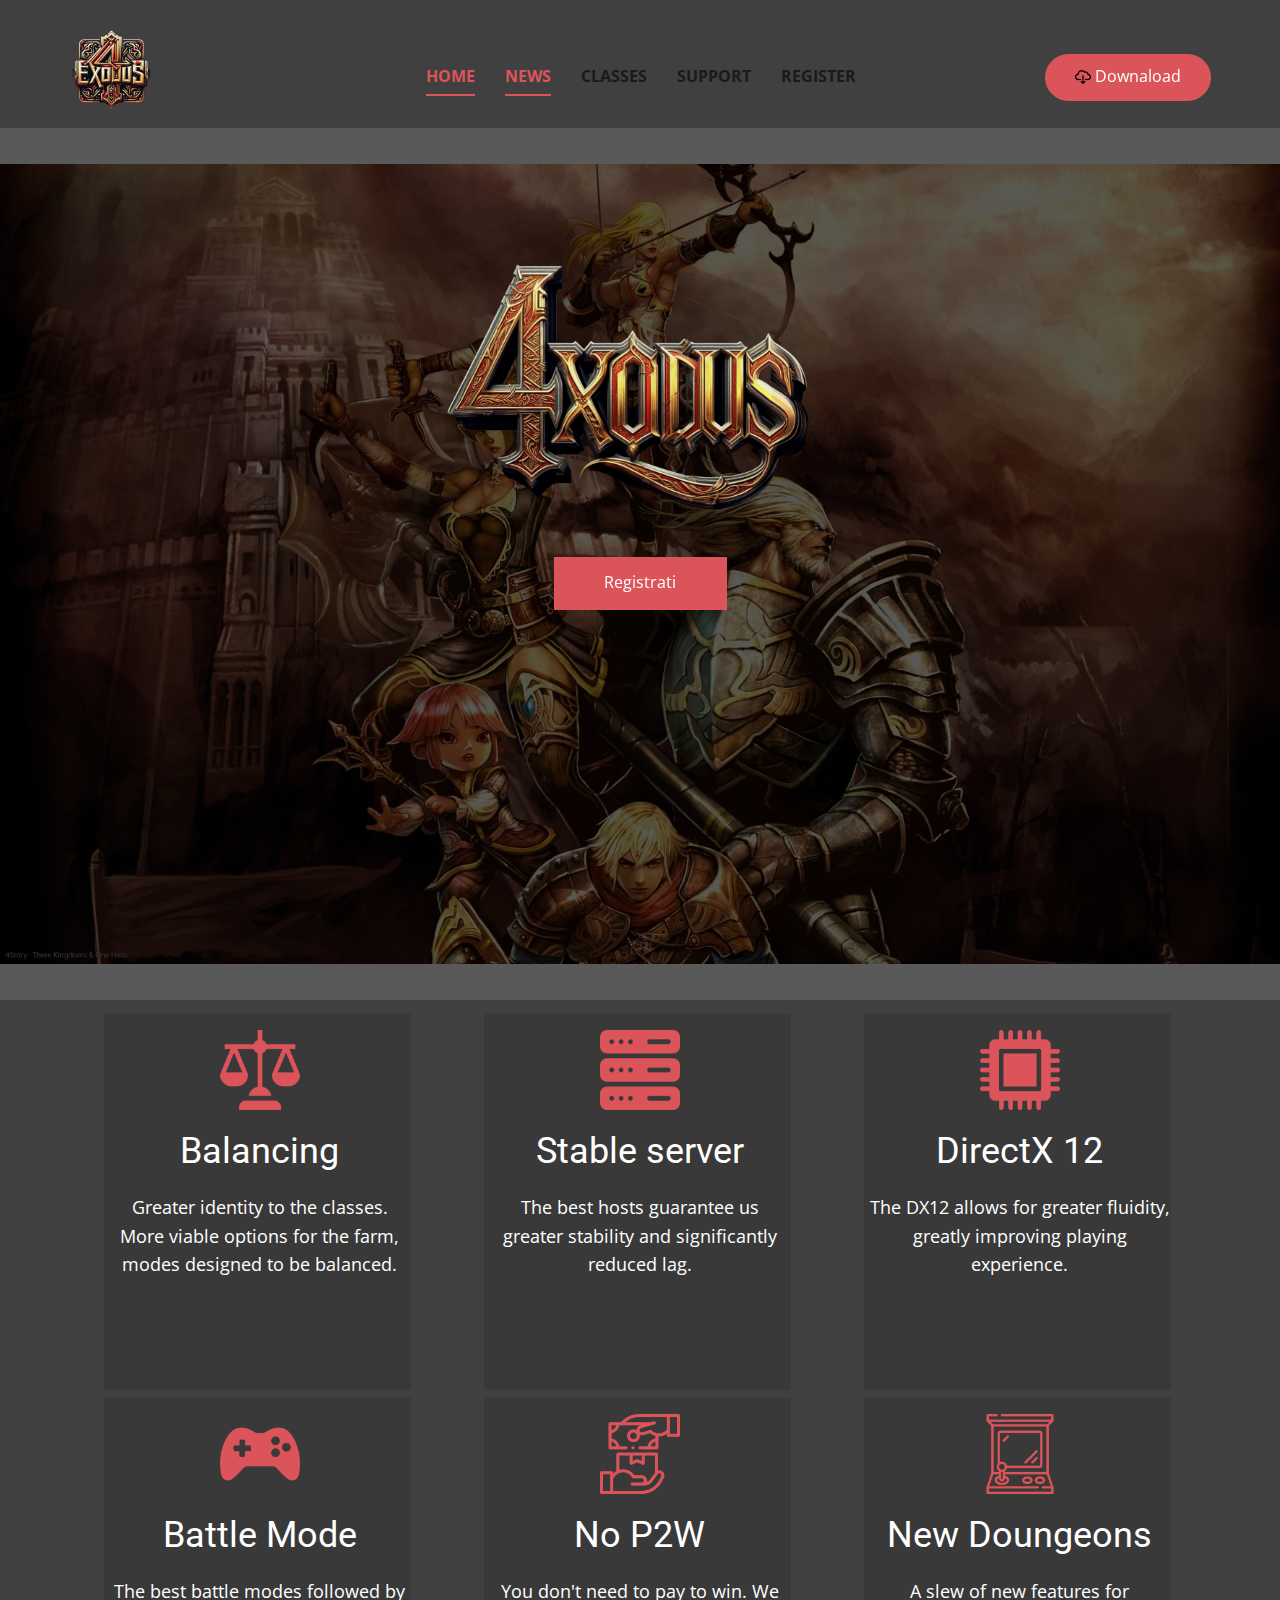
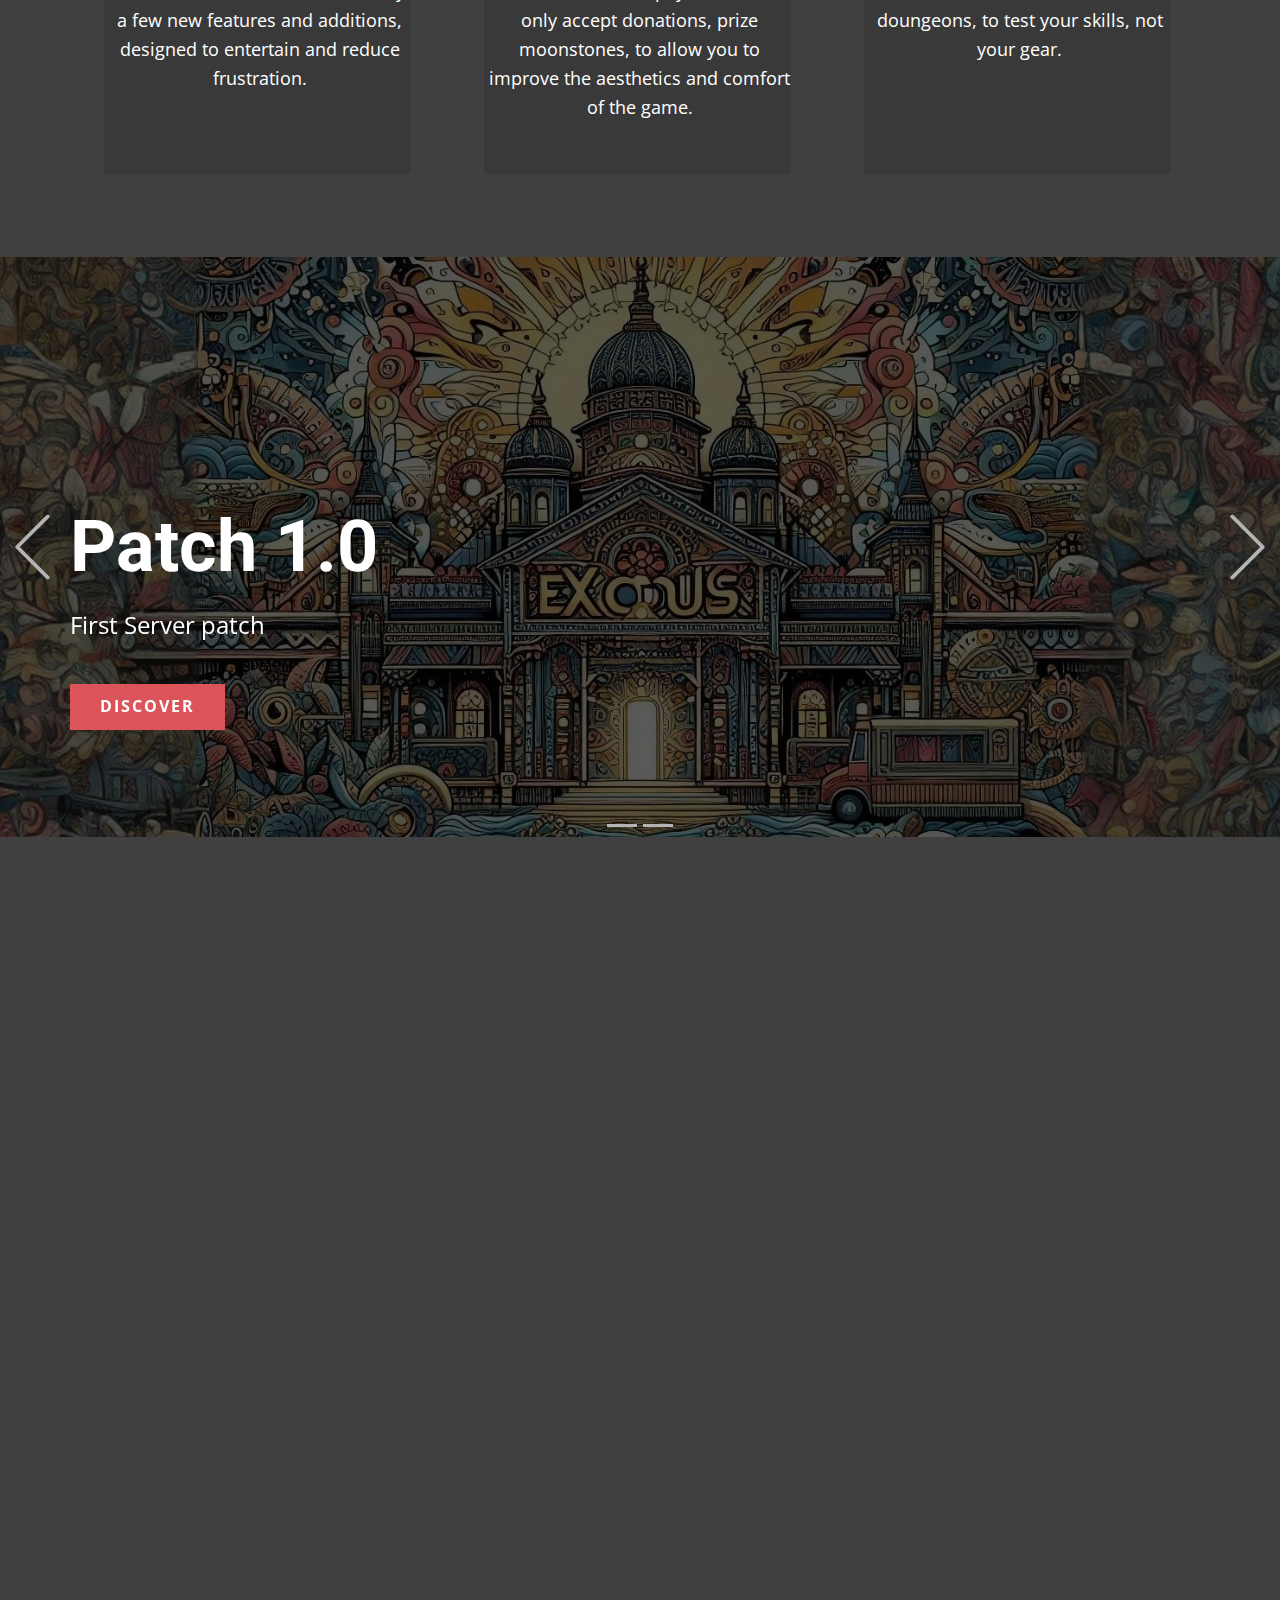
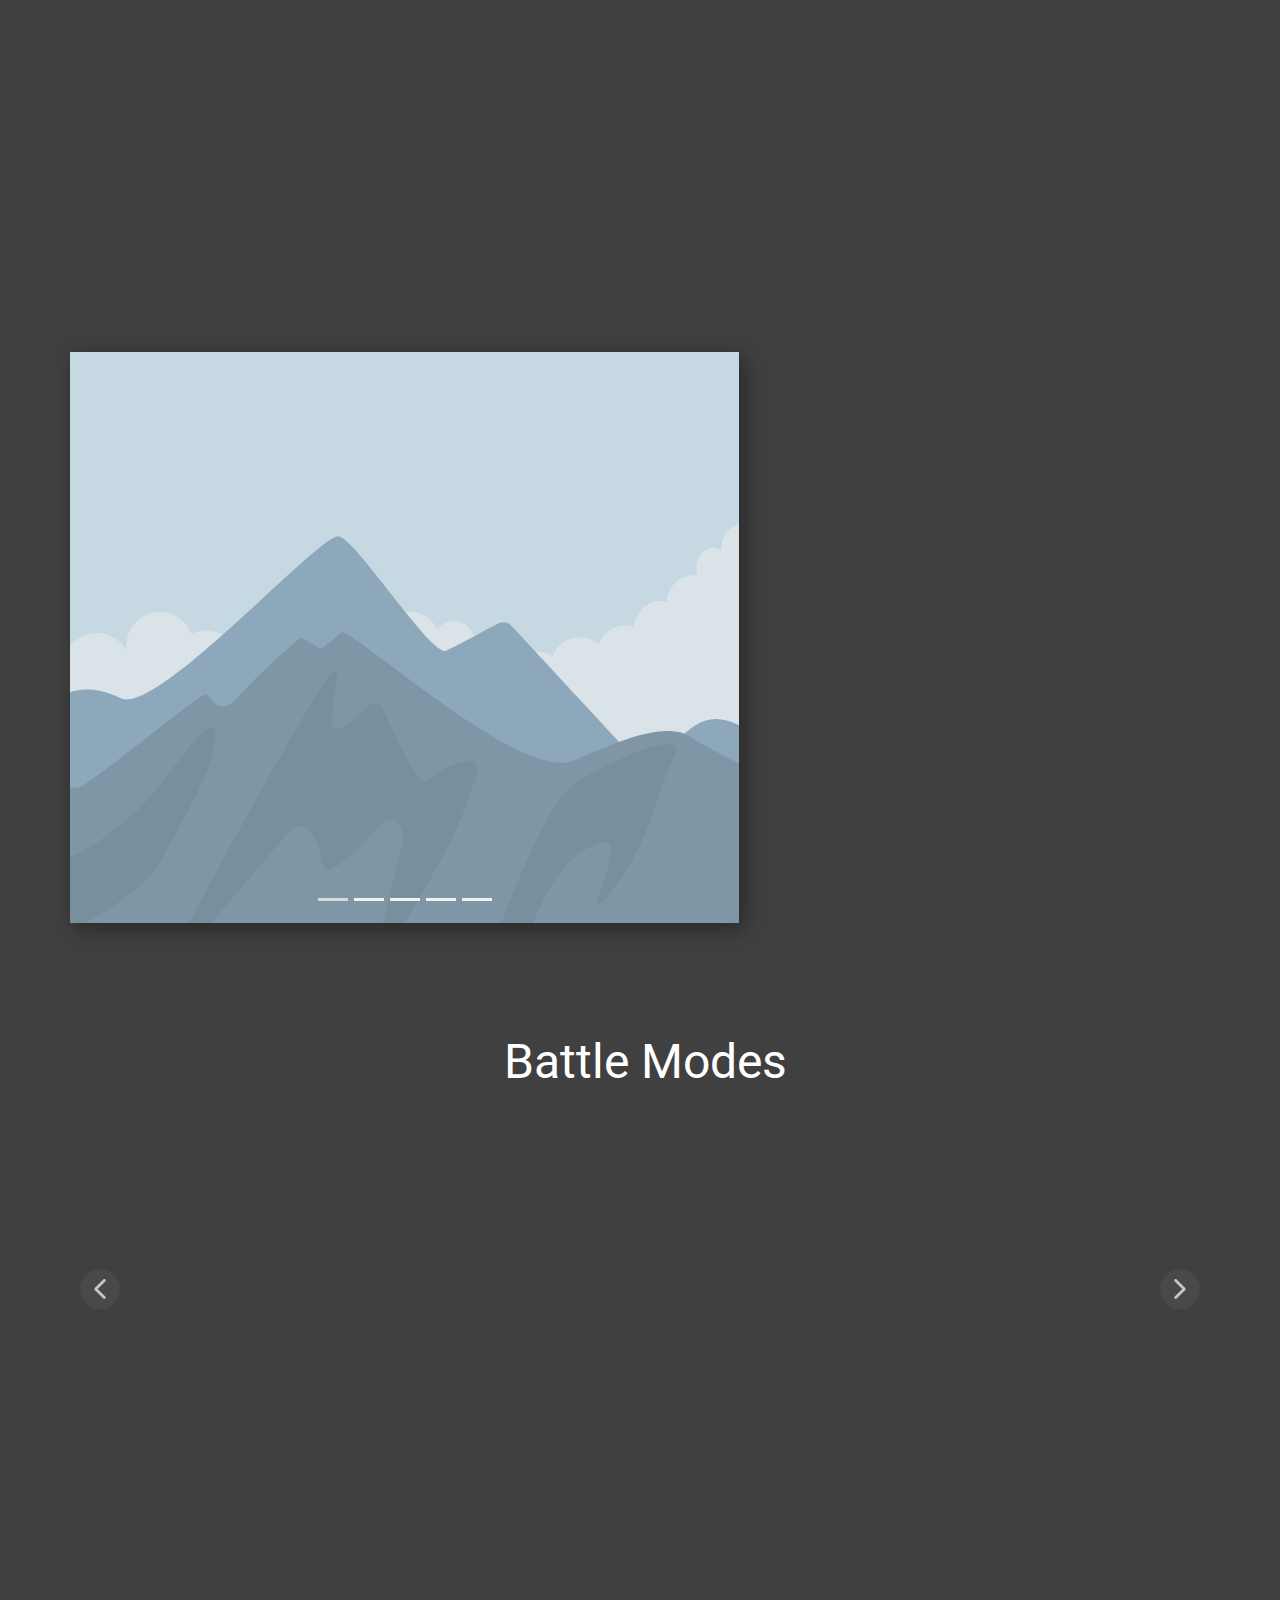
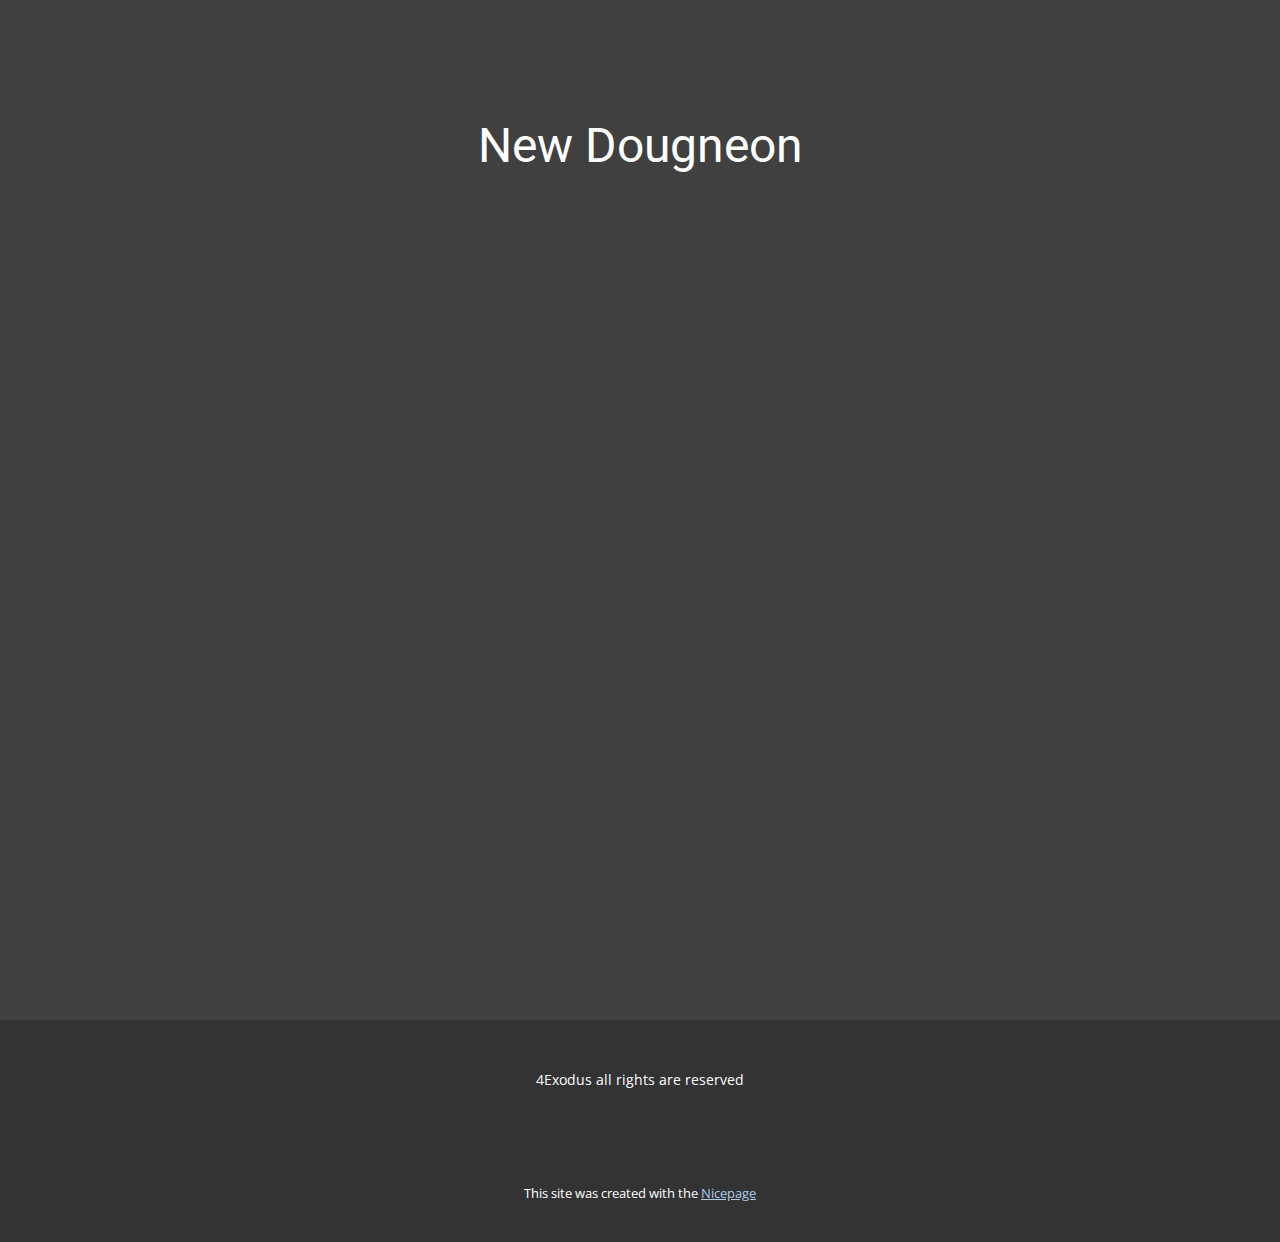
==== index.html @ 642a99a1 "Add files via upload" ====
<!DOCTYPE html>
<html style="font-size: 16px;" lang="it"><head>
    <meta name="viewport" content="width=device-width, initial-scale=1.0">
    <meta charset="utf-8">
    <meta name="keywords" content="4 Kingdome​, Patch 1.0, Patch 1.0, Battle Modes, New maps​, New Doungeon​">
    <meta name="description" content="">
    <title>Home</title>
    <link rel="stylesheet" href="nicepage.css" media="screen">
<link rel="stylesheet" href="Home.css" media="screen">
    <script class="u-script" type="text/javascript" src="jquery.js" defer=""></script>
    <script class="u-script" type="text/javascript" src="nicepage.js" defer=""></script>
    <meta name="generator" content="Nicepage 6.12.5, nicepage.com">
    <link id="u-theme-google-font" rel="stylesheet" href="https://fonts.googleapis.com/css?family=Roboto:100,100i,300,300i,400,400i,500,500i,700,700i,900,900i|Open+Sans:300,300i,400,400i,500,500i,600,600i,700,700i,800,800i">
    
    
    
    
    
    
    
    
    
    <script type="application/ld+json">{
		"@context": "http://schema.org",
		"@type": "Organization",
		"name": "",
		"logo": "images/file2.png"
}</script>
    <meta name="theme-color" content="#478ac9">
    <meta property="og:title" content="Home">
    <meta property="og:type" content="website">
  <meta data-intl-tel-input-cdn-path="intlTelInput/"></head>
  <body data-home-page="Home.html" data-home-page-title="Home" data-path-to-root="./" data-include-products="false" class="u-body u-xl-mode" data-lang="it"><header class=" u-border-no-bottom u-border-no-left u-border-no-right u-border-no-top u-clearfix u-container-align-center u-header u-section-row-container" id="sec-541e" style="background-image: none;" data-animation-name="" data-animation-duration="0" data-animation-delay="0" data-animation-direction=""><div class="u-section-rows" style="">
        <div class="u-clearfix u-grey-75 u-section-row u-sticky u-sticky-884c u-section-row-1" data-animation-name="" data-animation-duration="0" data-animation-delay="0" data-animation-direction="" id="sec-793c">
          <div class="u-clearfix u-sheet u-sheet-1">
            <a href="#" class="u-image u-logo u-image-1" data-image-width="1024" data-image-height="1024" data-animation-name="pulse" data-animation-duration="1000" data-animation-delay="0" data-animation-direction="">
              <img class="u-logo-image u-logo-image-1" src="images/file2.png">
            </a>
            <nav class="u-menu u-menu-one-level u-offcanvas u-menu-1" data-responsive-from="MD">
              <div class="menu-collapse" style="font-size: 1rem; letter-spacing: 0px; font-weight: 700; text-transform: uppercase;">
                <a class="u-button-style u-custom-active-border-color u-custom-active-color u-custom-border u-custom-border-color u-custom-borders u-custom-hover-border-color u-custom-hover-color u-custom-left-right-menu-spacing u-custom-padding-bottom u-custom-text-active-color u-custom-text-color u-custom-text-decoration u-custom-text-hover-color u-custom-top-bottom-menu-spacing u-nav-link u-text-active-palette-1-base u-text-hover-palette-2-base" href="#">
                  <svg class="u-svg-link" viewBox="0 0 24 24"><use xmlns:xlink="http://www.w3.org/1999/xlink" xlink:href="#menu-hamburger"></use></svg>
                  <svg class="u-svg-content" version="1.1" id="menu-hamburger" viewBox="0 0 16 16" x="0px" y="0px" xmlns:xlink="http://www.w3.org/1999/xlink" xmlns="http://www.w3.org/2000/svg"><g><rect y="1" width="16" height="2"></rect><rect y="7" width="16" height="2"></rect><rect y="13" width="16" height="2"></rect>
</g></svg>
                </a>
              </div>
              <div class="u-custom-menu u-nav-container">
                <ul class="u-nav u-spacing-30 u-unstyled u-nav-1"><li class="u-nav-item"><a class="u-border-2 u-border-active-palette-2-base u-border-hover-palette-2-base u-border-no-left u-border-no-right u-border-no-top u-button-style u-nav-link u-text-active-palette-2-base u-text-grey-90 u-text-hover-palette-2-light-1" href="Home.html" style="padding: 10px 0px;">Home</a>
</li><li class="u-nav-item"><a class="u-border-2 u-border-active-palette-2-base u-border-hover-palette-2-base u-border-no-left u-border-no-right u-border-no-top u-button-style u-nav-link u-text-active-palette-2-base u-text-grey-90 u-text-hover-palette-2-light-1" href="Home.html#carousel-7f16" style="padding: 10px 0px;">News</a>
</li><li class="u-nav-item"><a class="u-border-2 u-border-active-palette-2-base u-border-hover-palette-2-base u-border-no-left u-border-no-right u-border-no-top u-button-style u-nav-link u-text-active-palette-2-base u-text-grey-90 u-text-hover-palette-2-light-1" href="Home.html#sec-6700" style="padding: 10px 0px;">Classes</a>
</li><li class="u-nav-item"><a class="u-border-2 u-border-active-palette-2-base u-border-hover-palette-2-base u-border-no-left u-border-no-right u-border-no-top u-button-style u-nav-link u-text-active-palette-2-base u-text-grey-90 u-text-hover-palette-2-light-1" href="Supporto.html" style="padding: 10px 0px;">Support</a>
</li><li class="u-nav-item"><a class="u-border-2 u-border-active-palette-2-base u-border-hover-palette-2-base u-border-no-left u-border-no-right u-border-no-top u-button-style u-nav-link u-text-active-palette-2-base u-text-grey-90 u-text-hover-palette-2-light-1" href="Register.html" style="padding: 10px 0px;">Register</a>
</li></ul>
              </div>
              <div class="u-custom-menu u-nav-container-collapse">
                <div class="u-black u-container-style u-inner-container-layout u-opacity u-opacity-95 u-sidenav">
                  <div class="u-inner-container-layout u-sidenav-overflow">
                    <div class="u-menu-close u-menu-close-1"></div>
                    <ul class="u-align-center u-nav u-popupmenu-items u-unstyled u-nav-2"><li class="u-nav-item"><a class="u-button-style u-nav-link" href="Home.html">Home</a>
</li><li class="u-nav-item"><a class="u-button-style u-nav-link" href="Home.html#carousel-7f16">News</a>
</li><li class="u-nav-item"><a class="u-button-style u-nav-link" href="Home.html#sec-6700">Classes</a>
</li><li class="u-nav-item"><a class="u-button-style u-nav-link" href="Supporto.html">Support</a>
</li><li class="u-nav-item"><a class="u-button-style u-nav-link" href="Register.html">Register</a>
</li></ul>
                  </div>
                </div>
                <div class="u-black u-menu-overlay u-opacity u-opacity-70"></div>
              </div>
            </nav>
            <a href="download.html" class="u-active-palette-2-dark-1 u-align-center u-border-none u-btn u-btn-round u-button-style u-hover-palette-2-light-1 u-palette-2-base u-radius-50 u-text-active-white u-btn-1" data-animation-name="customAnimationIn" data-animation-duration="1000" data-animation-delay="0"><span class="u-file-icon u-icon u-icon-1"><img src="images/7532231.png" alt=""></span>Downaload
            </a>
          </div>
          
          
          
          
          
          <style class="u-sticky-style" data-style-id="884c">.u-sticky-fixed.u-sticky-884c, .u-body.u-sticky-fixed .u-sticky-884c {
box-shadow: 5px 5px 20px 0 rgba(0,0,0,0.4) !important
}.u-sticky-fixed.u-sticky-884c:before, .u-body.u-sticky-fixed .u-sticky-884c:before {
borders: top right bottom left !important; border-color: #404040 !important; border-width: 2px !important
}</style>
        </div>
        <div class="u-grey-75 u-section-row u-section-row-2" id="sec-abd8">
          <div class="u-clearfix u-sheet u-sheet-2"></div>
          
          
          
          
          
        </div>
      </div></header>
    <section class="u-clearfix u-image u-image-contain u-shading u-section-1" id="sec-1109" data-image-width="1920" data-image-height="1200">
      <div class="u-clearfix u-sheet u-sheet-1">
        <img class="u-image u-image-contain u-image-default u-preserve-proportions u-image-1" src="images/file1.png" alt="" data-image-width="1024" data-image-height="1024" data-animation-name="customAnimationIn" data-animation-duration="1000" data-animation-delay="0" data-animation-direction="">
        <a href="#" class="u-active-palette-2-dark-1 u-border-none u-btn u-button-style u-hover-palette-2-light-1 u-palette-2-base u-btn-1" data-animation-name="pulse" data-animation-duration="1000" data-animation-delay="0" data-animation-direction="">Registrati </a>
      </div>
    </section>
    <section class="u-align-center u-clearfix u-grey-75 u-section-2" id="sec-ccd7">
      
      
      
      
      
      
      <div class="u-clearfix u-sheet u-sheet-1">
        <div class="u-expanded-width u-list u-list-1">
          <div class="u-repeater u-repeater-1">
            <div class="u-container-style u-list-item u-repeater-item">
              <div class="u-container-layout u-similar-container u-container-layout-1">
                <div class="u-black u-hover-feature u-opacity u-opacity-10 u-shape u-shape-rectangle u-shape-1"></div><span class="u-align-center u-file-icon u-icon u-text-palette-2-base u-icon-1"><img src="images/2970715-cdd0bff2.png" alt=""></span>
                <h3 class="u-align-center u-text u-text-default u-text-1">Balancing</h3>
                <p class="u-align-center u-text u-text-2"> Greater identity to the classes. More viable options for the farm, modes designed to be balanced.</p>
              </div>
            </div>
            <div class="u-container-style u-list-item u-repeater-item">
              <div class="u-container-layout u-similar-container u-container-layout-2">
                <div class="u-black u-hover-feature u-opacity u-opacity-10 u-shape u-shape-rectangle u-shape-2"></div><span class="u-align-center u-file-icon u-icon u-text-palette-2-base u-icon-2"><img src="images/4144964-e7177d56.png" alt=""></span>
                <h3 class="u-align-center u-text u-text-default u-text-3">Stable server </h3>
                <p class="u-align-center u-text u-text-4"> The best hosts guarantee us greater stability and significantly reduced lag.</p>
              </div>
            </div>
            <div class="u-container-style u-list-item u-repeater-item">
              <div class="u-container-layout u-similar-container u-container-layout-3">
                <div class="u-black u-hover-feature u-opacity u-opacity-10 u-shape u-shape-rectangle u-shape-3"></div><span class="u-align-center u-file-icon u-icon u-text-palette-2-base u-icon-3"><img src="images/1694647-afec08a5.png" alt=""></span>
                <h3 class="u-align-center u-text u-text-default u-text-5"> DirectX 12</h3>
                <p class="u-align-center u-text u-text-6"> The DX12 allows for greater fluidity, greatly improving playing experience.</p>
              </div>
            </div>
            <div class="u-container-style u-list-item u-repeater-item">
              <div class="u-container-layout u-similar-container u-container-layout-4">
                <div class="u-black u-hover-feature u-opacity u-opacity-10 u-shape u-shape-rectangle u-shape-4"></div><span class="u-align-center u-file-icon u-icon u-text-palette-2-base u-icon-4"><img src="images/13973-53c68179.png" alt=""></span>
                <h3 class="u-align-center u-text u-text-default u-text-7"> Battle Mode</h3>
                <p class="u-align-center u-text u-text-8"> The best battle modes followed by a few new features and additions, designed to entertain and reduce frustration.</p>
              </div>
            </div>
            <div class="u-container-style u-list-item u-repeater-item">
              <div class="u-container-layout u-similar-container u-container-layout-5">
                <div class="u-black u-hover-feature u-opacity u-opacity-10 u-shape u-shape-rectangle u-shape-5"></div><span class="u-align-center u-file-icon u-icon u-text-palette-2-base u-icon-5"><img src="images/4766874-142c9ae1.png" alt=""></span>
                <h3 class="u-align-center u-text u-text-default u-text-9">No P2W </h3>
                <p class="u-align-center u-text u-text-10"> You don't need to pay to win. We only accept donations, prize moonstones, to allow you to improve the aesthetics and comfort of the game.</p>
              </div>
            </div>
            <div class="u-container-style u-list-item u-repeater-item">
              <div class="u-container-layout u-similar-container u-container-layout-6">
                <div class="u-black u-hover-feature u-opacity u-opacity-10 u-shape u-shape-rectangle u-shape-6"></div><span class="u-align-center u-file-icon u-icon u-text-palette-2-base u-icon-6"><img src="images/6578142-193c45c6.png" alt=""></span>
                <h3 class="u-align-center u-text u-text-default u-text-11">New Doungeons </h3>
                <p class="u-align-center u-text u-text-12"> A slew of new features for doungeons, to test your skills, not your gear.</p>
              </div>
            </div>
          </div>
        </div>
      </div>
    </section>
    <section class="u-carousel u-slide u-block-a42a-1" id="carousel-f766" data-interval="5000" data-u-ride="carousel">
      <ol class="u-absolute-hcenter u-carousel-indicators u-block-a42a-2">
        <li data-u-target="#carousel-f766" class="u-active u-grey-30" data-u-slide-to="0"></li>
        <li data-u-target="#carousel-f766" class="u-grey-30" data-u-slide-to="1"></li>
      </ol>
      <div class="u-carousel-inner" role="listbox">
        <div class="u-active u-carousel-item u-clearfix u-container-align-left u-image u-shading u-section-3-1" data-image-width="1481" data-image-height="833">
          <div class="u-clearfix u-sheet u-sheet-1">
            <h1 class="u-align-left u-text u-text-default u-text-white u-title u-text-1">Patch 1.0</h1>
            <p class="u-align-left u-large-text u-text u-text-variant u-text-white u-text-2">First Server patch </p>
            <a href="#" class="u-align-left u-btn u-btn-rectangle u-button-style u-palette-2-base u-radius-0 u-btn-1">Discover </a>
          </div>
        </div>
        <div class="u-carousel-item u-clearfix u-container-align-left u-image u-shading u-section-3-2" data-image-width="1821" data-image-height="1024">
          <div class="u-clearfix u-sheet u-sheet-1">
            <h1 class="u-align-left u-text u-text-default u-text-white u-title u-text-1">Patch 1.0</h1>
            <p class="u-align-left u-large-text u-text u-text-variant u-text-white u-text-2">First Server patch </p>
            <a href="#" class="u-align-left u-btn u-btn-rectangle u-button-style u-palette-2-base u-radius-0 u-btn-1">Discover </a>
          </div>
        </div>
      </div>
      <a class="u-absolute-vcenter u-carousel-control u-carousel-control-prev u-text-grey-30 u-block-a42a-3" href="#carousel-f766" role="button" data-u-slide="prev">
        <span aria-hidden="true">
          <svg class="u-svg-link" viewBox="0 0 477.175 477.175"><path d="M145.188,238.575l215.5-215.5c5.3-5.3,5.3-13.8,0-19.1s-13.8-5.3-19.1,0l-225.1,225.1c-5.3,5.3-5.3,13.8,0,19.1l225.1,225
                    c2.6,2.6,6.1,4,9.5,4s6.9-1.3,9.5-4c5.3-5.3,5.3-13.8,0-19.1L145.188,238.575z"></path></svg>
        </span>
        <span class="sr-only">Previous</span>
      </a>
      <a class="u-absolute-vcenter u-carousel-control u-carousel-control-next u-text-grey-30 u-block-a42a-4" href="#carousel-f766" role="button" data-u-slide="next">
        <span aria-hidden="true">
          <svg class="u-svg-link" viewBox="0 0 477.175 477.175"><path d="M360.731,229.075l-225.1-225.1c-5.3-5.3-13.8-5.3-19.1,0s-5.3,13.8,0,19.1l215.5,215.5l-215.5,215.5
                    c-5.3,5.3-5.3,13.8,0,19.1c2.6,2.6,6.1,4,9.5,4c3.4,0,6.9-1.3,9.5-4l225.1-225.1C365.931,242.875,365.931,234.275,360.731,229.075z"></path></svg>
        </span>
        <span class="sr-only">Prossimo</span>
      </a>
    </section>
    <section class="u-clearfix u-grey-75 u-section-4" src="" id="sec-6700">
      <div class="u-clearfix u-sheet u-sheet-1">
        <div class="u-expanded-width u-list u-list-1">
          <div class="u-repeater u-repeater-1">
            <div class="u-list-item u-repeater-item u-list-item-1" data-animation-name="customAnimationIn" data-animation-duration="1000" data-animation-delay="0">
              <div class="u-container-layout u-similar-container u-valign-top u-container-layout-1">
                <img class="u-expanded-width u-hover-feature u-image u-image-1" src="images/assassin.png" data-image-width="1600" data-image-height="1200">
                <h4 class="u-text u-text-1">Night Walker </h4>
                <p class="u-text u-text-default u-text-2"> Born to strike in the shadows, it is at its best to take out out-of-position and isolated targets.</p>
              </div>
            </div>
            <div class="u-list-item u-repeater-item u-list-item-2" data-animation-name="customAnimationIn" data-animation-duration="1000">
              <div class="u-container-layout u-similar-container u-valign-top u-container-layout-2">
                <img class="u-expanded-width u-hover-feature u-image u-image-2" src="images/archer.png" data-image-width="860" data-image-height="458">
                <h4 class="u-text u-text-3">Archer</h4>
                <p class="u-text u-text-default u-text-4"> A shower of quick shots will allow you to take down even the toughest targets.</p>
              </div>
            </div>
            <div class="u-list-item u-repeater-item u-list-item-3" data-animation-name="customAnimationIn" data-animation-duration="1000">
              <div class="u-container-layout u-similar-container u-valign-top u-container-layout-3">
                <img class="u-expanded-width u-hover-feature u-image u-image-3" src="images/summoner.jpg" data-image-width="1920" data-image-height="1080">
                <h4 class="u-text u-text-5">Summoner </h4>
                <p class="u-text u-text-default u-text-6"> It doesn't have a lot of damage, but it's capable of crumbling even the strongest gears. It is at its best from enormous distances.</p>
              </div>
            </div>
            <div class="u-list-item u-repeater-item u-list-item-4" data-animation-name="customAnimationIn" data-animation-duration="1000">
              <div class="u-container-layout u-similar-container u-valign-top u-container-layout-4">
                <img class="u-expanded-width u-hover-feature u-image u-image-4" src="images/priest.jpg" data-image-width="1600" data-image-height="1200">
                <h4 class="u-text u-text-7">Priest </h4>
                <p class="u-text u-text-default u-text-8"> Care and protection are his mantra. He is able to determine victory thanks to his support.</p>
              </div>
            </div>
            <div class="u-list-item u-repeater-item u-list-item-5" data-animation-name="customAnimationIn" data-animation-duration="1000">
              <div class="u-container-layout u-similar-container u-valign-top u-container-layout-5">
                <img class="u-expanded-width u-hover-feature u-image u-image-5" src="images/mage.jpg" data-image-width="1600" data-image-height="1200">
                <h4 class="u-text u-text-9">Mage</h4>
                <p class="u-text u-text-default u-text-10"> A lot of damage in a very short time. His goal is to finish off opponents.</p>
              </div>
            </div>
            <div class="u-list-item u-repeater-item u-list-item-6" data-animation-name="customAnimationIn" data-animation-duration="1000">
              <div class="u-container-layout u-similar-container u-valign-top u-container-layout-6">
                <img class="u-expanded-width u-hover-feature u-image u-image-6" src="images/warrior.jpg" data-image-width="1600" data-image-height="1200">
                <h4 class="u-text u-text-11">Warrior</h4>
                <p class="u-text u-text-default u-text-12"> A battle ram. Endowed with a very high resistance, he is not very fast, but if he reaches the opponent, he has no hope.</p>
              </div>
            </div>
          </div>
        </div>
      </div>
      
      
      
      
      
      
    </section>
    <section class="u-align-center u-clearfix u-grey-75 u-section-5" id="sec-3b31">
      <div class="u-clearfix u-sheet u-sheet-1">
        <div id="carousel-4731" data-interval="5000" data-u-ride="carousel" class="u-carousel u-expanded-width-sm u-expanded-width-xs u-slider u-slider-1">
          <ol class="u-absolute-hcenter u-carousel-indicators u-carousel-indicators-1">
            <li data-u-target="#carousel-4731" class="u-active u-active-grey-15 u-grey-5 u-hover-grey-15 u-shape-rectangle" data-u-slide-to="0" style="width: 30px; height: 3px;"></li>
            <li data-u-target="#carousel-4731" class="u-active-grey-15 u-grey-5 u-hover-grey-15 u-shape-rectangle" data-u-slide-to="1" style="width: 30px; height: 3px;"></li>
            <li data-u-target="#carousel-4731" class="u-active-grey-15 u-grey-5 u-hover-grey-15 u-shape-rectangle" data-u-slide-to="2" style="width: 30px; height: 3px;"></li>
            <li data-u-target="#carousel-4731" class="u-active-grey-15 u-grey-5 u-hover-grey-15 u-shape-rectangle" data-u-slide-to="3" style="width: 30px; height: 3px;"></li>
            <li data-u-target="#carousel-4731" class="u-active-grey-15 u-grey-5 u-hover-grey-15 u-shape-rectangle" data-u-slide-to="4" style="width: 30px; height: 3px;"></li>
          </ol>
          <div class="u-carousel-inner" role="listbox">
            <div class="u-active u-carousel-item u-container-style u-image u-slide u-image-1" data-image-width="2000" data-image-height="1333">
              <div class="u-container-layout u-container-layout-1"></div>
            </div>
            <div class="u-carousel-item u-container-style u-image u-slide u-image-2" data-image-width="2000" data-image-height="1333">
              <div class="u-container-layout u-container-layout-2"></div>
            </div>
            <div class="u-carousel-item u-container-style u-slide">
              <div class="u-container-layout u-container-layout-3"></div>
            </div>
            <div class="u-carousel-item u-container-style u-slide">
              <div class="u-container-layout u-container-layout-4"></div>
            </div>
            <div class="u-carousel-item u-container-style u-slide">
              <div class="u-container-layout u-container-layout-5"></div>
            </div>
          </div>
          <a class="u-absolute-vcenter u-carousel-control u-carousel-control-prev u-hidden u-spacing-13 u-text-grey-30 u-carousel-control-1" href="#carousel-4731" role="button" data-u-slide="prev">
            <span aria-hidden="true">
              <svg viewBox="0 0 477.175 477.175"><path d="M145.188,238.575l215.5-215.5c5.3-5.3,5.3-13.8,0-19.1s-13.8-5.3-19.1,0l-225.1,225.1c-5.3,5.3-5.3,13.8,0,19.1l225.1,225
                    c2.6,2.6,6.1,4,9.5,4s6.9-1.3,9.5-4c5.3-5.3,5.3-13.8,0-19.1L145.188,238.575z"></path></svg>
            </span>
            <span class="sr-only">+Previous</span>
          </a>
          <a class="u-absolute-vcenter u-carousel-control u-carousel-control-next u-hidden u-spacing-13 u-text-grey-30 u-carousel-control-2" href="#carousel-4731" role="button" data-u-slide="next">
            <span aria-hidden="true">
              <svg viewBox="0 0 477.175 477.175"><path d="M360.731,229.075l-225.1-225.1c-5.3-5.3-13.8-5.3-19.1,0s-5.3,13.8,0,19.1l215.5,215.5l-215.5,215.5
                    c-5.3,5.3-5.3,13.8,0,19.1c2.6,2.6,6.1,4,9.5,4c3.4,0,6.9-1.3,9.5-4l225.1-225.1C365.931,242.875,365.931,234.275,360.731,229.075z"></path></svg>
            </span>
            <span class="sr-only">+Next</span>
          </a>
        </div>
        <div class="u-align-center-sm u-align-center-xs u-align-left-lg u-align-left-md u-align-left-xl u-container-style u-group u-white u-group-1" data-animation-name="fadeIn" data-animation-duration="1000" data-animation-delay="0">
          <div class="u-container-layout u-container-layout-6">
            <h2 class="u-text u-text-1">New maps </h2>
            <p class="u-text u-text-2"> The new maps have been meticulously crafted by our expert Level Designer, with the support of highly experienced players, to ensure innovation, variety, and fun. We have combined sophisticated design with feedback from seasoned veterans to create unique and engaging experiences that will keep players constantly excited and immersed.</p>
          </div>
        </div>
      </div>
    </section>
    <section class="u-align-center u-clearfix u-grey-75 u-section-6" id="sec-0263">
      <div class="u-clearfix u-sheet u-sheet-1">
        <h2 class="u-text u-text-1">Battle Modes</h2>
        <div class="u-expanded-width u-layout-horizontal u-list u-list-1">
          <div class="u-repeater u-repeater-1">
            <div class="u-align-left u-container-style u-hover-feature u-list-item u-repeater-item u-shape-rectangle u-list-item-1" data-animation-name="customAnimationIn" data-animation-duration="1000" data-animation-delay="0">
              <div class="u-container-layout u-similar-container u-container-layout-1">
                <img class="u-expanded-width u-hover-feature u-image u-image-default u-image-1" alt="" data-image-width="1024" data-image-height="1024" src="images/_d4df6a26-b7d6-41af-b448-66900226985e.jpg">
                <h4 class="u-text u-text-2"> Battle of Worlds</h4>
                <p class="u-text u-text-3"> The entire kingdom competes in the Battle of Worlds, created for intense PvP action.</p>
              </div>
            </div>
            <div class="u-align-left u-container-style u-hover-feature u-list-item u-repeater-item u-shape-rectangle u-list-item-2" data-animation-name="customAnimationIn" data-animation-duration="1000">
              <div class="u-container-layout u-similar-container u-container-layout-2">
                <img class="u-expanded-width u-hover-feature u-image u-image-default u-image-2" alt="" data-image-width="1024" data-image-height="1024" src="images/_489f92ed-5a59-4a5d-a1d3-3df96f64ad5c.jpg">
                <h4 class="u-text u-text-4"> Three blades of Iberia</h4>
                <p class="u-text u-text-5"> Team-based 'battle royale' mode with squads of 3. But be very careful, you only have 3 chances!</p>
              </div>
            </div>
            <div class="u-align-left u-container-style u-hover-feature u-list-item u-repeater-item u-shape-rectangle u-list-item-3" data-animation-name="customAnimationIn" data-animation-duration="1000">
              <div class="u-container-layout u-similar-container u-container-layout-3">
                <img class="u-expanded-width u-hover-feature u-image u-image-default u-image-3" alt="" data-image-width="1024" data-image-height="1024" src="images/_51633ea0-aba8-44d1-8a25-23a98d9339e0.jpg">
                <h4 class="u-text u-text-6"> Exodus Fighters</h4>
                <p class="u-text u-text-7"> Team-based 'battle royale' mode with squads of 7. There are 7 chances, but only the best will manage to become the fighters of Exodus!</p>
              </div>
            </div>
            <div class="u-align-left u-container-style u-hover-feature u-list-item u-repeater-item u-shape-rectangle u-list-item-4" data-animation-name="customAnimationIn" data-animation-duration="1000">
              <div class="u-container-layout u-similar-container u-container-layout-4">
                <img class="u-expanded-width u-hover-feature u-image u-image-default u-image-4" alt="" data-image-width="1024" data-image-height="1024" src="images/_8b300fe0-61e6-4c2a-a568-5d16261b5278.jpg">
                <h4 class="u-text u-text-8">Domination</h4>
                <p class="u-text u-text-9"> Free the fort, capture the fort, defend the fort. A mode designed to maximize strategic expression.</p>
              </div>
            </div>
            <div class="u-align-left u-container-style u-hover-feature u-list-item u-repeater-item u-shape-rectangle u-list-item-5" data-animation-name="customAnimationIn" data-animation-duration="1000">
              <div class="u-container-layout u-similar-container u-container-layout-5">
                <img class="u-expanded-width u-hover-feature u-image u-image-default u-image-5" alt="" data-image-width="1024" data-image-height="1024" src="images/_e76d95c1-bc3e-4cf1-8ccb-7f1750450d1e.jpg">
                <h4 class="u-text u-text-10">Monster Invasion </h4>
                <p class="u-text u-text-11"> Drive the monsters out of Iberia, but be careful, the monsters are not easy to defeat, and your kingdom won't be the only one stepping into the fray.</p>
              </div>
            </div>
            <div class="u-align-left u-container-style u-hover-feature u-list-item u-repeater-item u-shape-rectangle u-list-item-6" data-animation-name="customAnimationIn" data-animation-duration="1000">
              <div class="u-container-layout u-similar-container u-container-layout-6">
                <img class="u-expanded-width u-hover-feature u-image u-image-default u-image-6" alt="" data-image-width="1024" data-image-height="1024" src="images/th.jpg">
                <h4 class="u-text u-text-12">Team Death Match</h4>
                <p class="u-text u-text-13"> Crush your enemy in a brutal form of frontal PvP!</p>
              </div>
            </div>
          </div>
          <a class="u-gallery-nav u-gallery-nav-prev u-grey-70 u-icon-circle u-opacity u-opacity-70 u-spacing-10 u-text-white u-gallery-nav-1" href="#" role="button">
            <span aria-hidden="true">
              <svg viewBox="0 0 451.847 451.847"><path d="M97.141,225.92c0-8.095,3.091-16.192,9.259-22.366L300.689,9.27c12.359-12.359,32.397-12.359,44.751,0
c12.354,12.354,12.354,32.388,0,44.748L173.525,225.92l171.903,171.909c12.354,12.354,12.354,32.391,0,44.744
c-12.354,12.365-32.386,12.365-44.745,0l-194.29-194.281C100.226,242.115,97.141,234.018,97.141,225.92z"></path></svg>
            </span>
            <span class="sr-only">
              <svg viewBox="0 0 451.847 451.847"><path d="M97.141,225.92c0-8.095,3.091-16.192,9.259-22.366L300.689,9.27c12.359-12.359,32.397-12.359,44.751,0
c12.354,12.354,12.354,32.388,0,44.748L173.525,225.92l171.903,171.909c12.354,12.354,12.354,32.391,0,44.744
c-12.354,12.365-32.386,12.365-44.745,0l-194.29-194.281C100.226,242.115,97.141,234.018,97.141,225.92z"></path></svg>
            </span>
          </a>
          <a class="u-gallery-nav u-gallery-nav-next u-grey-70 u-icon-circle u-opacity u-opacity-70 u-spacing-10 u-text-white u-gallery-nav-2" href="#" role="button">
            <span aria-hidden="true">
              <svg viewBox="0 0 451.846 451.847"><path d="M345.441,248.292L151.154,442.573c-12.359,12.365-32.397,12.365-44.75,0c-12.354-12.354-12.354-32.391,0-44.744
L278.318,225.92L106.409,54.017c-12.354-12.359-12.354-32.394,0-44.748c12.354-12.359,32.391-12.359,44.75,0l194.287,194.284
c6.177,6.18,9.262,14.271,9.262,22.366C354.708,234.018,351.617,242.115,345.441,248.292z"></path></svg>
            </span>
            <span class="sr-only">
              <svg viewBox="0 0 451.846 451.847"><path d="M345.441,248.292L151.154,442.573c-12.359,12.365-32.397,12.365-44.75,0c-12.354-12.354-12.354-32.391,0-44.744
L278.318,225.92L106.409,54.017c-12.354-12.359-12.354-32.394,0-44.748c12.354-12.359,32.391-12.359,44.75,0l194.287,194.284
c6.177,6.18,9.262,14.271,9.262,22.366C354.708,234.018,351.617,242.115,345.441,248.292z"></path></svg>
            </span>
          </a>
        </div>
      </div>
      
      
      
      
      
      
      
      
      
      
      
      
    </section>
    <section class="u-clearfix u-container-align-center u-grey-75 u-valign-top-lg u-valign-top-md u-valign-top-xl u-section-7" id="carousel_a17b">
      <h2 class="u-align-center u-text u-text-1">New Dougneon </h2>
      <div class="data-layout-selected u-clearfix u-gutter-26 u-layout-custom-sm u-layout-custom-xs u-layout-wrap u-layout-wrap-1">
        <div class="u-layout">
          <div class="u-layout-row">
            <div class="u-size-15-lg u-size-15-xl u-size-30-md u-size-30-sm u-size-60-xs">
              <div class="u-layout-col">
                <div class="u-container-align-center-lg u-container-align-center-md u-container-align-center-xl u-container-align-center-xs u-container-align-center-xxl u-container-style u-layout-cell u-size-40 u-layout-cell-1" data-animation-name="customAnimationIn" data-animation-duration="1500">
                  <div class="u-container-layout u-valign-top u-container-layout-1">
                    <img class="u-hover-feature u-image u-image-default u-image-1" src="images/_6435c7f5-643c-4d8d-89e9-5f0b5b672e3c.jpg" data-image-width="1024" data-image-height="1024">
                    <h5 class="u-align-center u-text u-text-2"> Labyrinth of Hell Flames</h5>
                    <p class="u-align-center u-text u-text-3">Easy</p>
                  </div>
                </div>
                <div class="u-container-style u-hidden-md u-hidden-sm u-hidden-xs u-layout-cell u-size-20 u-layout-cell-2">
                  <div class="u-container-layout u-container-layout-2"></div>
                </div>
              </div>
            </div>
            <div class="u-size-15-lg u-size-15-xl u-size-30-md u-size-30-sm u-size-60-xs">
              <div class="u-layout-col">
                <div class="u-container-align-center u-container-style u-hidden-md u-hidden-sm u-hidden-xs u-layout-cell u-size-20 u-layout-cell-3">
                  <div class="u-container-layout u-valign-middle u-container-layout-3"></div>
                </div>
                <div class="u-container-align-center-lg u-container-align-center-md u-container-align-center-xl u-container-align-center-xs u-container-style u-layout-cell u-size-40 u-layout-cell-4" data-animation-name="customAnimationIn" data-animation-duration="1500" data-animation-delay="500">
                  <div class="u-container-layout u-valign-top u-container-layout-4">
                    <img class="u-hover-feature u-image u-image-default u-image-2" src="images/_72e2f058-688b-489a-8761-48cac31695de.jpg" data-image-width="1024" data-image-height="1024">
                    <h5 class="u-align-center u-text u-text-4"> Labyrinth of Despair</h5>
                    <p class="u-align-center u-text u-text-5">Medium</p>
                  </div>
                </div>
              </div>
            </div>
            <div class="u-size-15-lg u-size-15-xl u-size-30-md u-size-30-sm u-size-60-xs">
              <div class="u-layout-col">
                <div class="u-container-align-center-lg u-container-align-center-md u-container-align-center-xl u-container-align-center-xs u-container-style u-layout-cell u-size-40 u-layout-cell-5" data-animation-name="customAnimationIn" data-animation-duration="1500">
                  <div class="u-container-layout u-valign-middle u-container-layout-5">
                    <img class="u-hover-feature u-image u-image-default u-image-3" src="images/_d82e307c-cc43-4e95-a9c1-95845897a6b2.jpg" data-image-width="1024" data-image-height="1024">
                    <h5 class="u-align-center u-text u-text-6"> Wrath of Marduk</h5>
                    <p class="u-align-center u-text u-text-7">Hard</p>
                  </div>
                </div>
                <div class="u-container-style u-hidden-md u-hidden-sm u-hidden-xs u-layout-cell u-size-20 u-layout-cell-6">
                  <div class="u-container-layout u-container-layout-6"></div>
                </div>
              </div>
            </div>
            <div class="u-size-15-lg u-size-15-xl u-size-30-md u-size-30-sm u-size-60-xs">
              <div class="u-layout-col">
                <div class="u-container-style u-hidden-md u-hidden-sm u-hidden-xs u-layout-cell u-size-20 u-layout-cell-7">
                  <div class="u-container-layout u-container-layout-7"></div>
                </div>
                <div class="u-container-align-center-lg u-container-align-center-md u-container-align-center-xl u-container-align-center-xs u-container-style u-layout-cell u-size-40 u-layout-cell-8" data-animation-name="customAnimationIn" data-animation-duration="1500" data-animation-delay="500">
                  <div class="u-container-layout u-valign-top u-container-layout-8">
                    <img class="u-hover-feature u-image u-image-default u-image-4" src="images/_38eba462-e5b5-4d1d-9294-21fa34be9a1a.jpg" data-image-width="1024" data-image-height="1024">
                    <h5 class="u-align-center u-text u-text-8"> Marduk's Inferno</h5>
                    <p class="u-align-center u-text u-text-9">Nightmare</p>
                  </div>
                </div>
              </div>
            </div>
          </div>
        </div>
      </div>
      
      
      
      
    </section>
    
    
    
    <footer class="u-align-center u-clearfix u-footer u-grey-80 u-footer" id="sec-5bd2"><div class="u-clearfix u-sheet u-sheet-1">
        <p class="u-small-text u-text u-text-variant u-text-1">4Exodus all rights are reserved </p>
      </div></footer>
    <section class="u-backlink u-clearfix u-grey-80">
      <p class="u-text">
        <span>This site was created with the </span>
        <a class="u-link" href="https://nicepage.com/" target="_blank" rel="nofollow">
          <span>Nicepage</span>
        </a>
      </p>
    </section><span style="height: 64px; width: 64px; margin-left: 0px; margin-right: auto; margin-top: 0px; background-image: none; right: 20px; bottom: 20px; padding: 15px" class="u-back-to-top u-border-4 u-border-grey-75 u-icon u-icon-circle u-opacity u-opacity-85 u-palette-2-base" data-href="#">
        <svg class="u-svg-link" preserveAspectRatio="xMidYMin slice" viewBox="0 0 551.13 551.13"><use xmlns:xlink="http://www.w3.org/1999/xlink" xlink:href="#svg-1d98"></use></svg>
        <svg class="u-svg-content" enable-background="new 0 0 551.13 551.13" viewBox="0 0 551.13 551.13" xmlns="http://www.w3.org/2000/svg" id="svg-1d98"><path d="m275.565 189.451 223.897 223.897h51.668l-275.565-275.565-275.565 275.565h51.668z"></path></svg>
    </span>
  
</body></html>
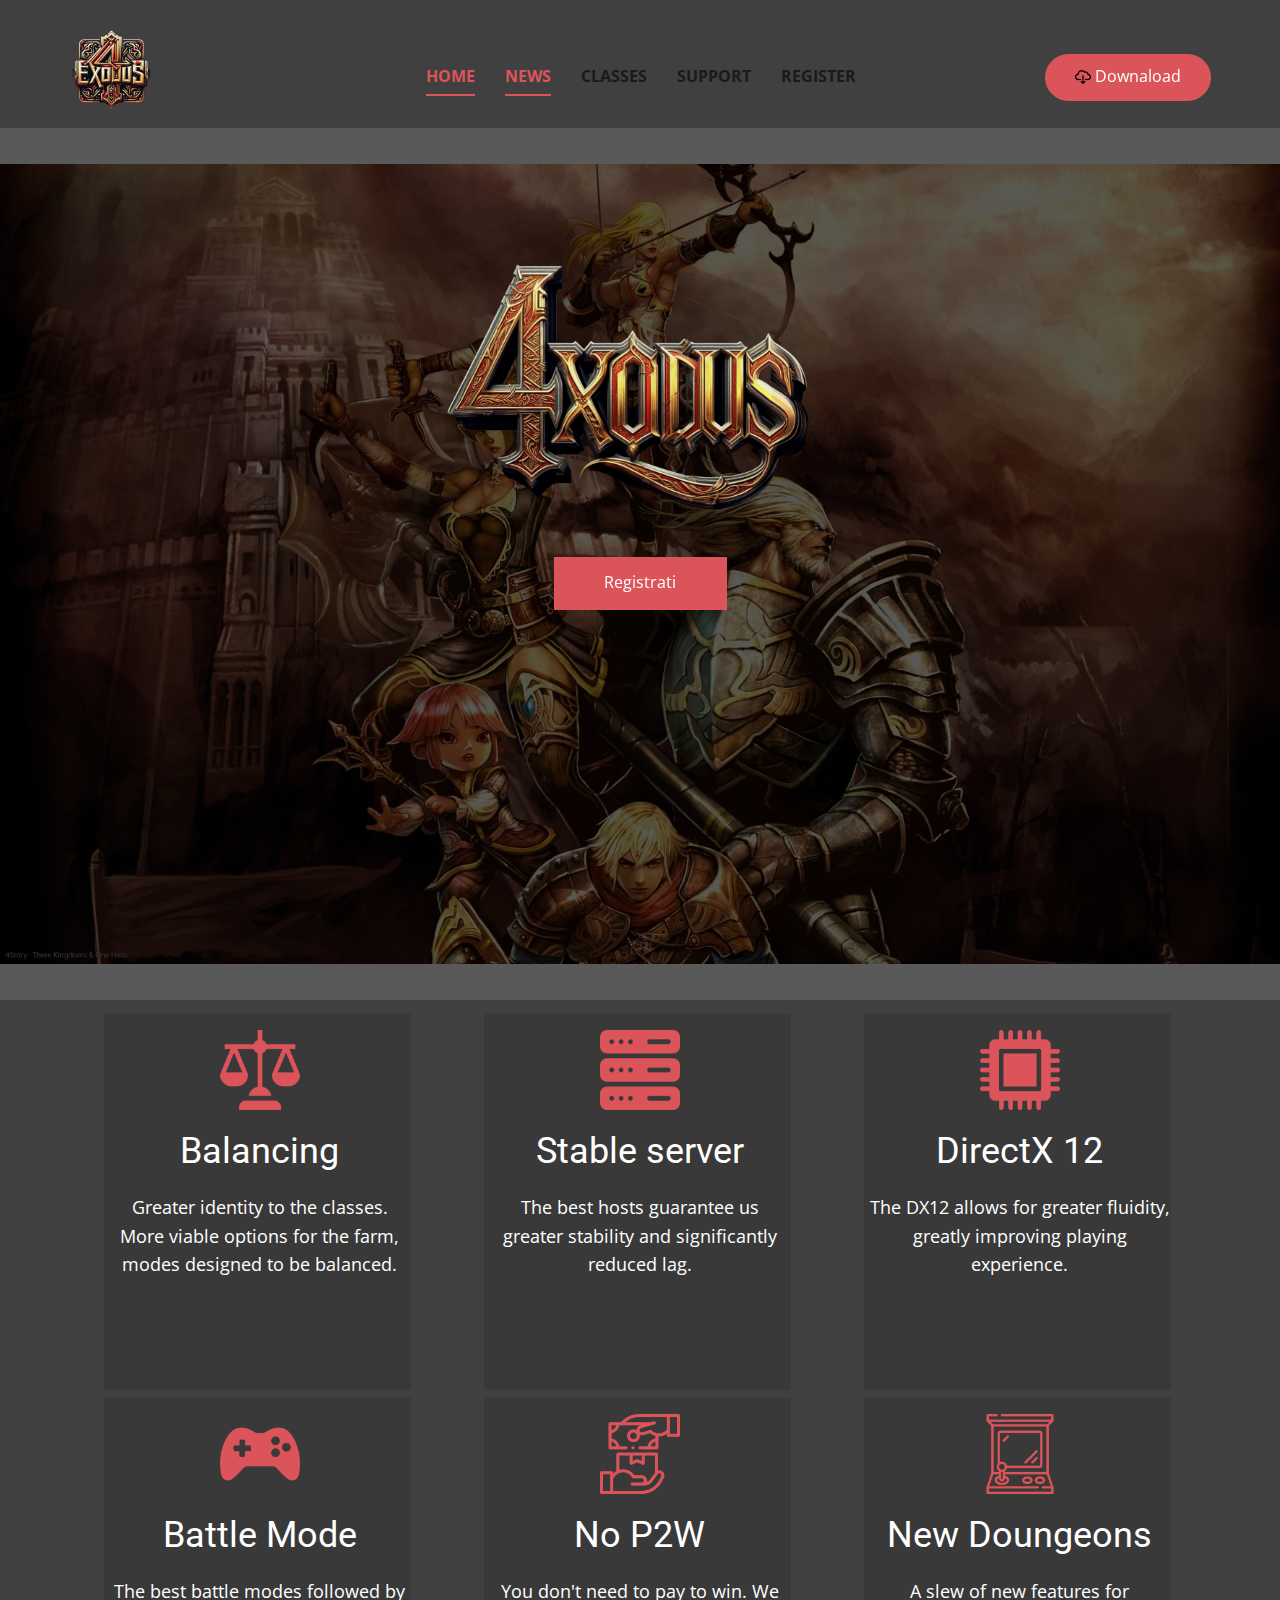
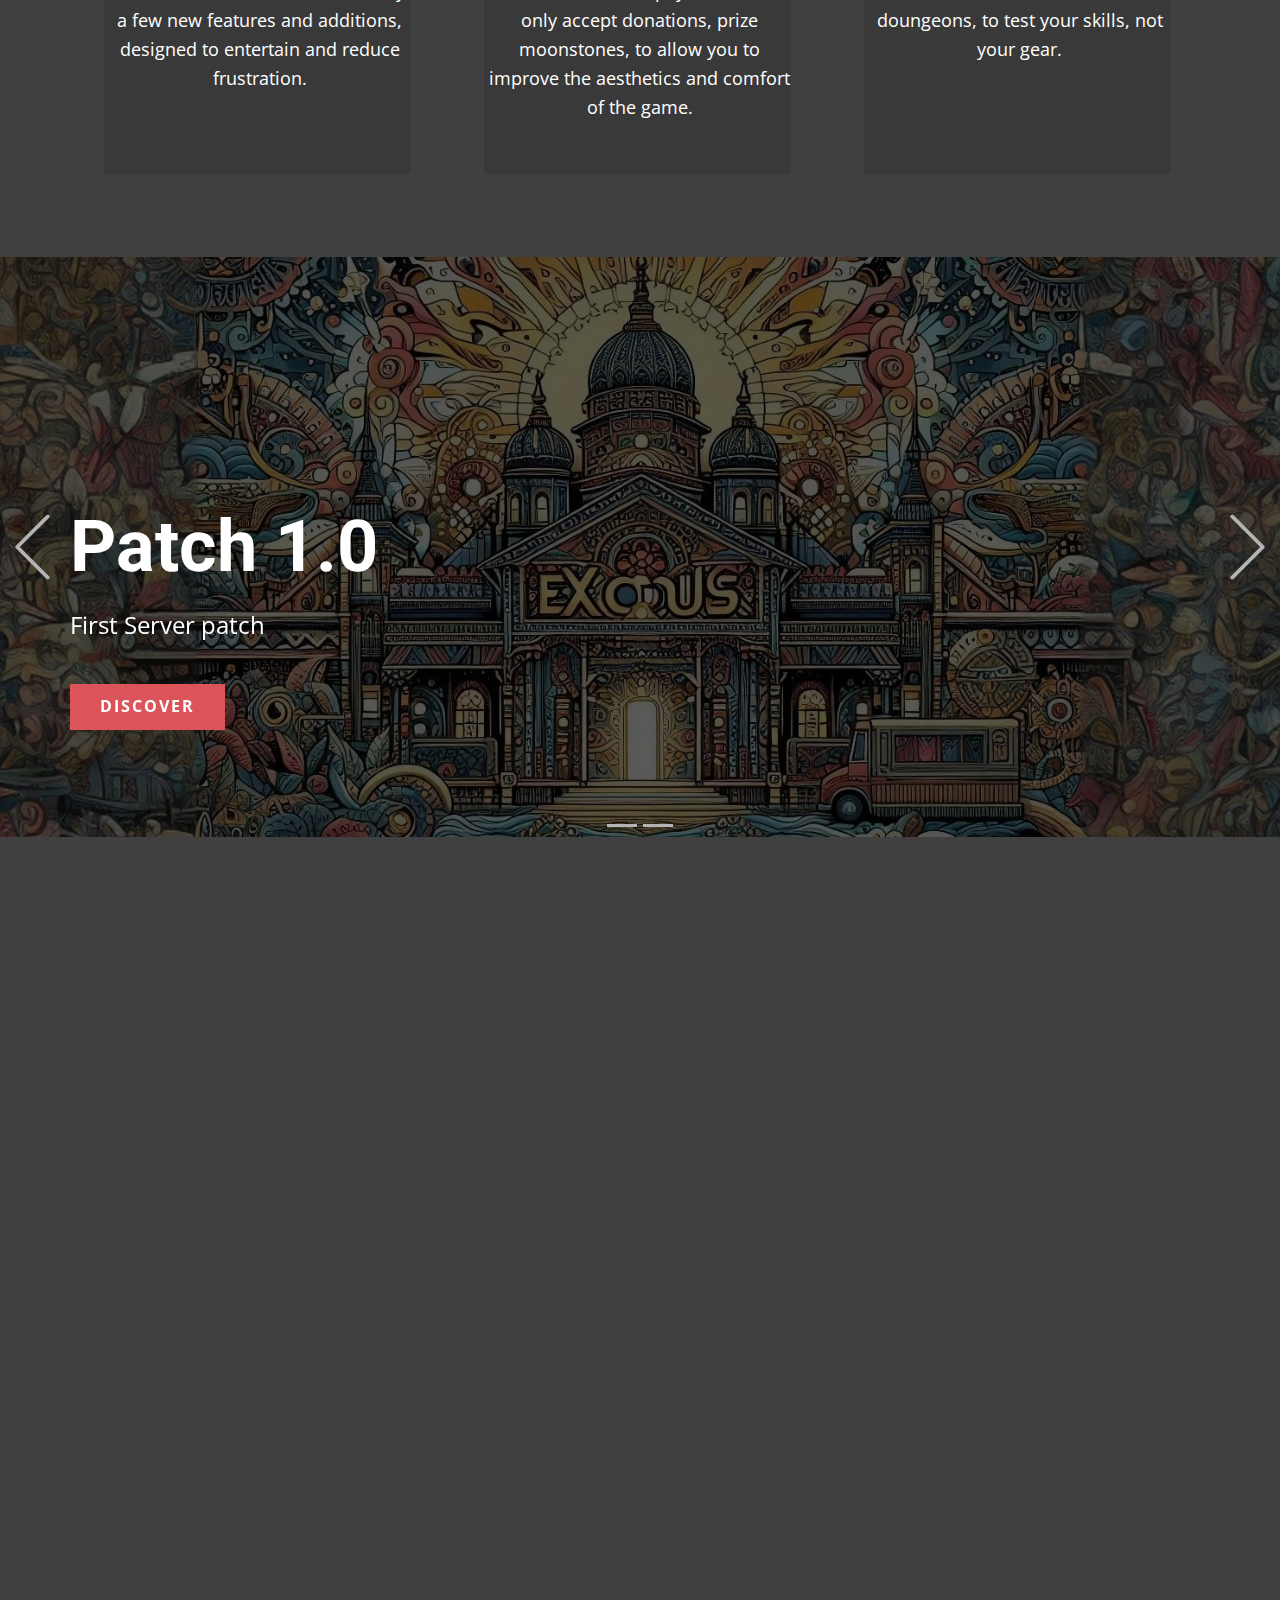
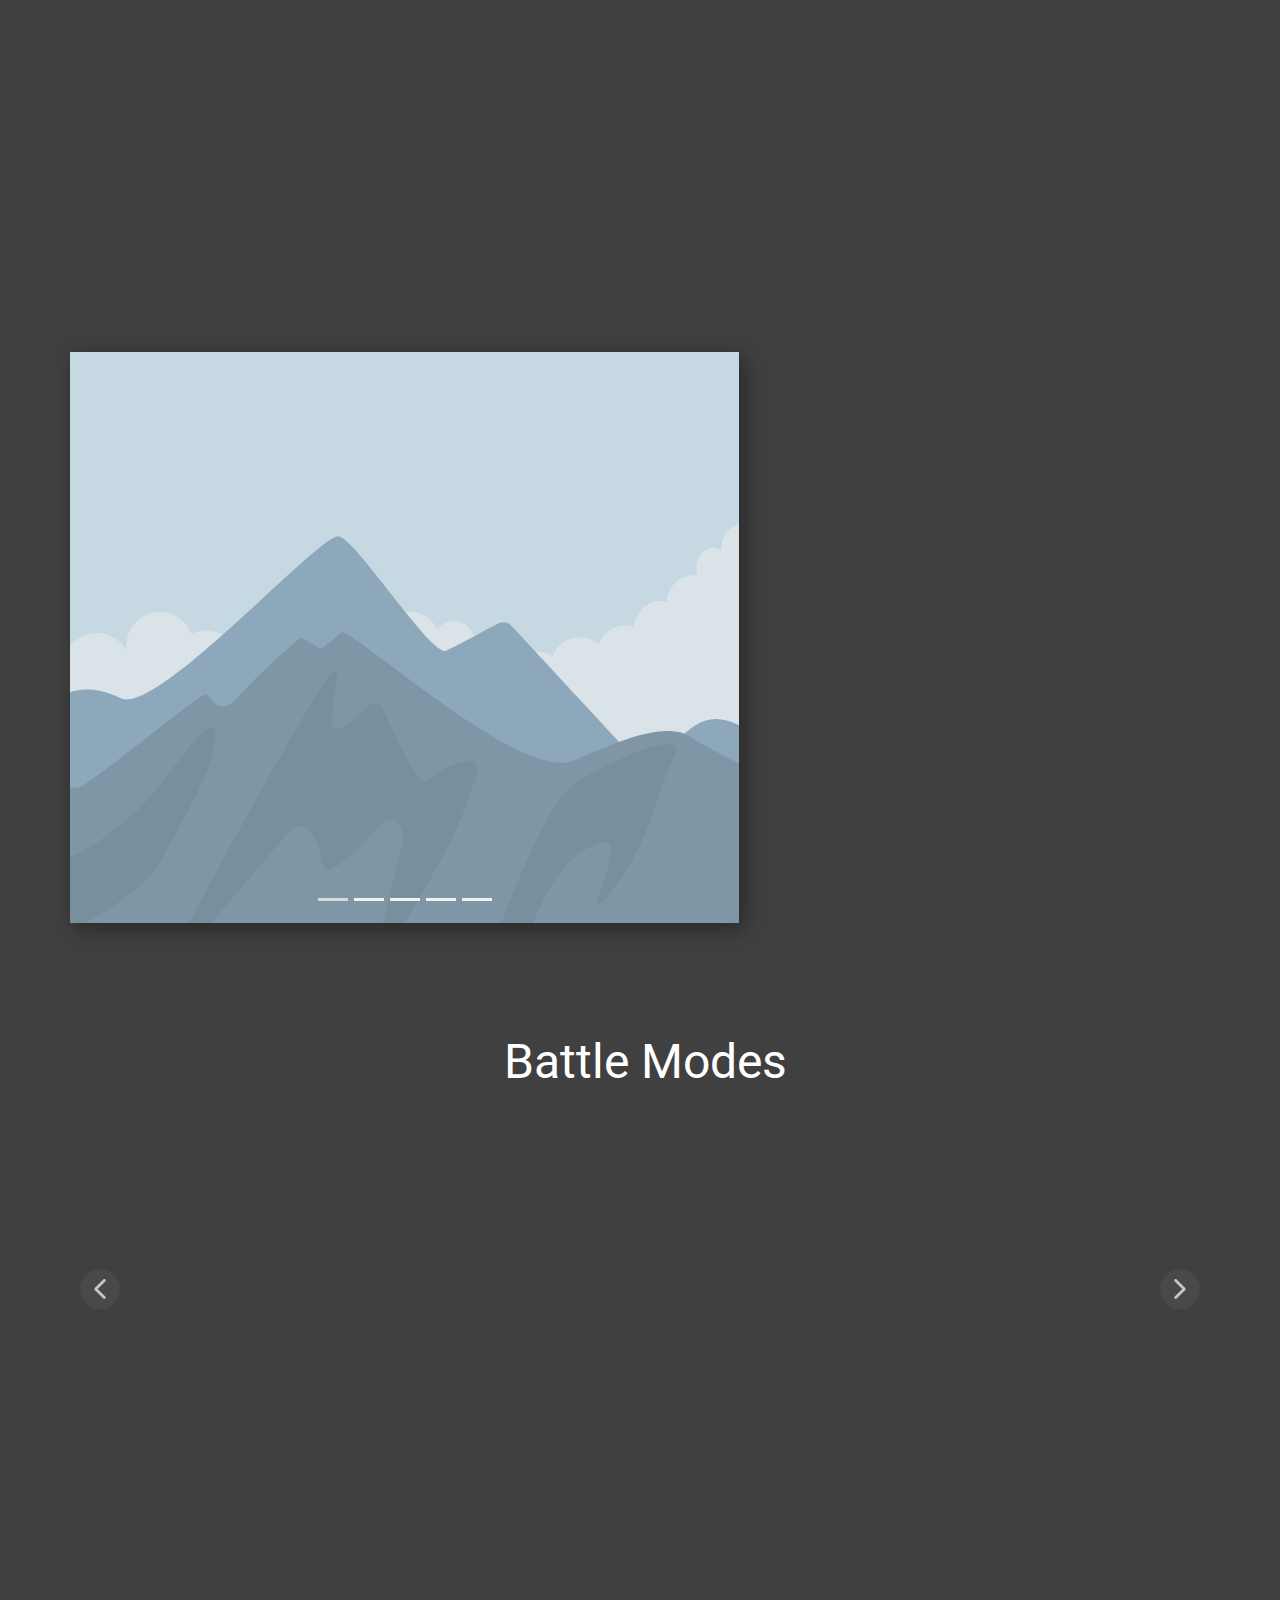
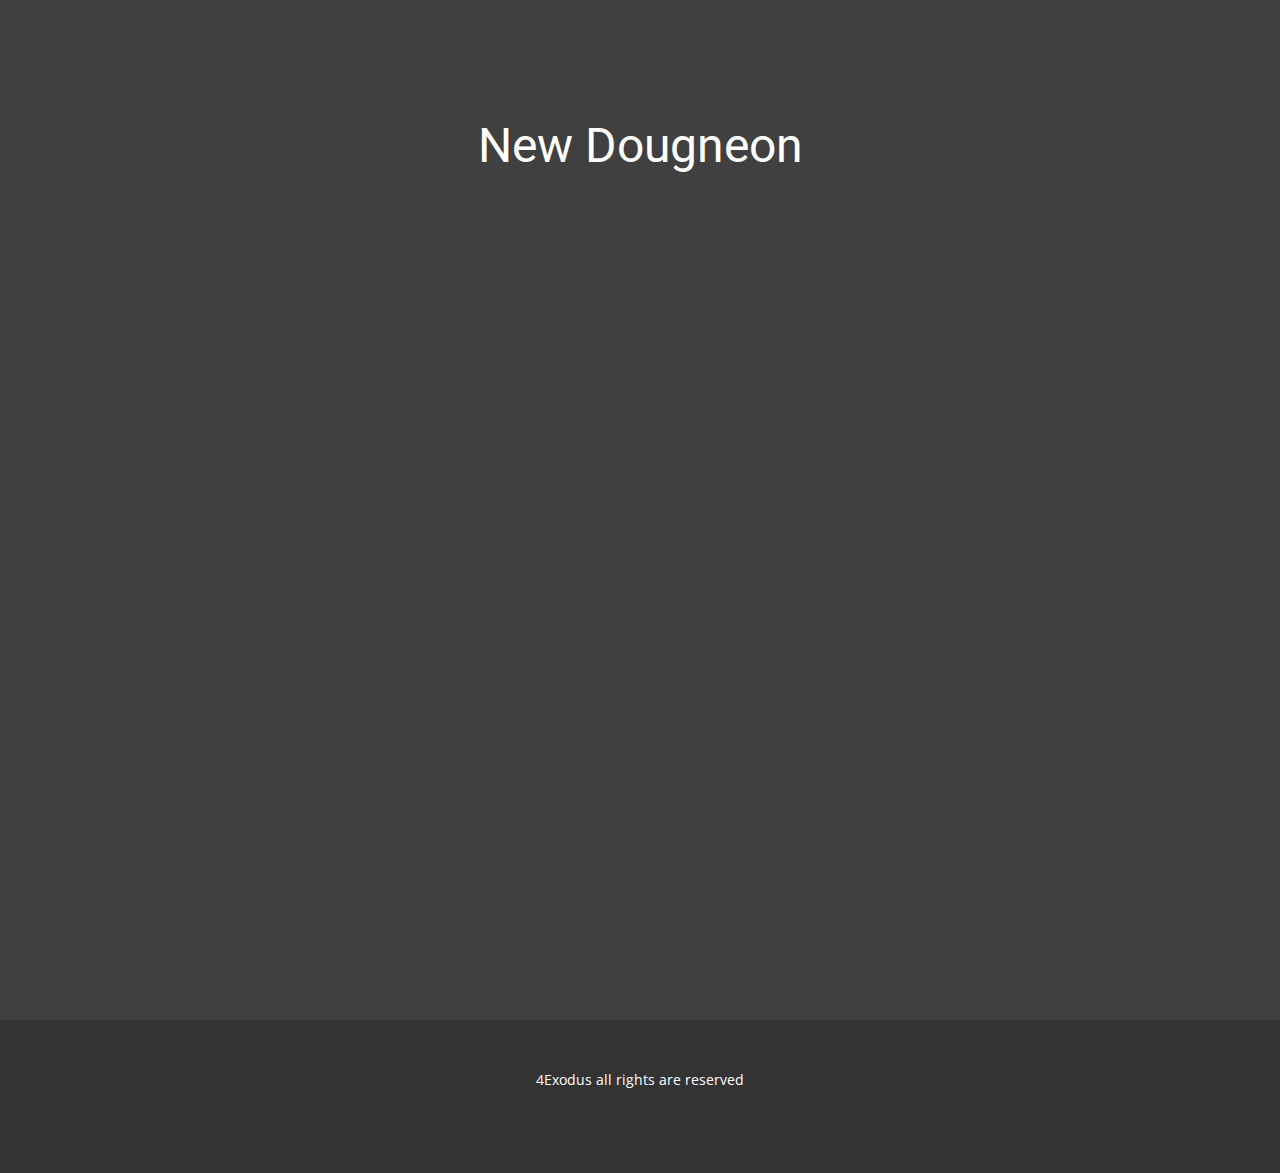
==== commit a8e0bfaa: "Update index.html" ====
--- a/index.html
+++ b/index.html
@@ -457,15 +457,10 @@
         <p class="u-small-text u-text u-text-variant u-text-1">4Exodus all rights are reserved </p>
       </div></footer>
     <section class="u-backlink u-clearfix u-grey-80">
-      <p class="u-text">
-        <span>This site was created with the </span>
-        <a class="u-link" href="https://nicepage.com/" target="_blank" rel="nofollow">
-          <span>Nicepage</span>
-        </a>
-      </p>
+    
     </section><span style="height: 64px; width: 64px; margin-left: 0px; margin-right: auto; margin-top: 0px; background-image: none; right: 20px; bottom: 20px; padding: 15px" class="u-back-to-top u-border-4 u-border-grey-75 u-icon u-icon-circle u-opacity u-opacity-85 u-palette-2-base" data-href="#">
         <svg class="u-svg-link" preserveAspectRatio="xMidYMin slice" viewBox="0 0 551.13 551.13"><use xmlns:xlink="http://www.w3.org/1999/xlink" xlink:href="#svg-1d98"></use></svg>
         <svg class="u-svg-content" enable-background="new 0 0 551.13 551.13" viewBox="0 0 551.13 551.13" xmlns="http://www.w3.org/2000/svg" id="svg-1d98"><path d="m275.565 189.451 223.897 223.897h51.668l-275.565-275.565-275.565 275.565h51.668z"></path></svg>
     </span>
   
-</body></html>+</body></html>
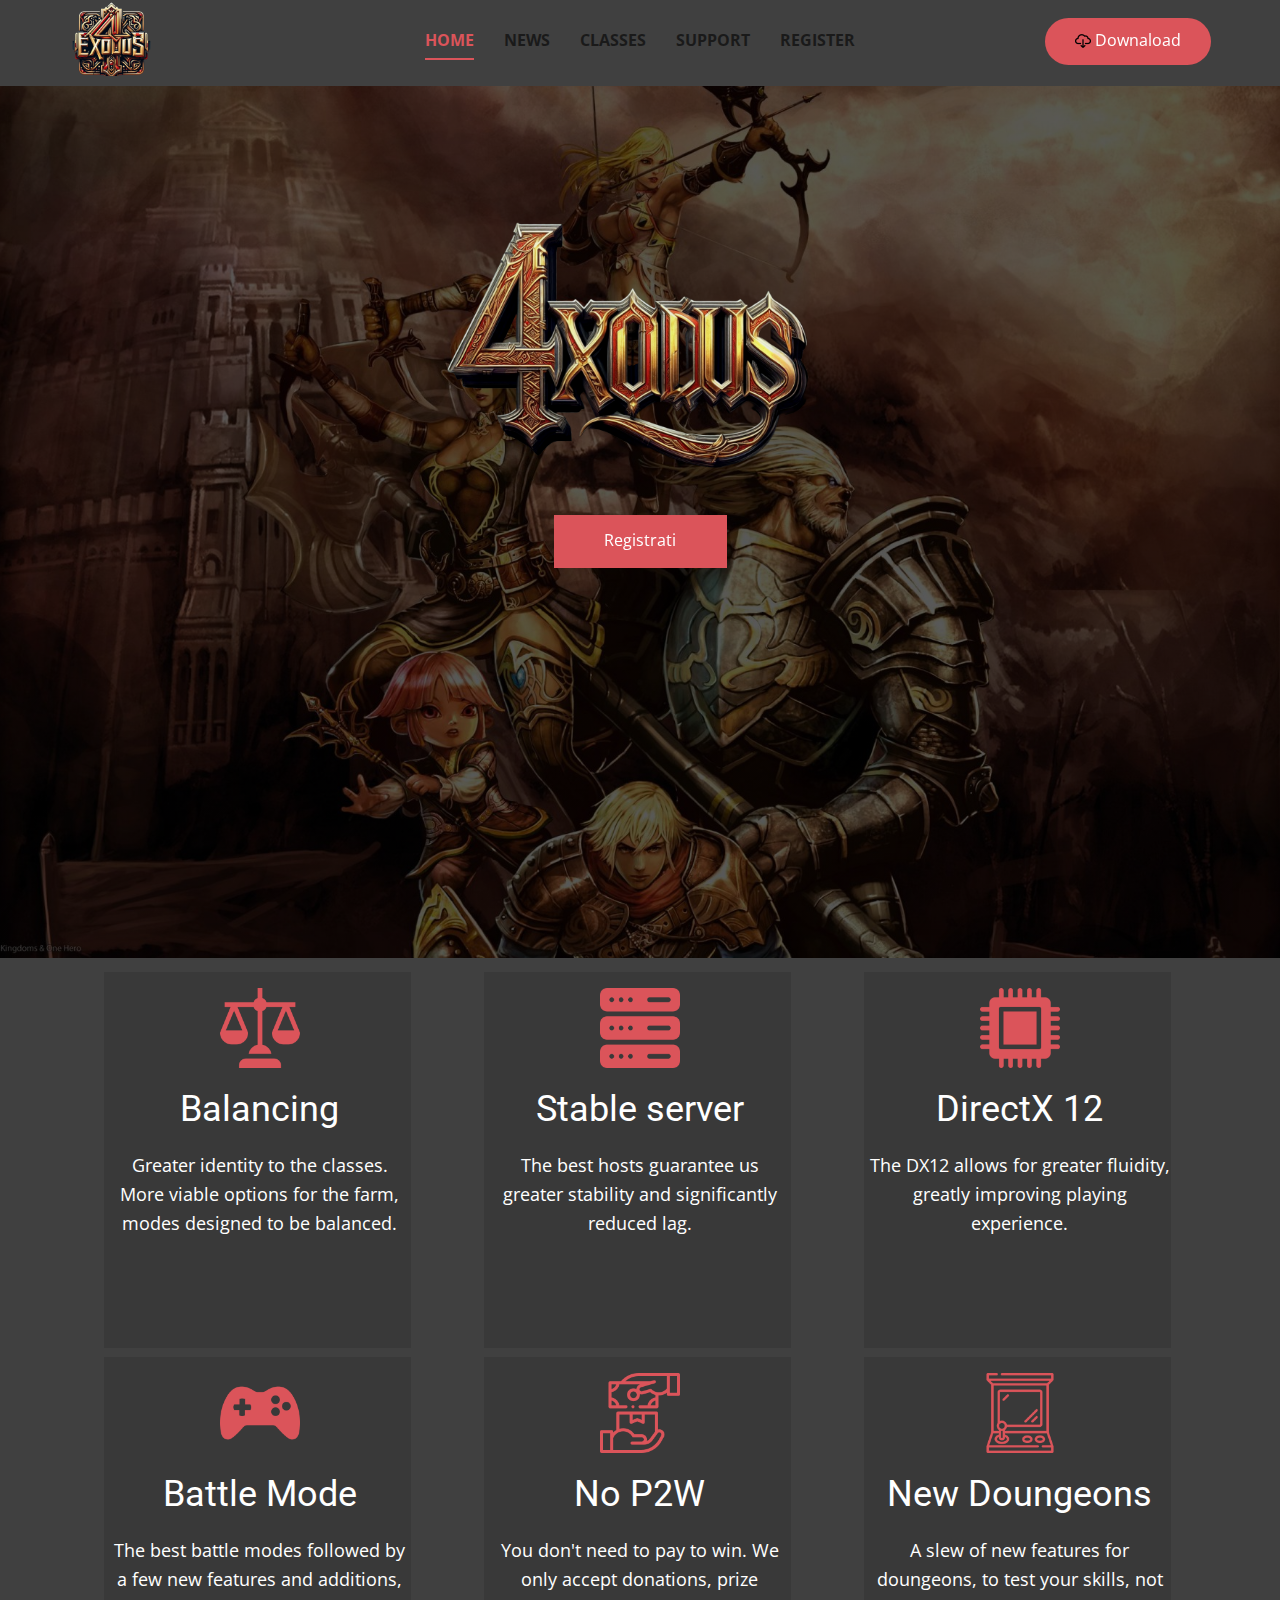
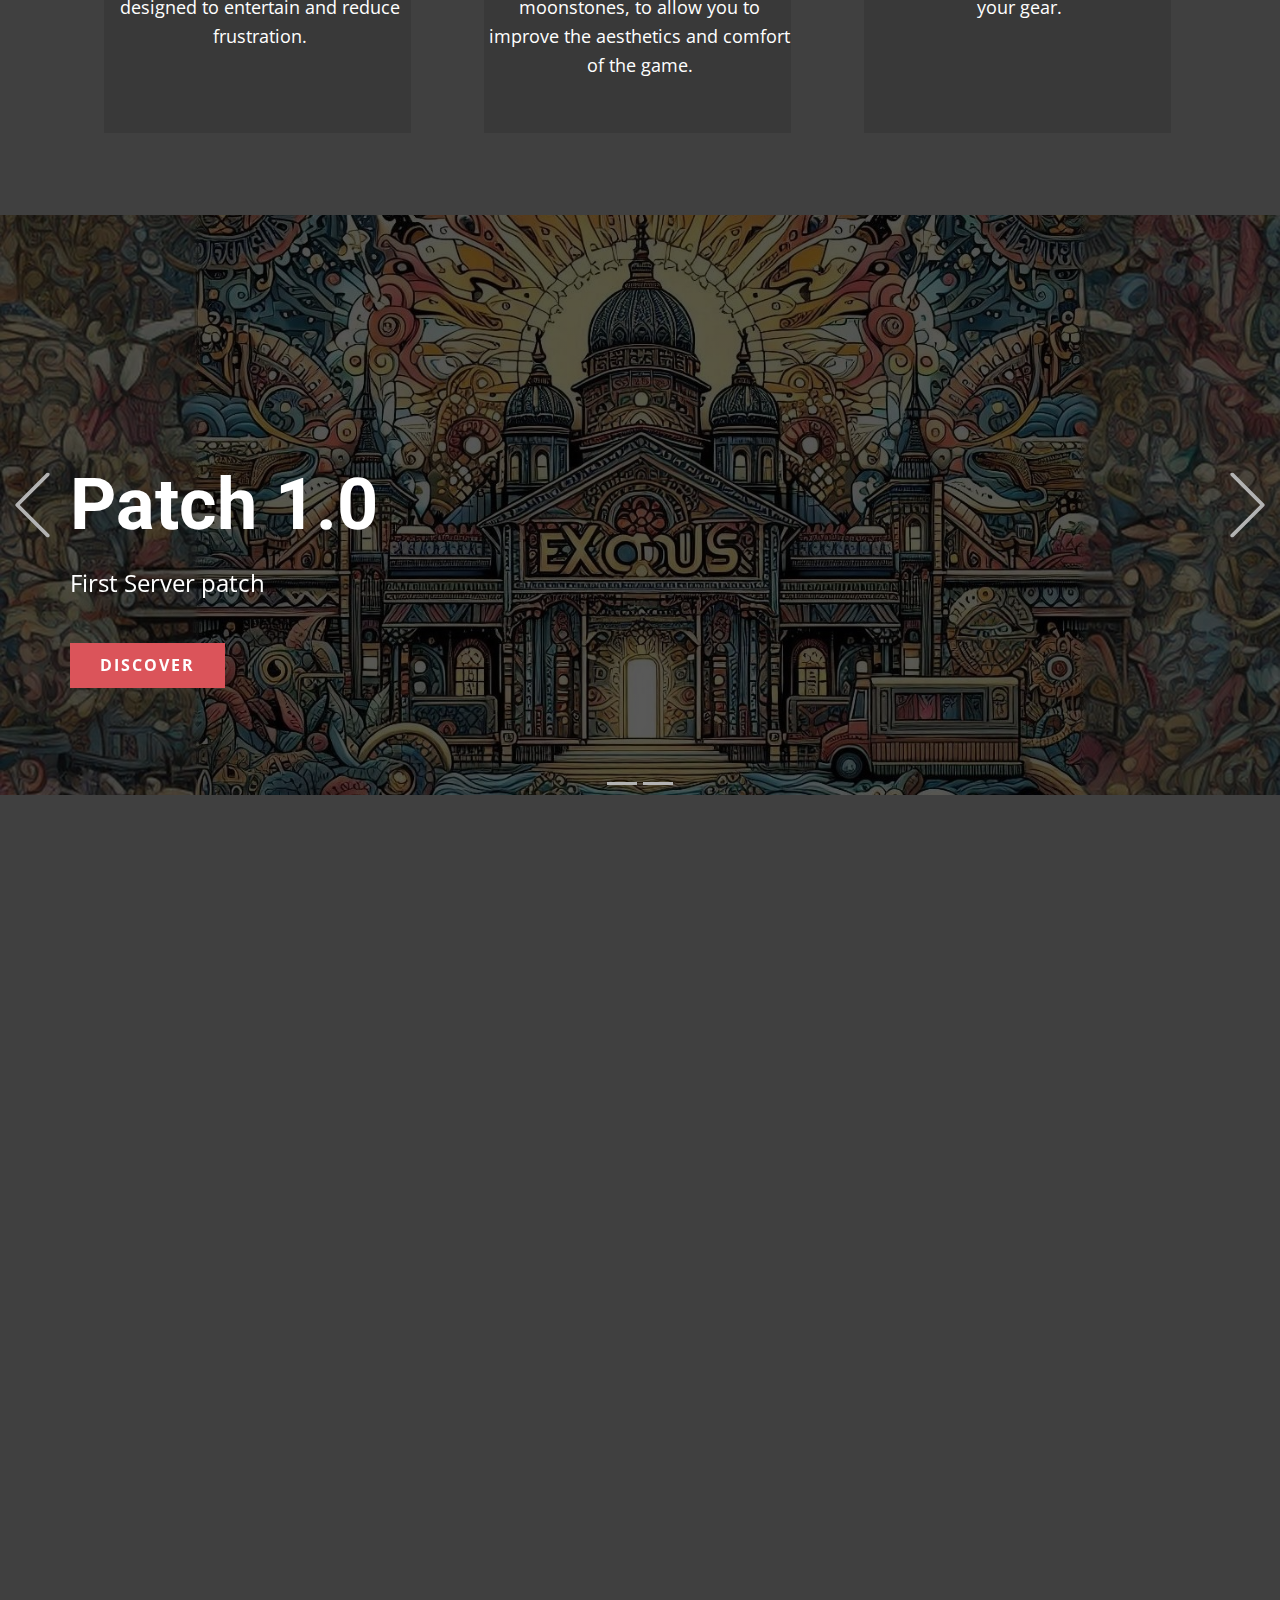
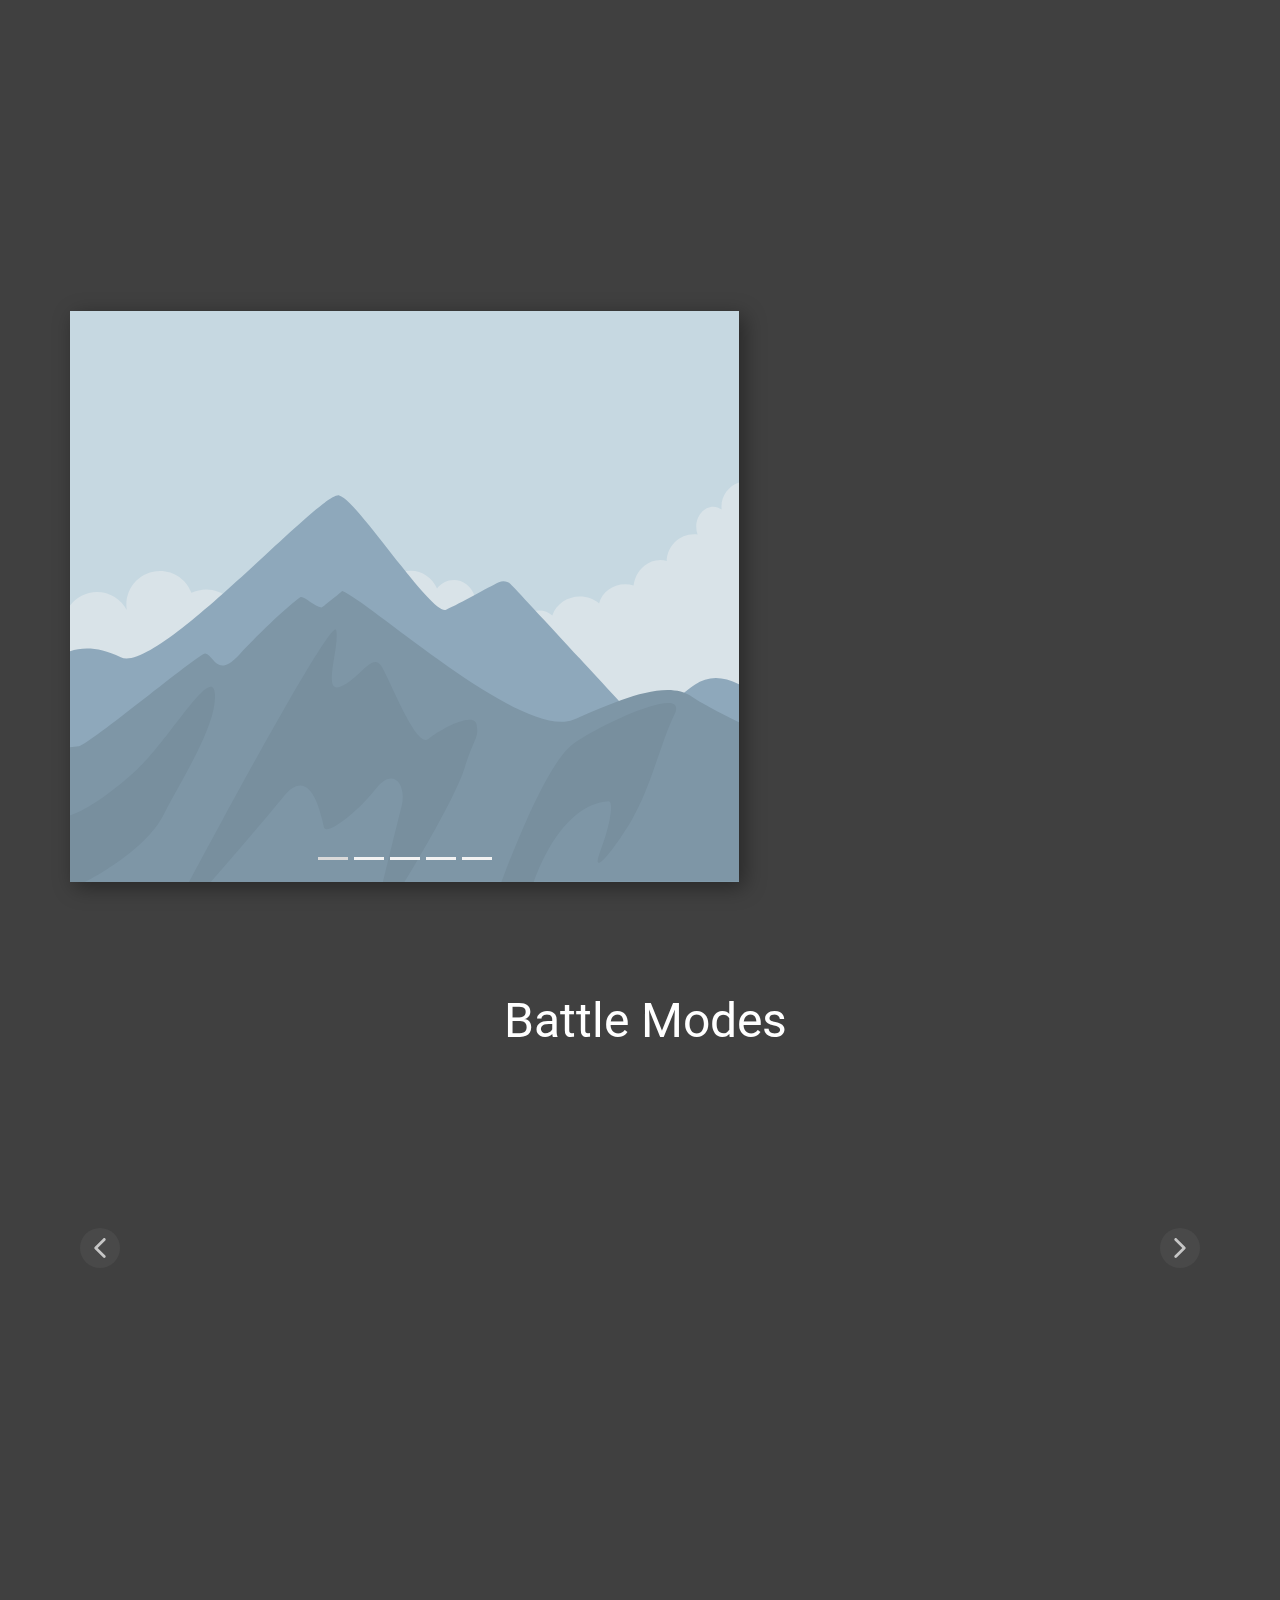
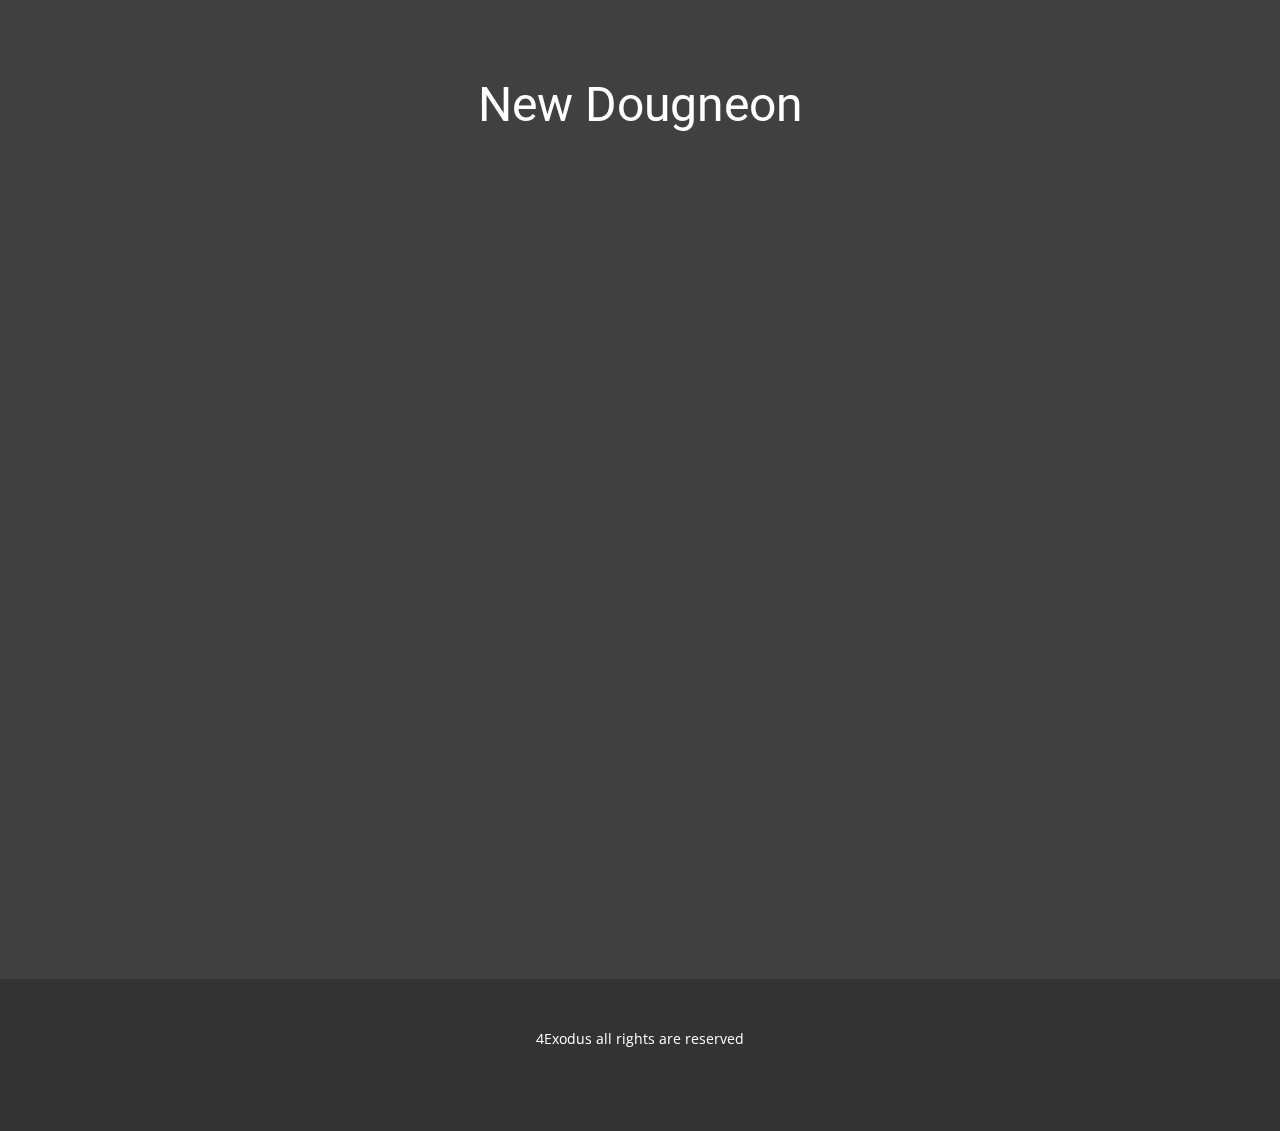
==== commit 7ad2cb52: "Add files via upload" ====
--- a/index.html
+++ b/index.html
@@ -46,7 +46,7 @@
               </div>
               <div class="u-custom-menu u-nav-container">
                 <ul class="u-nav u-spacing-30 u-unstyled u-nav-1"><li class="u-nav-item"><a class="u-border-2 u-border-active-palette-2-base u-border-hover-palette-2-base u-border-no-left u-border-no-right u-border-no-top u-button-style u-nav-link u-text-active-palette-2-base u-text-grey-90 u-text-hover-palette-2-light-1" href="Home.html" style="padding: 10px 0px;">Home</a>
-</li><li class="u-nav-item"><a class="u-border-2 u-border-active-palette-2-base u-border-hover-palette-2-base u-border-no-left u-border-no-right u-border-no-top u-button-style u-nav-link u-text-active-palette-2-base u-text-grey-90 u-text-hover-palette-2-light-1" href="Home.html#carousel-7f16" style="padding: 10px 0px;">News</a>
+</li><li class="u-nav-item"><a class="u-border-2 u-border-active-palette-2-base u-border-hover-palette-2-base u-border-no-left u-border-no-right u-border-no-top u-button-style u-nav-link u-text-active-palette-2-base u-text-grey-90 u-text-hover-palette-2-light-1" href="Home.html#carousel-f766" style="padding: 10px 0px;">News</a>
 </li><li class="u-nav-item"><a class="u-border-2 u-border-active-palette-2-base u-border-hover-palette-2-base u-border-no-left u-border-no-right u-border-no-top u-button-style u-nav-link u-text-active-palette-2-base u-text-grey-90 u-text-hover-palette-2-light-1" href="Home.html#sec-6700" style="padding: 10px 0px;">Classes</a>
 </li><li class="u-nav-item"><a class="u-border-2 u-border-active-palette-2-base u-border-hover-palette-2-base u-border-no-left u-border-no-right u-border-no-top u-button-style u-nav-link u-text-active-palette-2-base u-text-grey-90 u-text-hover-palette-2-light-1" href="Supporto.html" style="padding: 10px 0px;">Support</a>
 </li><li class="u-nav-item"><a class="u-border-2 u-border-active-palette-2-base u-border-hover-palette-2-base u-border-no-left u-border-no-right u-border-no-top u-button-style u-nav-link u-text-active-palette-2-base u-text-grey-90 u-text-hover-palette-2-light-1" href="Register.html" style="padding: 10px 0px;">Register</a>
@@ -57,7 +57,7 @@
                   <div class="u-inner-container-layout u-sidenav-overflow">
                     <div class="u-menu-close u-menu-close-1"></div>
                     <ul class="u-align-center u-nav u-popupmenu-items u-unstyled u-nav-2"><li class="u-nav-item"><a class="u-button-style u-nav-link" href="Home.html">Home</a>
-</li><li class="u-nav-item"><a class="u-button-style u-nav-link" href="Home.html#carousel-7f16">News</a>
+</li><li class="u-nav-item"><a class="u-button-style u-nav-link" href="Home.html#carousel-f766">News</a>
 </li><li class="u-nav-item"><a class="u-button-style u-nav-link" href="Home.html#sec-6700">Classes</a>
 </li><li class="u-nav-item"><a class="u-button-style u-nav-link" href="Supporto.html">Support</a>
 </li><li class="u-nav-item"><a class="u-button-style u-nav-link" href="Register.html">Register</a>
@@ -90,7 +90,7 @@
           
         </div>
       </div></header>
-    <section class="u-clearfix u-image u-image-contain u-shading u-section-1" id="sec-1109" data-image-width="1920" data-image-height="1200">
+    <section class="u-clearfix u-image u-shading u-section-1" id="sec-1109" data-image-width="1920" data-image-height="1200">
       <div class="u-clearfix u-sheet u-sheet-1">
         <img class="u-image u-image-contain u-image-default u-preserve-proportions u-image-1" src="images/file1.png" alt="" data-image-width="1024" data-image-height="1024" data-animation-name="customAnimationIn" data-animation-duration="1000" data-animation-delay="0" data-animation-direction="">
         <a href="#" class="u-active-palette-2-dark-1 u-border-none u-btn u-button-style u-hover-palette-2-light-1 u-palette-2-base u-btn-1" data-animation-name="pulse" data-animation-duration="1000" data-animation-delay="0" data-animation-direction="">Registrati </a>
@@ -457,10 +457,9 @@
         <p class="u-small-text u-text u-text-variant u-text-1">4Exodus all rights are reserved </p>
       </div></footer>
     <section class="u-backlink u-clearfix u-grey-80">
-    
     </section><span style="height: 64px; width: 64px; margin-left: 0px; margin-right: auto; margin-top: 0px; background-image: none; right: 20px; bottom: 20px; padding: 15px" class="u-back-to-top u-border-4 u-border-grey-75 u-icon u-icon-circle u-opacity u-opacity-85 u-palette-2-base" data-href="#">
         <svg class="u-svg-link" preserveAspectRatio="xMidYMin slice" viewBox="0 0 551.13 551.13"><use xmlns:xlink="http://www.w3.org/1999/xlink" xlink:href="#svg-1d98"></use></svg>
         <svg class="u-svg-content" enable-background="new 0 0 551.13 551.13" viewBox="0 0 551.13 551.13" xmlns="http://www.w3.org/2000/svg" id="svg-1d98"><path d="m275.565 189.451 223.897 223.897h51.668l-275.565-275.565-275.565 275.565h51.668z"></path></svg>
     </span>
   
-</body></html>
+</body></html>--- a/nicepage.css
+++ b/nicepage.css
@@ -42721,13 +42721,13 @@
 }
 
 .u-header .u-sheet-1 {
-  min-height: 117px;
+  min-height: 76px;
 }
 
 .u-header .u-image-1 {
   width: 83px;
   height: 83px;
-  margin: 28px auto 0 0;
+  margin: 0 auto 0 0;
 }
 
 .u-header .u-logo-image-1 {
@@ -42736,7 +42736,7 @@
 }
 
 .u-header .u-menu-1 {
-  margin: -53px 356px 0;
+  margin: -61px auto 0;
 }
 
 .u-header .u-nav-1 {
@@ -42769,7 +42769,7 @@
   --animation-custom_in-opacity: 0;
   --animation-custom_in-rotate: 0deg;
   --animation-custom_in-scale: 1;
-  margin: -42px 0 17px 975px;
+  margin: -42px 0 11px 975px;
 }
 
 .u-header .u-icon-1 {
@@ -42789,9 +42789,7 @@
   }
 
   .u-header .u-menu-1 {
-    margin-top: -53px;
-    margin-left: 356px;
-    margin-right: 356px;
+    margin-top: -60px;
   }
 
   .u-header .u-nav-1 {
@@ -42816,11 +42814,6 @@
 
   .u-header .u-image-1 {
     margin-left: auto;
-  }
-
-  .u-header .u-menu-1 {
-    margin-left: 273px;
-    margin-right: 273px;
   }
 
   .u-header .u-btn-1 {
@@ -42835,11 +42828,6 @@
     min-height: 210px;
   }
 
-  .u-header .u-menu-1 {
-    margin-left: 205px;
-    margin-right: 205px;
-  }
-
   .u-header .u-btn-1 {
     margin-left: 375px;
   }
@@ -42850,11 +42838,6 @@
     min-height: 211px;
   }
 
-  .u-header .u-menu-1 {
-    margin-left: 129px;
-    margin-right: 129px;
-  }
-
   .u-header .u-btn-1 {
     margin-left: 175px;
   }
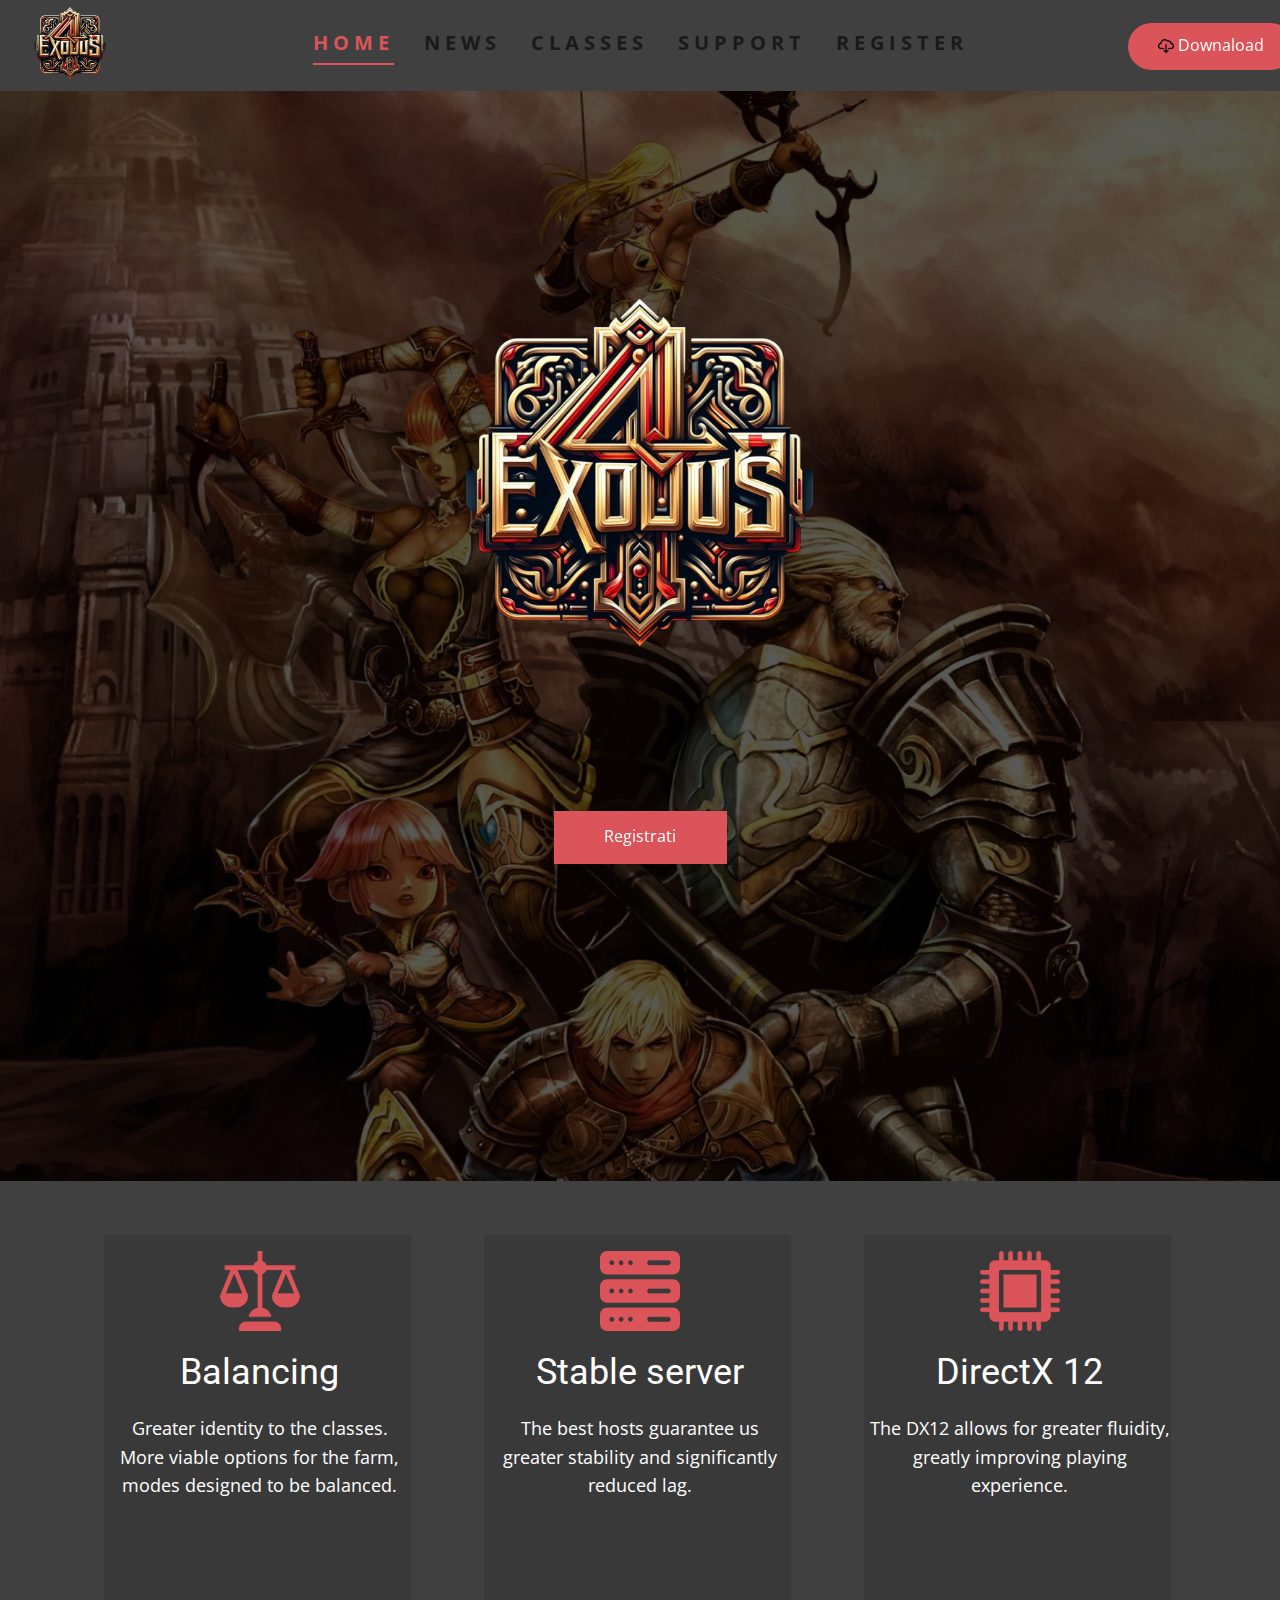
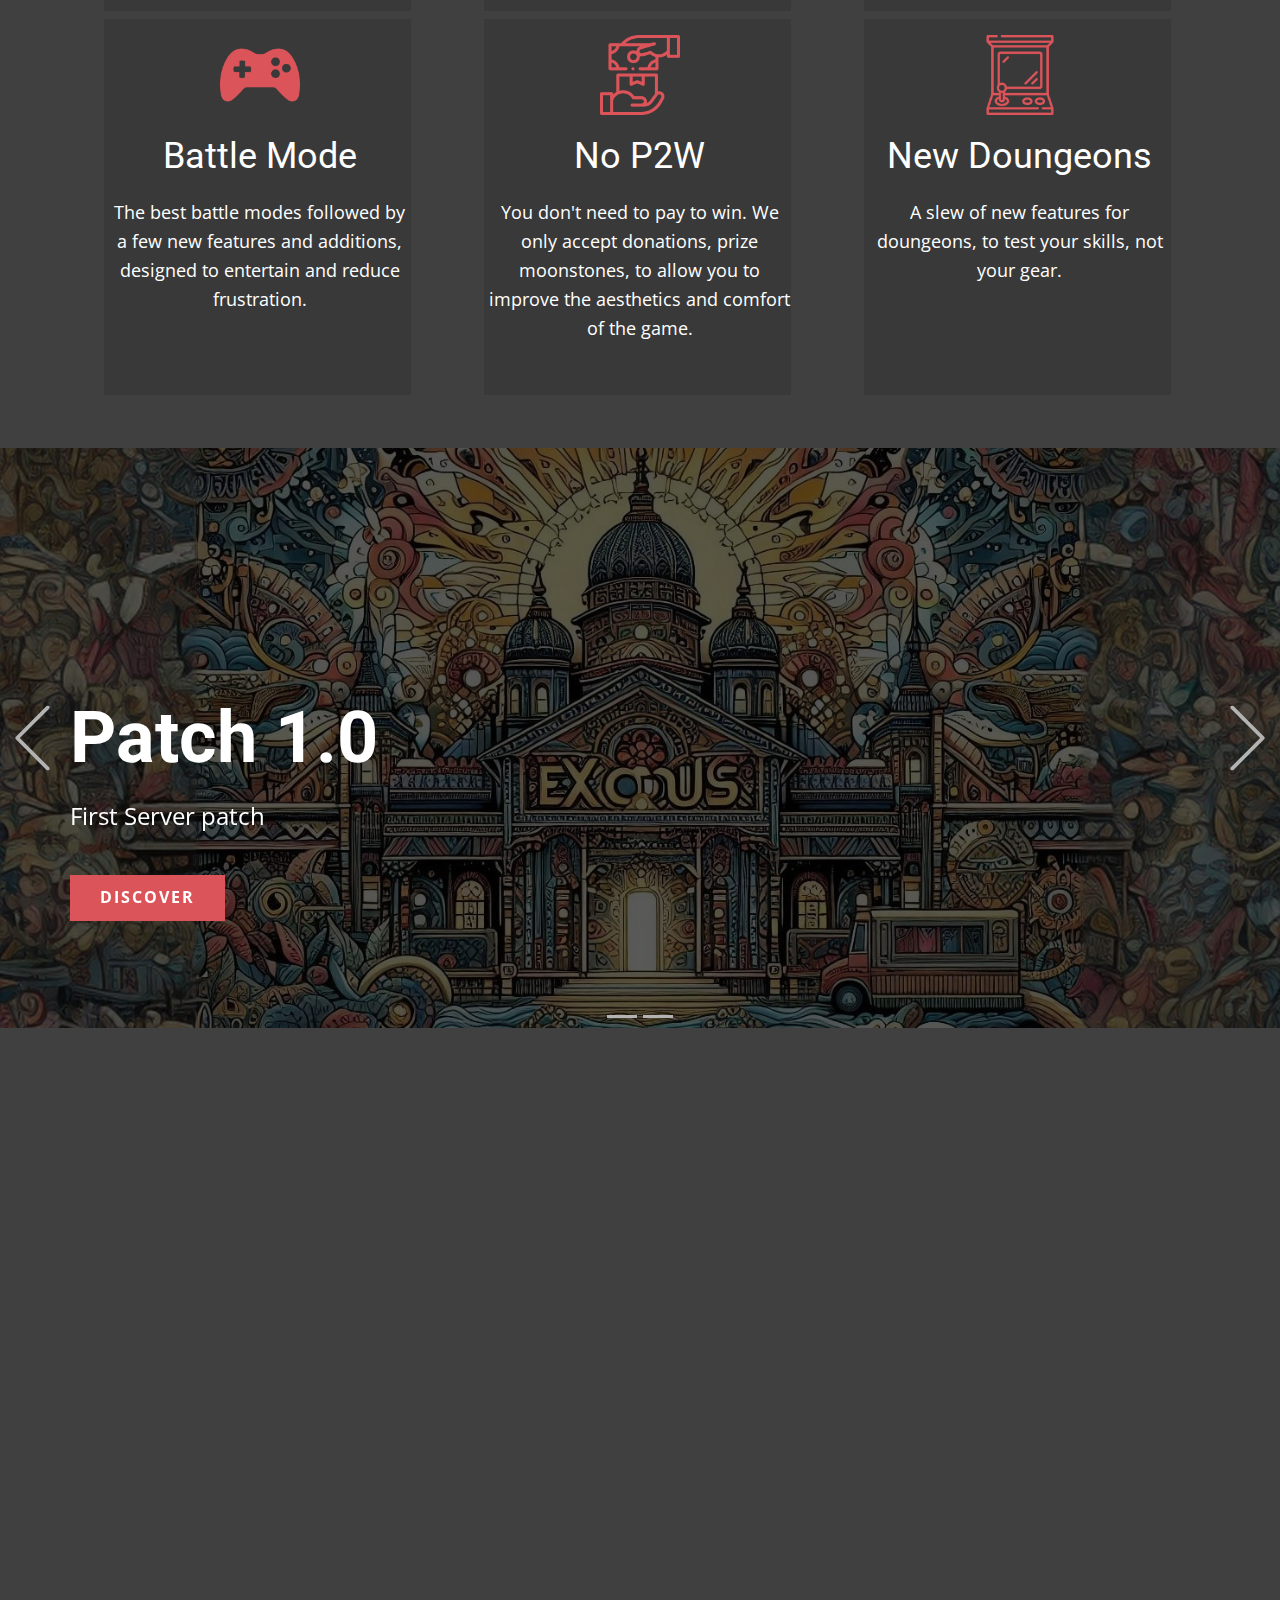
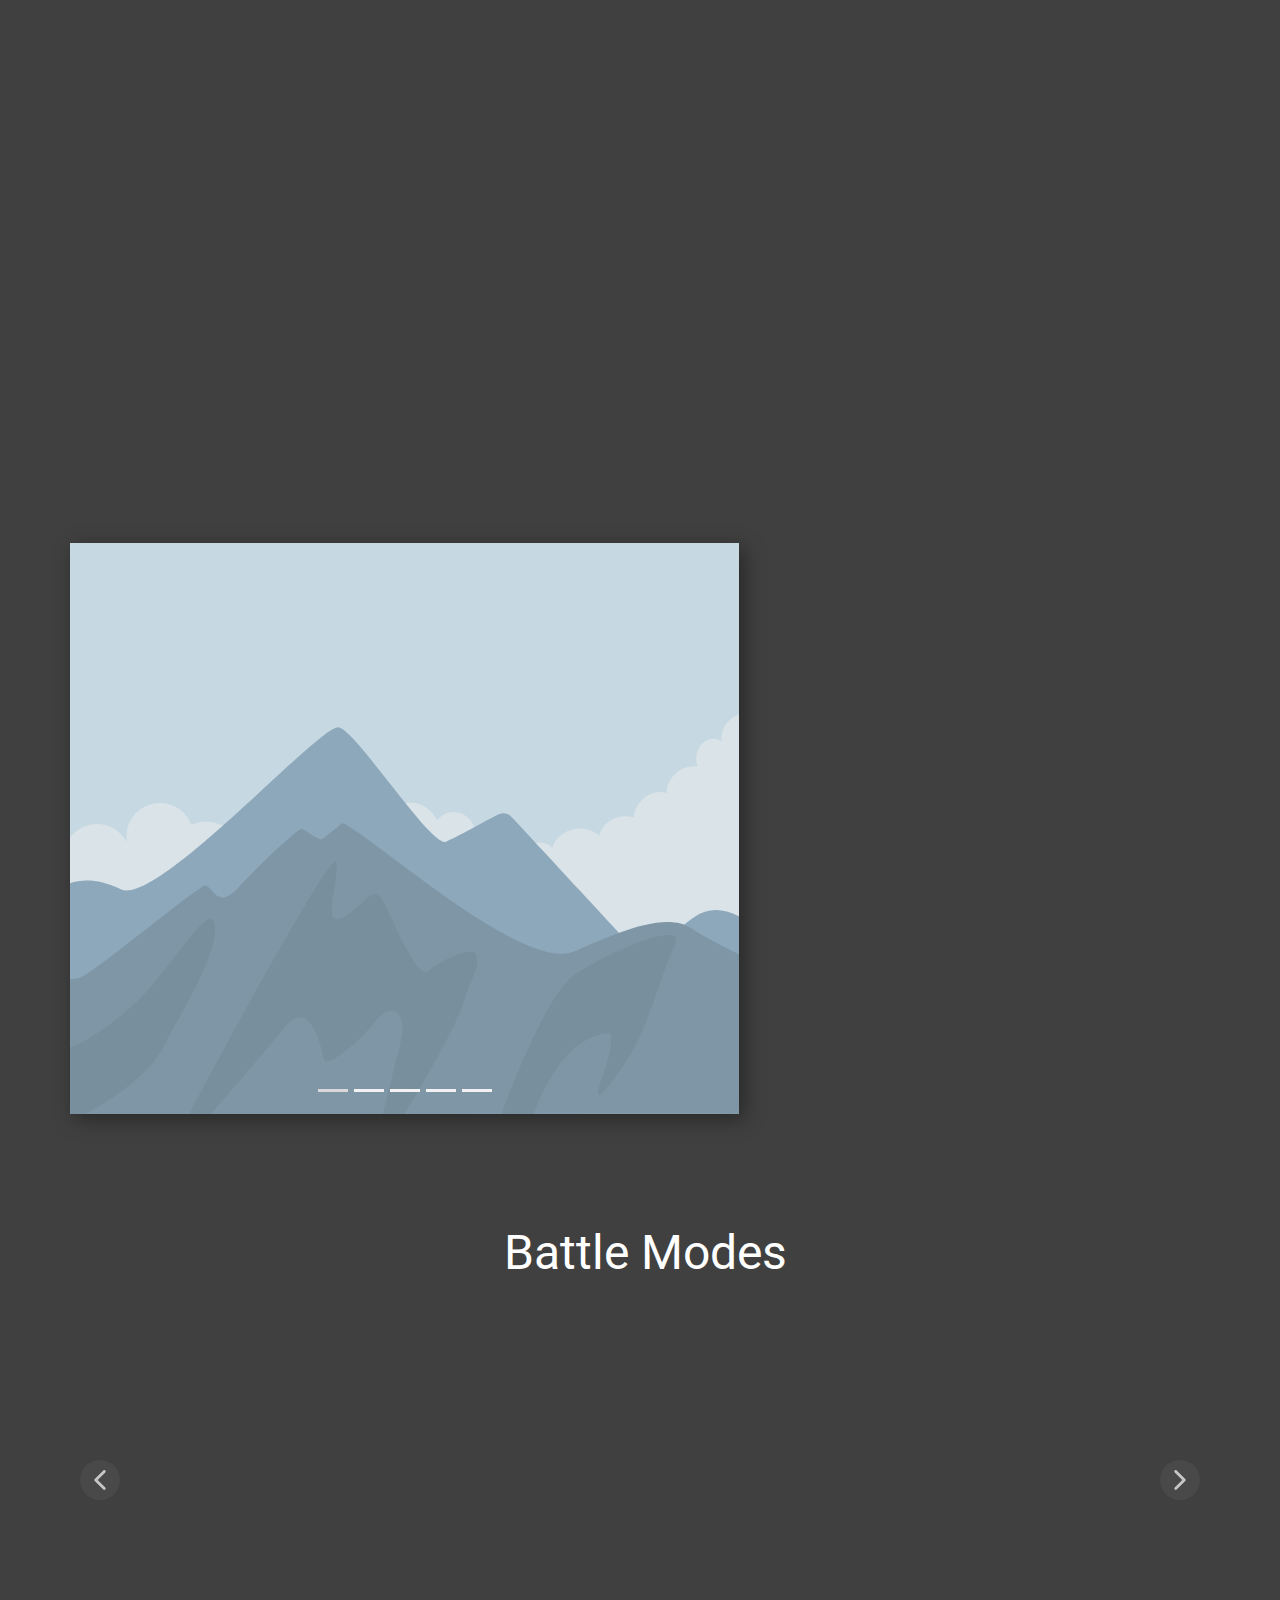
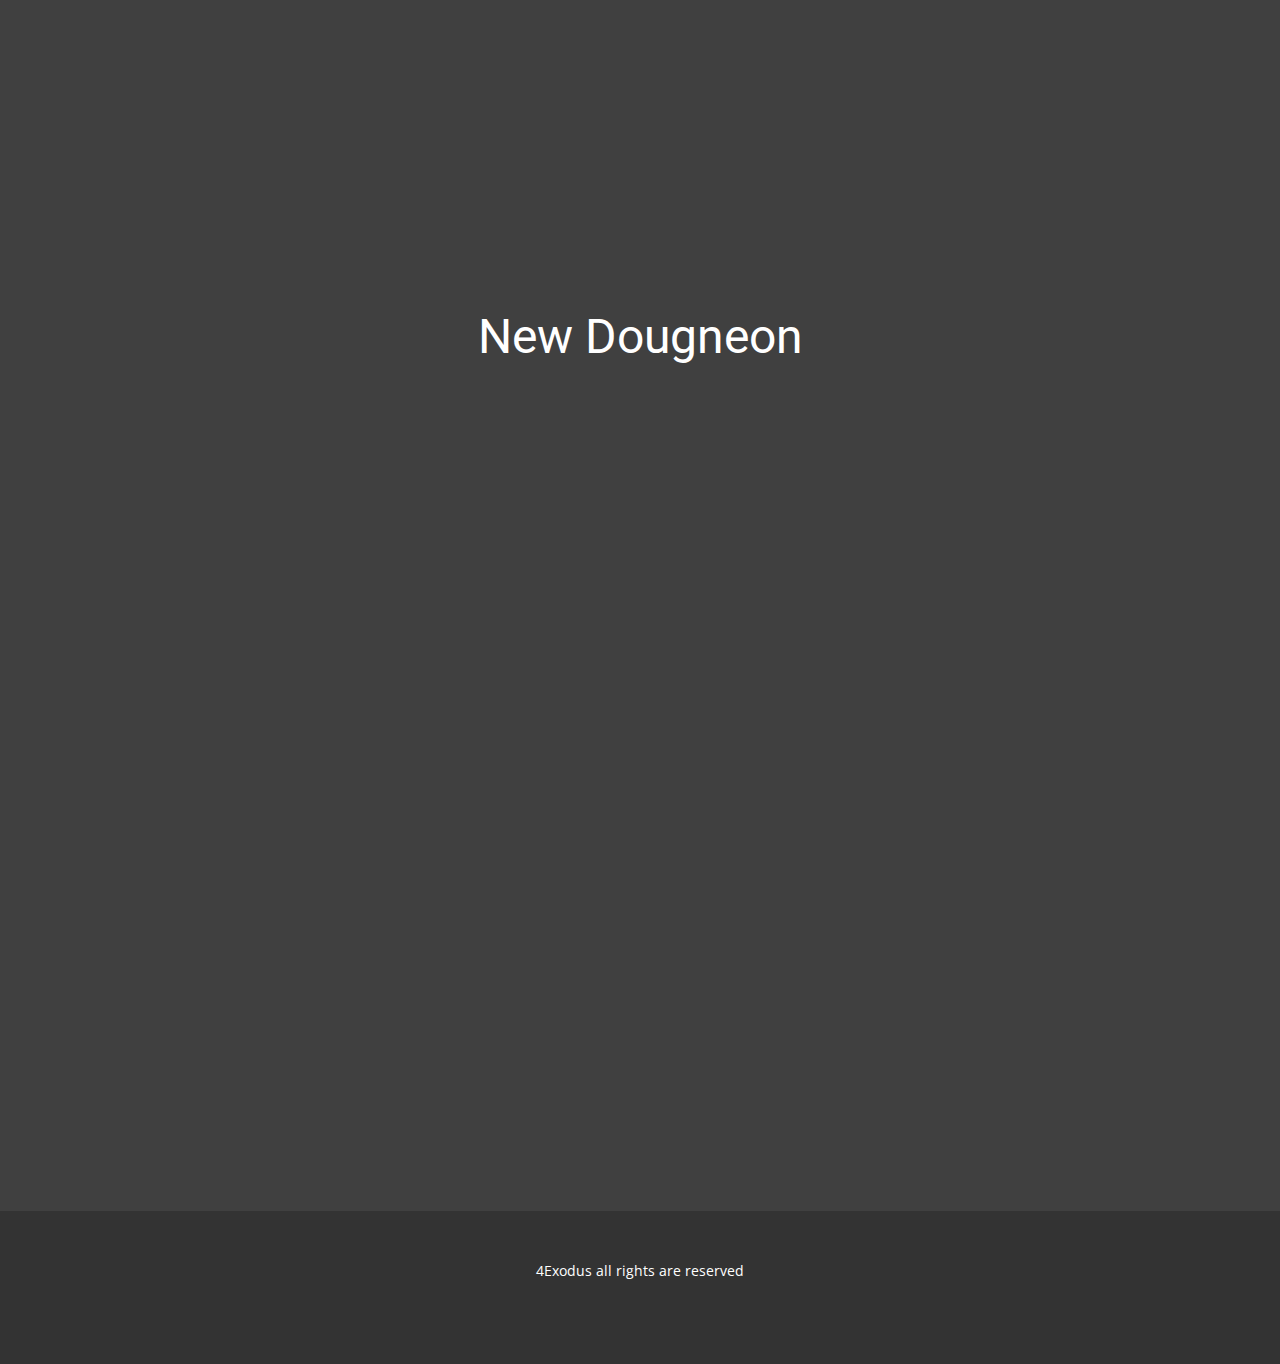
==== commit ccf3753f: "Add files via upload" ====
--- a/index.html
+++ b/index.html
@@ -37,7 +37,7 @@
               <img class="u-logo-image u-logo-image-1" src="images/file2.png">
             </a>
             <nav class="u-menu u-menu-one-level u-offcanvas u-menu-1" data-responsive-from="MD">
-              <div class="menu-collapse" style="font-size: 1rem; letter-spacing: 0px; font-weight: 700; text-transform: uppercase;">
+              <div class="menu-collapse" style="font-size: 1.25rem; font-weight: 700; text-transform: uppercase; letter-spacing: 5px;">
                 <a class="u-button-style u-custom-active-border-color u-custom-active-color u-custom-border u-custom-border-color u-custom-borders u-custom-hover-border-color u-custom-hover-color u-custom-left-right-menu-spacing u-custom-padding-bottom u-custom-text-active-color u-custom-text-color u-custom-text-decoration u-custom-text-hover-color u-custom-top-bottom-menu-spacing u-nav-link u-text-active-palette-1-base u-text-hover-palette-2-base" href="#">
                   <svg class="u-svg-link" viewBox="0 0 24 24"><use xmlns:xlink="http://www.w3.org/1999/xlink" xlink:href="#menu-hamburger"></use></svg>
                   <svg class="u-svg-content" version="1.1" id="menu-hamburger" viewBox="0 0 16 16" x="0px" y="0px" xmlns:xlink="http://www.w3.org/1999/xlink" xmlns="http://www.w3.org/2000/svg"><g><rect y="1" width="16" height="2"></rect><rect y="7" width="16" height="2"></rect><rect y="13" width="16" height="2"></rect>
@@ -92,7 +92,7 @@
       </div></header>
     <section class="u-clearfix u-image u-shading u-section-1" id="sec-1109" data-image-width="1920" data-image-height="1200">
       <div class="u-clearfix u-sheet u-sheet-1">
-        <img class="u-image u-image-contain u-image-default u-preserve-proportions u-image-1" src="images/file1.png" alt="" data-image-width="1024" data-image-height="1024" data-animation-name="customAnimationIn" data-animation-duration="1000" data-animation-delay="0" data-animation-direction="">
+        <img class="u-image u-image-contain u-image-default u-preserve-proportions u-image-1" src="images/file2.png" alt="" data-image-width="1024" data-image-height="1024" data-animation-name="customAnimationIn" data-animation-duration="1000" data-animation-delay="0" data-animation-direction="">
         <a href="#" class="u-active-palette-2-dark-1 u-border-none u-btn u-button-style u-hover-palette-2-light-1 u-palette-2-base u-btn-1" data-animation-name="pulse" data-animation-duration="1000" data-animation-delay="0" data-animation-direction="">Registrati </a>
       </div>
     </section>
@@ -457,6 +457,7 @@
         <p class="u-small-text u-text u-text-variant u-text-1">4Exodus all rights are reserved </p>
       </div></footer>
     <section class="u-backlink u-clearfix u-grey-80">
+  
     </section><span style="height: 64px; width: 64px; margin-left: 0px; margin-right: auto; margin-top: 0px; background-image: none; right: 20px; bottom: 20px; padding: 15px" class="u-back-to-top u-border-4 u-border-grey-75 u-icon u-icon-circle u-opacity u-opacity-85 u-palette-2-base" data-href="#">
         <svg class="u-svg-link" preserveAspectRatio="xMidYMin slice" viewBox="0 0 551.13 551.13"><use xmlns:xlink="http://www.w3.org/1999/xlink" xlink:href="#svg-1d98"></use></svg>
         <svg class="u-svg-content" enable-background="new 0 0 551.13 551.13" viewBox="0 0 551.13 551.13" xmlns="http://www.w3.org/2000/svg" id="svg-1d98"><path d="m275.565 189.451 223.897 223.897h51.668l-275.565-275.565-275.565 275.565h51.668z"></path></svg>
--- a/nicepage.css
+++ b/nicepage.css
@@ -42721,13 +42721,13 @@
 }
 
 .u-header .u-sheet-1 {
-  min-height: 76px;
+  min-height: 80px;
 }
 
 .u-header .u-image-1 {
-  width: 83px;
-  height: 83px;
-  margin: 0 auto 0 0;
+  width: 76px;
+  height: 76px;
+  margin: 5px auto 0 -38px;
 }
 
 .u-header .u-logo-image-1 {
@@ -42736,13 +42736,14 @@
 }
 
 .u-header .u-menu-1 {
-  margin: -61px auto 0;
+  margin: -58px auto 0;
 }
 
 .u-header .u-nav-1 {
   font-weight: 700;
-  font-size: 1rem;
+  font-size: 1.25rem;
   text-transform: uppercase;
+  letter-spacing: 5px;
 }
 
 .u-header .u-menu-close-1 {
@@ -42769,7 +42770,7 @@
   --animation-custom_in-opacity: 0;
   --animation-custom_in-rotate: 0deg;
   --animation-custom_in-scale: 1;
-  margin: -42px 0 11px 975px;
+  margin: -42px -82px 11px 1058px;
 }
 
 .u-header .u-icon-1 {
@@ -42784,16 +42785,13 @@
 }
 @media (max-width: 1199px) {
   .u-header .u-image-1 {
-    width: 83px;
-    height: 83px;
+    width: 76px;
+    height: 76px;
+    margin-left: -38px;
   }
 
   .u-header .u-menu-1 {
-    margin-top: -60px;
-  }
-
-  .u-header .u-nav-1 {
-    letter-spacing: normal;
+    margin-top: -59px;
   }
 
   .u-header .u-nav-2 {
@@ -42803,7 +42801,8 @@
 
   .u-header .u-btn-1 {
     margin-top: -42px;
-    margin-left: 775px;
+    margin-right: -82px;
+    margin-left: 958px;
   }
 }
 
@@ -42819,7 +42818,7 @@
   .u-header .u-btn-1 {
     margin-right: auto;
     margin-bottom: 60px;
-    margin-left: 555px;
+    margin-left: 848px;
   }
 }
 
@@ -42829,7 +42828,7 @@
   }
 
   .u-header .u-btn-1 {
-    margin-left: 375px;
+    margin-left: 758px;
   }
 }
 
@@ -42839,7 +42838,7 @@
   }
 
   .u-header .u-btn-1 {
-    margin-left: 175px;
+    margin-left: 658px;
   }
 }
 
--- a/Home.css
+++ b/Home.css
@@ -4,7 +4,7 @@
 }
 
 .u-section-1 .u-sheet-1 {
-  min-height: 872px;
+  min-height: 1090px;
 }
 
 .u-section-1 .u-image-1 {
@@ -15,18 +15,18 @@
   --animation-custom_in-opacity: 0;
   --animation-custom_in-rotate: 0deg;
   --animation-custom_in-scale: 0.3;
-  margin: 94px auto 0 369px;
+  margin: 197px auto 0;
 }
 
 .u-section-1 .u-btn-1 {
   background-image: none;
-  margin: -35px 484px 60px;
+  margin: 153px 484px 60px;
   padding: 13px 51px 14px 50px;
 }
 
 @media (max-width: 1199px) {
   .u-section-1 .u-sheet-1 {
-    min-height: 719px;
+    min-height: 899px;
   }
 
   .u-section-1 .u-btn-1 {
@@ -37,11 +37,7 @@
 
 @media (max-width: 991px) {
   .u-section-1 .u-sheet-1 {
-    min-height: 551px;
-  }
-
-  .u-section-1 .u-image-1 {
-    margin-left: 350px;
+    min-height: 689px;
   }
 
   .u-section-1 .u-btn-1 {
@@ -52,11 +48,7 @@
 
 @media (max-width: 767px) {
   .u-section-1 .u-sheet-1 {
-    min-height: 413px;
-  }
-
-  .u-section-1 .u-image-1 {
-    margin-left: 170px;
+    min-height: 517px;
   }
 
   .u-section-1 .u-btn-1 {
@@ -67,26 +59,24 @@
 
 @media (max-width: 575px) {
   .u-section-1 .u-sheet-1 {
-    min-height: 230px;
+    min-height: 296px;
   }
 
   .u-section-1 .u-image-1 {
     width: 340px;
     height: 340px;
-    margin-left: 0;
   }
 
   .u-section-1 .u-btn-1 {
-    margin-top: -5px;
     margin-left: 84px;
     margin-right: 84px;
   }
 }.u-section-2 .u-sheet-1 {
-  min-height: 857px;
+  min-height: 867px;
 }
 
 .u-section-2 .u-list-1 {
-  margin: -56px 0 60px;
+  margin: -16px 0 56px;
 }
 
 .u-section-2 .u-repeater-1 {
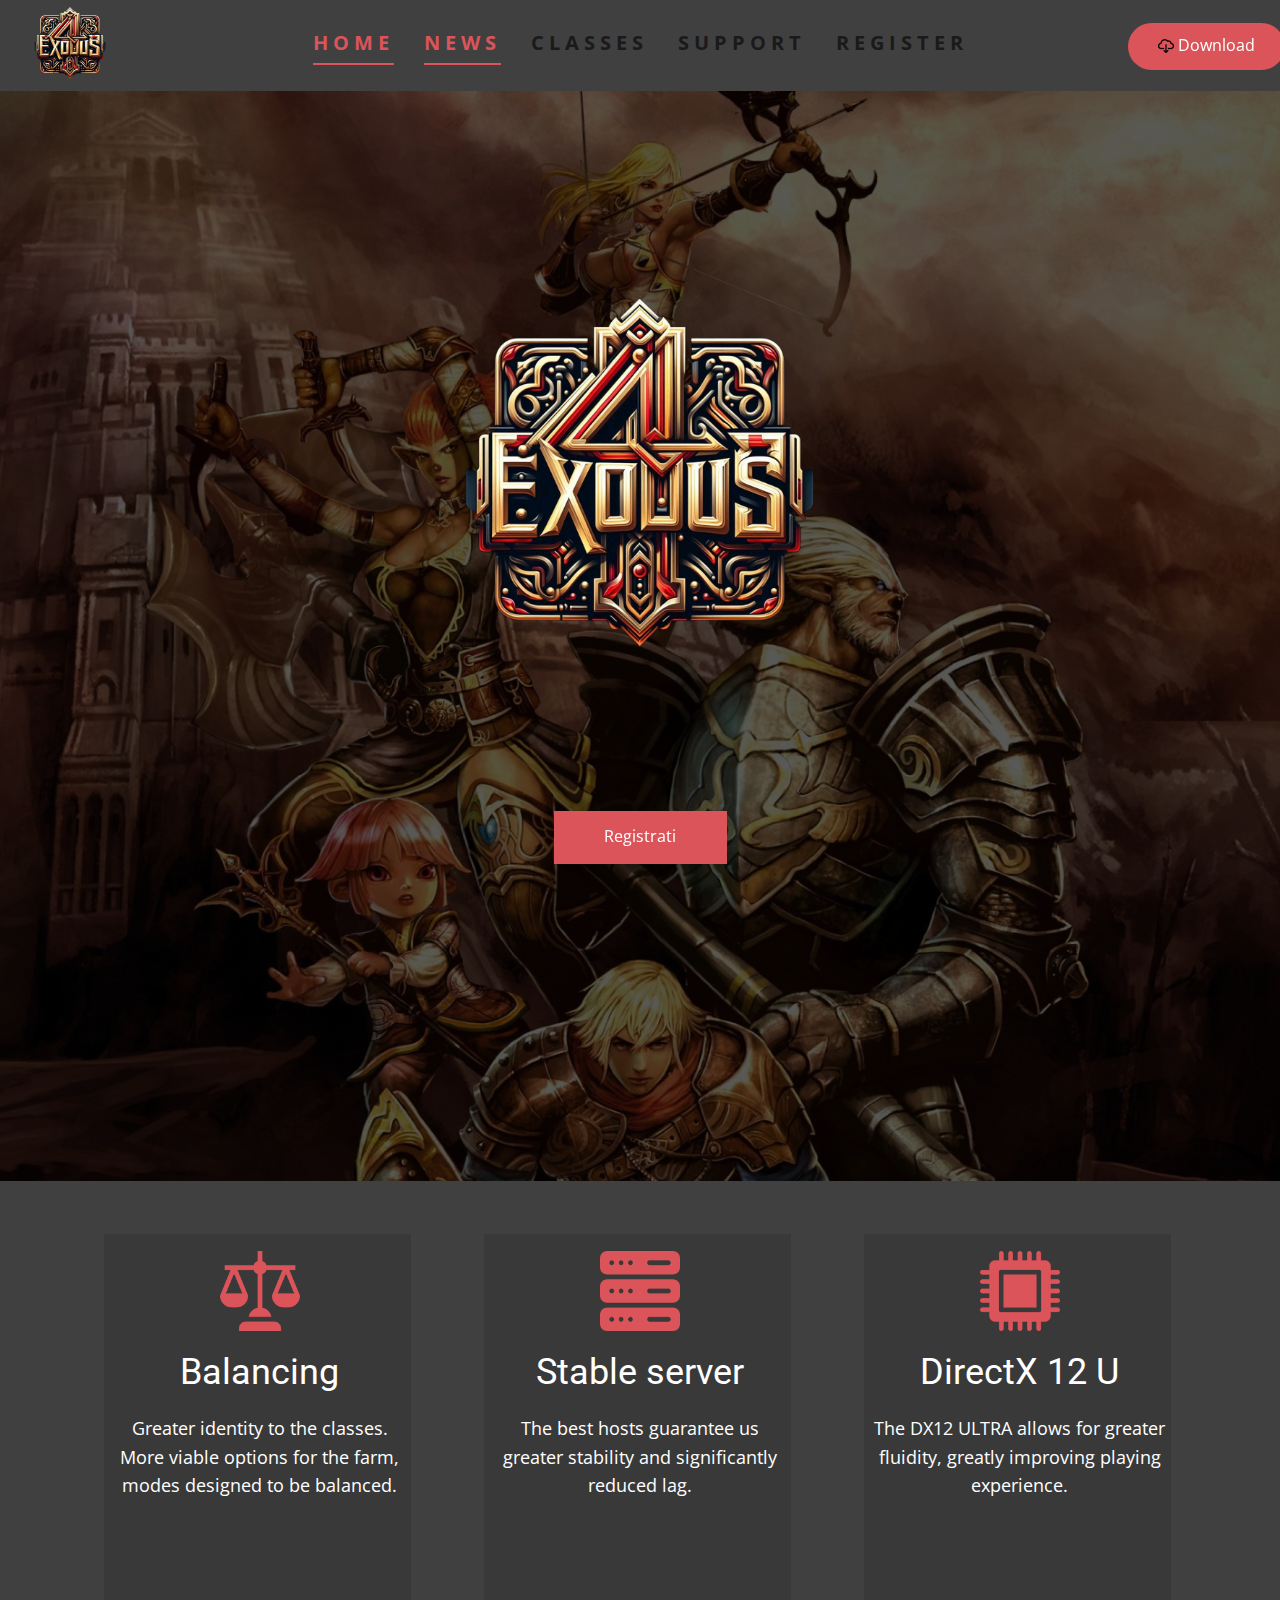
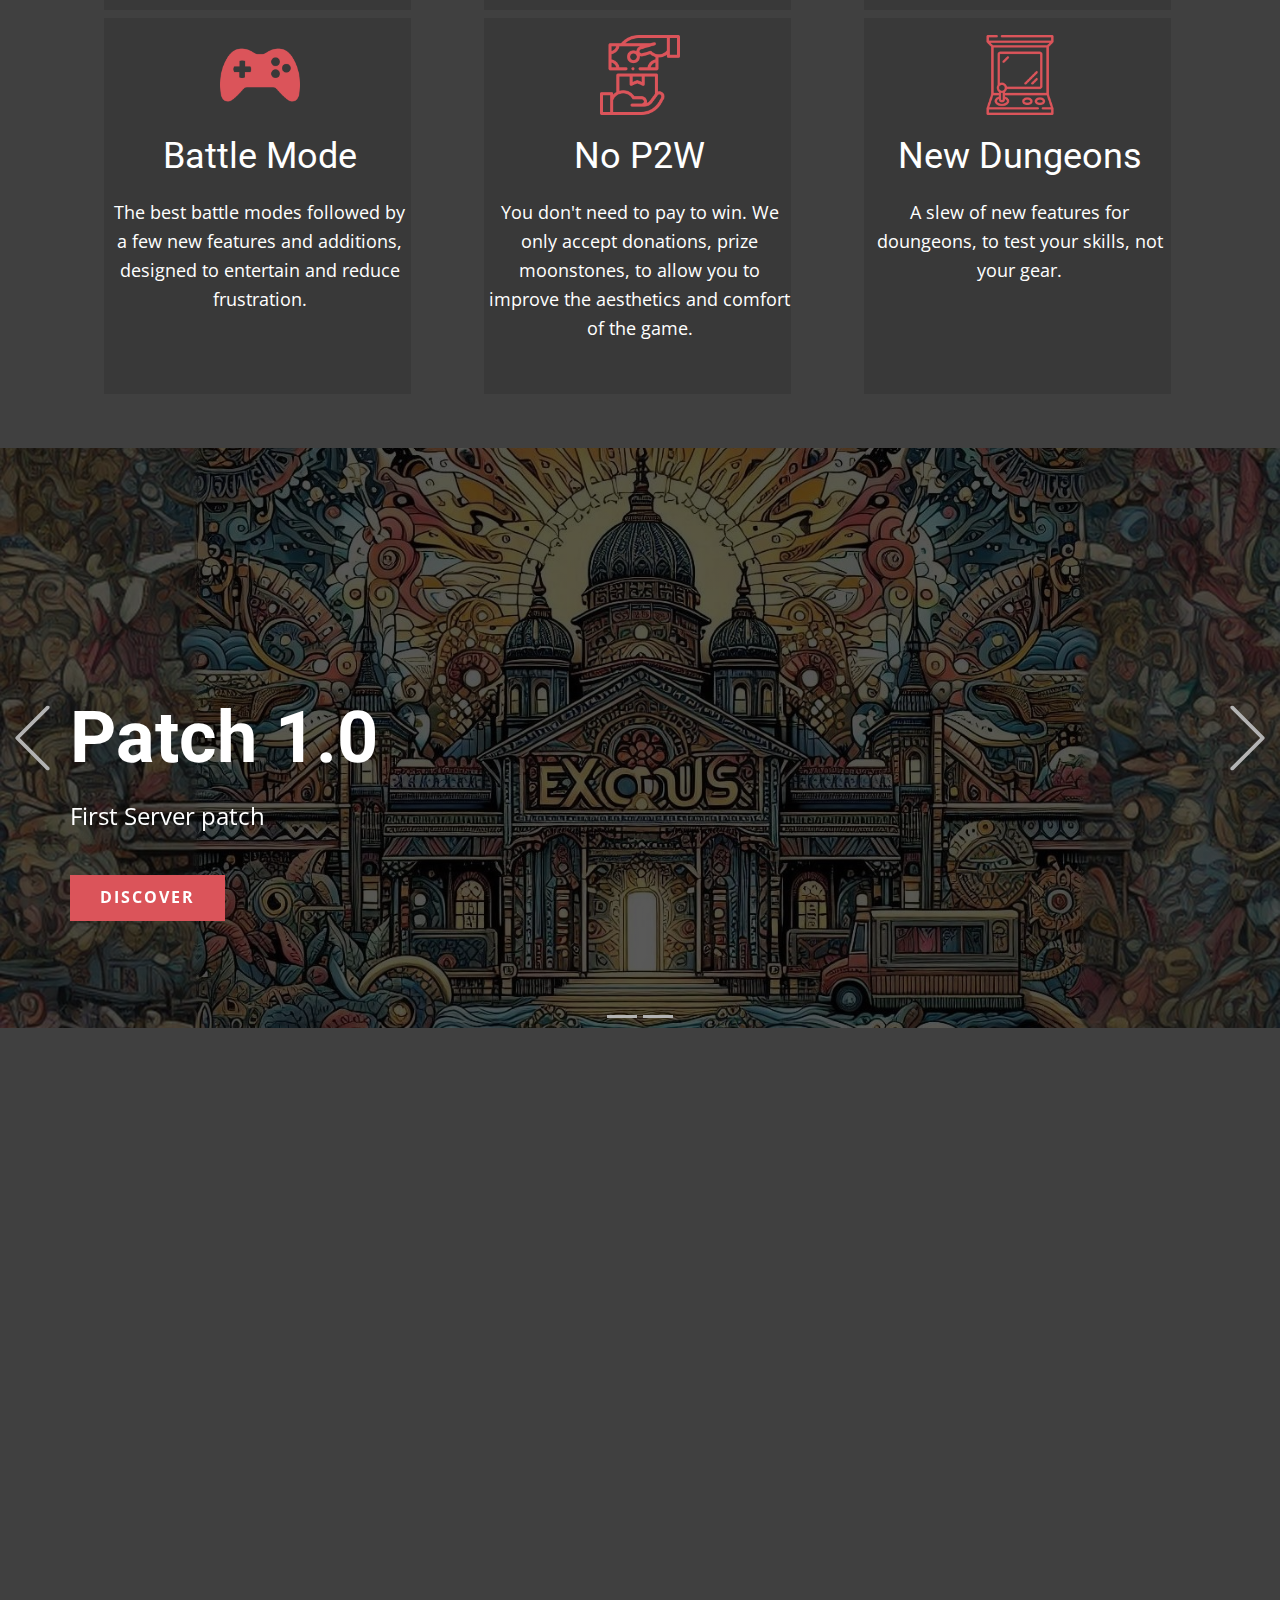
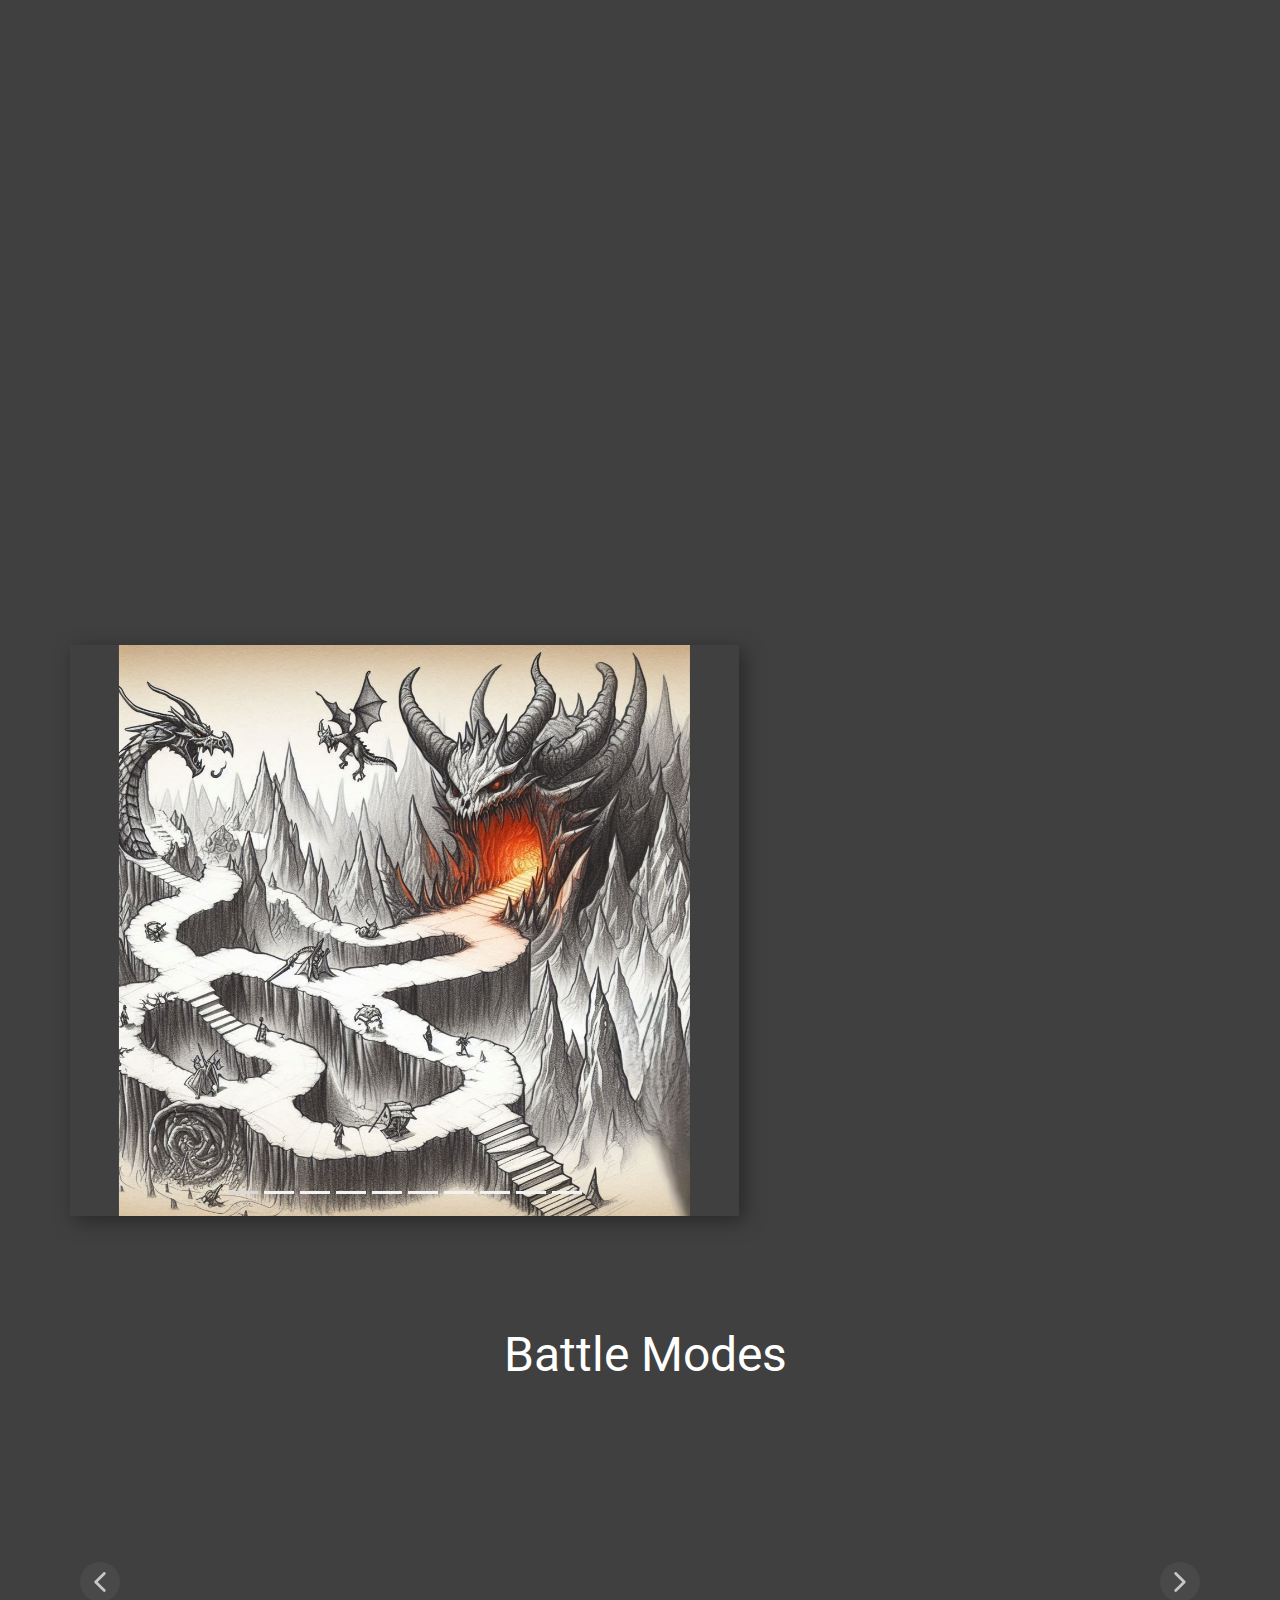
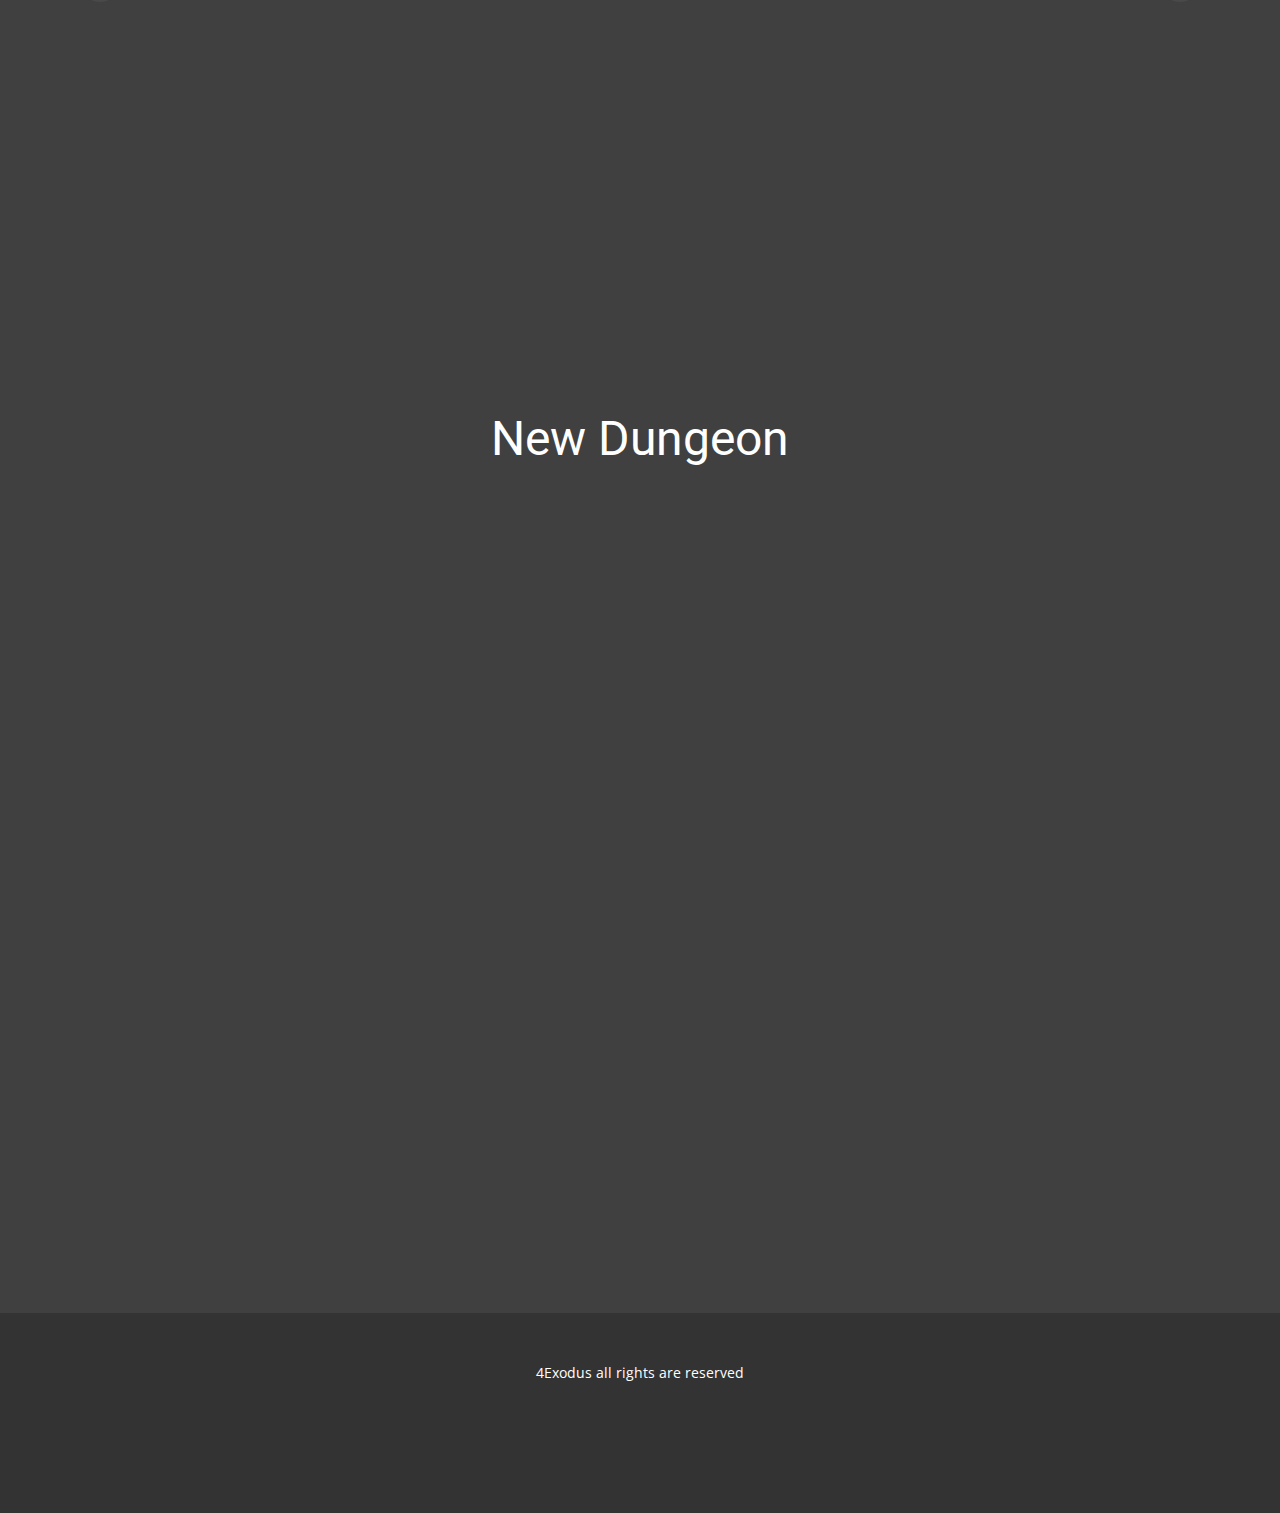
==== commit 445462dc: "Add files via upload" ====
--- a/index.html
+++ b/index.html
@@ -2,14 +2,15 @@
 <html style="font-size: 16px;" lang="it"><head>
     <meta name="viewport" content="width=device-width, initial-scale=1.0">
     <meta charset="utf-8">
-    <meta name="keywords" content="4 Kingdome​, Patch 1.0, Patch 1.0, Battle Modes, New maps​, New Doungeon​">
-    <meta name="description" content="">
+    <meta name="keywords" content="4 Exodus, Patch 1.0, Patch 1.0, Battle Modes, New maps​, New Dungeon​, 4story, 4vision, 4classic, 4exodus, Dungeon, Patchnote, Battle Royale">
+    <meta name="description" content="Welcome to 4Exodus! The most belanced server!">
     <title>Home</title>
     <link rel="stylesheet" href="nicepage.css" media="screen">
 <link rel="stylesheet" href="Home.css" media="screen">
     <script class="u-script" type="text/javascript" src="jquery.js" defer=""></script>
     <script class="u-script" type="text/javascript" src="nicepage.js" defer=""></script>
     <meta name="generator" content="Nicepage 6.12.5, nicepage.com">
+    <meta property="og:image" content="images/file2.png">
     <link id="u-theme-google-font" rel="stylesheet" href="https://fonts.googleapis.com/css?family=Roboto:100,100i,300,300i,400,400i,500,500i,700,700i,900,900i|Open+Sans:300,300i,400,400i,500,500i,600,600i,700,700i,800,800i">
     
     
@@ -24,19 +25,20 @@
 		"@context": "http://schema.org",
 		"@type": "Organization",
 		"name": "",
-		"logo": "images/file2.png"
+		"logo": "images/file2.png?rand=87bc"
 }</script>
     <meta name="theme-color" content="#478ac9">
     <meta property="og:title" content="Home">
+    <meta property="og:description" content="Welcome to 4Exodus! The most belanced server!">
     <meta property="og:type" content="website">
   <meta data-intl-tel-input-cdn-path="intlTelInput/"></head>
   <body data-home-page="Home.html" data-home-page-title="Home" data-path-to-root="./" data-include-products="false" class="u-body u-xl-mode" data-lang="it"><header class=" u-border-no-bottom u-border-no-left u-border-no-right u-border-no-top u-clearfix u-container-align-center u-header u-section-row-container" id="sec-541e" style="background-image: none;" data-animation-name="" data-animation-duration="0" data-animation-delay="0" data-animation-direction=""><div class="u-section-rows" style="">
         <div class="u-clearfix u-grey-75 u-section-row u-sticky u-sticky-884c u-section-row-1" data-animation-name="" data-animation-duration="0" data-animation-delay="0" data-animation-direction="" id="sec-793c">
           <div class="u-clearfix u-sheet u-sheet-1">
             <a href="#" class="u-image u-logo u-image-1" data-image-width="1024" data-image-height="1024" data-animation-name="pulse" data-animation-duration="1000" data-animation-delay="0" data-animation-direction="">
-              <img class="u-logo-image u-logo-image-1" src="images/file2.png">
+              <img class="u-logo-image u-logo-image-1" src="images/file2.png?rand=87bc">
             </a>
-            <nav class="u-menu u-menu-one-level u-offcanvas u-menu-1" data-responsive-from="MD">
+            <nav class="u-menu u-menu-one-level u-menu-1" data-responsive-from="MD">
               <div class="menu-collapse" style="font-size: 1.25rem; font-weight: 700; text-transform: uppercase; letter-spacing: 5px;">
                 <a class="u-button-style u-custom-active-border-color u-custom-active-color u-custom-border u-custom-border-color u-custom-borders u-custom-hover-border-color u-custom-hover-color u-custom-left-right-menu-spacing u-custom-padding-bottom u-custom-text-active-color u-custom-text-color u-custom-text-decoration u-custom-text-hover-color u-custom-top-bottom-menu-spacing u-nav-link u-text-active-palette-1-base u-text-hover-palette-2-base" href="#">
                   <svg class="u-svg-link" viewBox="0 0 24 24"><use xmlns:xlink="http://www.w3.org/1999/xlink" xlink:href="#menu-hamburger"></use></svg>
@@ -56,7 +58,7 @@
                 <div class="u-black u-container-style u-inner-container-layout u-opacity u-opacity-95 u-sidenav">
                   <div class="u-inner-container-layout u-sidenav-overflow">
                     <div class="u-menu-close u-menu-close-1"></div>
-                    <ul class="u-align-center u-nav u-popupmenu-items u-unstyled u-nav-2"><li class="u-nav-item"><a class="u-button-style u-nav-link" href="Home.html">Home</a>
+                    <ul class="u-align-center u-nav u-popupmenu-items u-spacing-0 u-unstyled u-nav-2"><li class="u-nav-item"><a class="u-button-style u-nav-link" href="Home.html">Home</a>
 </li><li class="u-nav-item"><a class="u-button-style u-nav-link" href="Home.html#carousel-f766">News</a>
 </li><li class="u-nav-item"><a class="u-button-style u-nav-link" href="Home.html#sec-6700">Classes</a>
 </li><li class="u-nav-item"><a class="u-button-style u-nav-link" href="Supporto.html">Support</a>
@@ -67,7 +69,7 @@
                 <div class="u-black u-menu-overlay u-opacity u-opacity-70"></div>
               </div>
             </nav>
-            <a href="download.html" class="u-active-palette-2-dark-1 u-align-center u-border-none u-btn u-btn-round u-button-style u-hover-palette-2-light-1 u-palette-2-base u-radius-50 u-text-active-white u-btn-1" data-animation-name="customAnimationIn" data-animation-duration="1000" data-animation-delay="0"><span class="u-file-icon u-icon u-icon-1"><img src="images/7532231.png" alt=""></span>Downaload
+            <a href="download.html" class="u-active-palette-2-dark-1 u-align-center u-border-none u-btn u-btn-round u-button-style u-hover-palette-2-light-1 u-palette-2-base u-radius-50 u-text-active-white u-btn-1" data-animation-name="customAnimationIn" data-animation-duration="1000" data-animation-delay="0"><span class="u-file-icon u-icon u-icon-1"><img src="images/7532231.png" alt=""></span>Download
             </a>
           </div>
           
@@ -92,8 +94,8 @@
       </div></header>
     <section class="u-clearfix u-image u-shading u-section-1" id="sec-1109" data-image-width="1920" data-image-height="1200">
       <div class="u-clearfix u-sheet u-sheet-1">
-        <img class="u-image u-image-contain u-image-default u-preserve-proportions u-image-1" src="images/file2.png" alt="" data-image-width="1024" data-image-height="1024" data-animation-name="customAnimationIn" data-animation-duration="1000" data-animation-delay="0" data-animation-direction="">
-        <a href="#" class="u-active-palette-2-dark-1 u-border-none u-btn u-button-style u-hover-palette-2-light-1 u-palette-2-base u-btn-1" data-animation-name="pulse" data-animation-duration="1000" data-animation-delay="0" data-animation-direction="">Registrati </a>
+        <img class="u-image u-image-contain u-image-default u-preserve-proportions u-image-1" src="images/file2.png?rand=8a95" alt="" data-image-width="1024" data-image-height="1024" data-animation-name="customAnimationIn" data-animation-duration="1000" data-animation-delay="0" data-animation-direction="">
+        <a href="Register.html" class="u-active-palette-2-dark-1 u-border-none u-btn u-button-style u-hover-palette-2-light-1 u-palette-2-base u-btn-1" data-animation-name="pulse" data-animation-duration="1000" data-animation-delay="0" data-animation-direction="">Registrati </a>
       </div>
     </section>
     <section class="u-align-center u-clearfix u-grey-75 u-section-2" id="sec-ccd7">
@@ -109,42 +111,42 @@
             <div class="u-container-style u-list-item u-repeater-item">
               <div class="u-container-layout u-similar-container u-container-layout-1">
                 <div class="u-black u-hover-feature u-opacity u-opacity-10 u-shape u-shape-rectangle u-shape-1"></div><span class="u-align-center u-file-icon u-icon u-text-palette-2-base u-icon-1"><img src="images/2970715-cdd0bff2.png" alt=""></span>
-                <h3 class="u-align-center u-text u-text-default u-text-1">Balancing</h3>
+                <h3 class="u-align-center u-text u-text-default-lg u-text-default-md u-text-default-sm u-text-default-xl u-text-1">Balancing</h3>
                 <p class="u-align-center u-text u-text-2"> Greater identity to the classes. More viable options for the farm, modes designed to be balanced.</p>
               </div>
             </div>
             <div class="u-container-style u-list-item u-repeater-item">
               <div class="u-container-layout u-similar-container u-container-layout-2">
                 <div class="u-black u-hover-feature u-opacity u-opacity-10 u-shape u-shape-rectangle u-shape-2"></div><span class="u-align-center u-file-icon u-icon u-text-palette-2-base u-icon-2"><img src="images/4144964-e7177d56.png" alt=""></span>
-                <h3 class="u-align-center u-text u-text-default u-text-3">Stable server </h3>
+                <h3 class="u-align-center u-text u-text-default-lg u-text-default-md u-text-default-sm u-text-default-xl u-text-3">Stable server </h3>
                 <p class="u-align-center u-text u-text-4"> The best hosts guarantee us greater stability and significantly reduced lag.</p>
               </div>
             </div>
             <div class="u-container-style u-list-item u-repeater-item">
               <div class="u-container-layout u-similar-container u-container-layout-3">
                 <div class="u-black u-hover-feature u-opacity u-opacity-10 u-shape u-shape-rectangle u-shape-3"></div><span class="u-align-center u-file-icon u-icon u-text-palette-2-base u-icon-3"><img src="images/1694647-afec08a5.png" alt=""></span>
-                <h3 class="u-align-center u-text u-text-default u-text-5"> DirectX 12</h3>
-                <p class="u-align-center u-text u-text-6"> The DX12 allows for greater fluidity, greatly improving playing experience.</p>
+                <h3 class="u-align-center u-text u-text-default-lg u-text-default-md u-text-default-sm u-text-default-xl u-text-5"> DirectX 12 U</h3>
+                <p class="u-align-center u-text u-text-6"> The DX12 ULTRA allows for greater fluidity, greatly improving playing experience.</p>
               </div>
             </div>
             <div class="u-container-style u-list-item u-repeater-item">
               <div class="u-container-layout u-similar-container u-container-layout-4">
                 <div class="u-black u-hover-feature u-opacity u-opacity-10 u-shape u-shape-rectangle u-shape-4"></div><span class="u-align-center u-file-icon u-icon u-text-palette-2-base u-icon-4"><img src="images/13973-53c68179.png" alt=""></span>
-                <h3 class="u-align-center u-text u-text-default u-text-7"> Battle Mode</h3>
+                <h3 class="u-align-center u-text u-text-default-lg u-text-default-md u-text-default-sm u-text-default-xl u-text-7"> Battle Mode</h3>
                 <p class="u-align-center u-text u-text-8"> The best battle modes followed by a few new features and additions, designed to entertain and reduce frustration.</p>
               </div>
             </div>
             <div class="u-container-style u-list-item u-repeater-item">
               <div class="u-container-layout u-similar-container u-container-layout-5">
                 <div class="u-black u-hover-feature u-opacity u-opacity-10 u-shape u-shape-rectangle u-shape-5"></div><span class="u-align-center u-file-icon u-icon u-text-palette-2-base u-icon-5"><img src="images/4766874-142c9ae1.png" alt=""></span>
-                <h3 class="u-align-center u-text u-text-default u-text-9">No P2W </h3>
+                <h3 class="u-align-center u-text u-text-default-lg u-text-default-md u-text-default-sm u-text-default-xl u-text-9">No P2W </h3>
                 <p class="u-align-center u-text u-text-10"> You don't need to pay to win. We only accept donations, prize moonstones, to allow you to improve the aesthetics and comfort of the game.</p>
               </div>
             </div>
             <div class="u-container-style u-list-item u-repeater-item">
               <div class="u-container-layout u-similar-container u-container-layout-6">
                 <div class="u-black u-hover-feature u-opacity u-opacity-10 u-shape u-shape-rectangle u-shape-6"></div><span class="u-align-center u-file-icon u-icon u-text-palette-2-base u-icon-6"><img src="images/6578142-193c45c6.png" alt=""></span>
-                <h3 class="u-align-center u-text u-text-default u-text-11">New Doungeons </h3>
+                <h3 class="u-align-center u-text u-text-default-lg u-text-default-md u-text-default-sm u-text-default-xl u-text-11">New Dungeons </h3>
                 <p class="u-align-center u-text u-text-12"> A slew of new features for doungeons, to test your skills, not your gear.</p>
               </div>
             </div>
@@ -152,15 +154,15 @@
         </div>
       </div>
     </section>
-    <section class="u-carousel u-slide u-block-a42a-1" id="carousel-f766" data-interval="5000" data-u-ride="carousel">
+    <section class="u-carousel u-slide u-block-a42a-1" id="carousel-db0c" data-interval="5000" data-u-ride="carousel">
       <ol class="u-absolute-hcenter u-carousel-indicators u-block-a42a-2">
-        <li data-u-target="#carousel-f766" class="u-active u-grey-30" data-u-slide-to="0"></li>
-        <li data-u-target="#carousel-f766" class="u-grey-30" data-u-slide-to="1"></li>
+        <li data-u-target="#carousel-db0c" class="u-active u-grey-30" data-u-slide-to="0"></li>
+        <li data-u-target="#carousel-db0c" class="u-grey-30" data-u-slide-to="1"></li>
       </ol>
       <div class="u-carousel-inner" role="listbox">
-        <div class="u-active u-carousel-item u-clearfix u-container-align-left u-image u-shading u-section-3-1" data-image-width="1481" data-image-height="833">
+        <div class="u-active u-carousel-item u-clearfix u-container-align-left-lg u-container-align-left-xl u-image u-shading u-section-3-1" data-image-width="1481" data-image-height="833">
           <div class="u-clearfix u-sheet u-sheet-1">
-            <h1 class="u-align-left u-text u-text-default u-text-white u-title u-text-1">Patch 1.0</h1>
+            <h1 class="u-align-left u-text u-text-default-lg u-text-default-md u-text-default-sm u-text-default-xl u-text-white u-title u-text-1">Patch 1.0</h1>
             <p class="u-align-left u-large-text u-text u-text-variant u-text-white u-text-2">First Server patch </p>
             <a href="#" class="u-align-left u-btn u-btn-rectangle u-button-style u-palette-2-base u-radius-0 u-btn-1">Discover </a>
           </div>
@@ -173,14 +175,14 @@
           </div>
         </div>
       </div>
-      <a class="u-absolute-vcenter u-carousel-control u-carousel-control-prev u-text-grey-30 u-block-a42a-3" href="#carousel-f766" role="button" data-u-slide="prev">
+      <a class="u-absolute-vcenter u-carousel-control u-carousel-control-prev u-text-grey-30 u-block-a42a-3" href="#carousel-db0c" role="button" data-u-slide="prev">
         <span aria-hidden="true">
           <svg class="u-svg-link" viewBox="0 0 477.175 477.175"><path d="M145.188,238.575l215.5-215.5c5.3-5.3,5.3-13.8,0-19.1s-13.8-5.3-19.1,0l-225.1,225.1c-5.3,5.3-5.3,13.8,0,19.1l225.1,225
                     c2.6,2.6,6.1,4,9.5,4s6.9-1.3,9.5-4c5.3-5.3,5.3-13.8,0-19.1L145.188,238.575z"></path></svg>
         </span>
         <span class="sr-only">Previous</span>
       </a>
-      <a class="u-absolute-vcenter u-carousel-control u-carousel-control-next u-text-grey-30 u-block-a42a-4" href="#carousel-f766" role="button" data-u-slide="next">
+      <a class="u-absolute-vcenter u-carousel-control u-carousel-control-next u-text-grey-30 u-block-a42a-4" href="#carousel-db0c" role="button" data-u-slide="next">
         <span aria-hidden="true">
           <svg class="u-svg-link" viewBox="0 0 477.175 477.175"><path d="M360.731,229.075l-225.1-225.1c-5.3-5.3-13.8-5.3-19.1,0s-5.3,13.8,0,19.1l215.5,215.5l-215.5,215.5
                     c-5.3,5.3-5.3,13.8,0,19.1c2.6,2.6,6.1,4,9.5,4c3.4,0,6.9-1.3,9.5-4l225.1-225.1C365.931,242.875,365.931,234.275,360.731,229.075z"></path></svg>
@@ -193,45 +195,45 @@
         <div class="u-expanded-width u-list u-list-1">
           <div class="u-repeater u-repeater-1">
             <div class="u-list-item u-repeater-item u-list-item-1" data-animation-name="customAnimationIn" data-animation-duration="1000" data-animation-delay="0">
-              <div class="u-container-layout u-similar-container u-valign-top u-container-layout-1">
-                <img class="u-expanded-width u-hover-feature u-image u-image-1" src="images/assassin.png" data-image-width="1600" data-image-height="1200">
-                <h4 class="u-text u-text-1">Night Walker </h4>
-                <p class="u-text u-text-default u-text-2"> Born to strike in the shadows, it is at its best to take out out-of-position and isolated targets.</p>
+              <div class="u-container-layout u-similar-container u-valign-top-lg u-valign-top-md u-valign-top-sm u-valign-top-xl u-container-layout-1">
+                <img class="u-align-center u-expanded-width u-hover-feature u-image u-image-default u-image-1" data-image-width="1024" data-image-height="1024" src="images/assassin.jpg">
+                <h4 class="u-align-center u-text u-text-1">Night Walker </h4>
+                <p class="u-align-center u-text u-text-default u-text-2"> Born to strike in the shadows, it is at its best to take out out-of-position and isolated targets.</p>
               </div>
             </div>
             <div class="u-list-item u-repeater-item u-list-item-2" data-animation-name="customAnimationIn" data-animation-duration="1000">
-              <div class="u-container-layout u-similar-container u-valign-top u-container-layout-2">
-                <img class="u-expanded-width u-hover-feature u-image u-image-2" src="images/archer.png" data-image-width="860" data-image-height="458">
-                <h4 class="u-text u-text-3">Archer</h4>
-                <p class="u-text u-text-default u-text-4"> A shower of quick shots will allow you to take down even the toughest targets.</p>
+              <div class="u-container-layout u-similar-container u-valign-top-lg u-valign-top-md u-valign-top-sm u-valign-top-xl u-container-layout-2">
+                <img class="u-align-center u-expanded-width u-hover-feature u-image u-image-default u-image-2" data-image-width="1024" data-image-height="1024" src="images/archer1.jpg">
+                <h4 class="u-align-center u-text u-text-3">&nbsp;Archer</h4>
+                <p class="u-align-center u-text u-text-default u-text-4"> A shower of quick shots will allow you to take down even the toughest targets.</p>
               </div>
             </div>
             <div class="u-list-item u-repeater-item u-list-item-3" data-animation-name="customAnimationIn" data-animation-duration="1000">
-              <div class="u-container-layout u-similar-container u-valign-top u-container-layout-3">
-                <img class="u-expanded-width u-hover-feature u-image u-image-3" src="images/summoner.jpg" data-image-width="1920" data-image-height="1080">
-                <h4 class="u-text u-text-5">Summoner </h4>
-                <p class="u-text u-text-default u-text-6"> It doesn't have a lot of damage, but it's capable of crumbling even the strongest gears. It is at its best from enormous distances.</p>
+              <div class="u-container-layout u-similar-container u-valign-top-lg u-valign-top-md u-valign-top-sm u-valign-top-xl u-container-layout-3">
+                <img class="u-align-center u-expanded-width u-hover-feature u-image u-image-default u-image-3" data-image-width="1024" data-image-height="1024" src="images/OIG1.nCrBjWEjdbbYL.jpg">
+                <h4 class="u-align-center u-text u-text-5">&nbsp;Summoner </h4>
+                <p class="u-align-center u-text u-text-default u-text-6"> It doesn't have a lot of damage, but it's capable of crumbling even the strongest gears. It is at its best from enormous distances.</p>
               </div>
             </div>
             <div class="u-list-item u-repeater-item u-list-item-4" data-animation-name="customAnimationIn" data-animation-duration="1000">
-              <div class="u-container-layout u-similar-container u-valign-top u-container-layout-4">
-                <img class="u-expanded-width u-hover-feature u-image u-image-4" src="images/priest.jpg" data-image-width="1600" data-image-height="1200">
-                <h4 class="u-text u-text-7">Priest </h4>
-                <p class="u-text u-text-default u-text-8"> Care and protection are his mantra. He is able to determine victory thanks to his support.</p>
+              <div class="u-container-layout u-similar-container u-valign-top-lg u-valign-top-md u-valign-top-sm u-valign-top-xl u-container-layout-4">
+                <img class="u-align-center u-expanded-width u-hover-feature u-image u-image-default u-image-4" data-image-width="1024" data-image-height="1024" src="images/priest1.jpg">
+                <h4 class="u-align-center u-text u-text-7">&nbsp;Priest </h4>
+                <p class="u-align-center u-text u-text-default u-text-8"> Care and protection are his mantra. He is able to determine victory thanks to his support.</p>
               </div>
             </div>
             <div class="u-list-item u-repeater-item u-list-item-5" data-animation-name="customAnimationIn" data-animation-duration="1000">
-              <div class="u-container-layout u-similar-container u-valign-top u-container-layout-5">
-                <img class="u-expanded-width u-hover-feature u-image u-image-5" src="images/mage.jpg" data-image-width="1600" data-image-height="1200">
-                <h4 class="u-text u-text-9">Mage</h4>
-                <p class="u-text u-text-default u-text-10"> A lot of damage in a very short time. His goal is to finish off opponents.</p>
+              <div class="u-container-layout u-similar-container u-valign-top-lg u-valign-top-md u-valign-top-sm u-valign-top-xl u-container-layout-5">
+                <img class="u-align-center u-expanded-width u-hover-feature u-image u-image-default u-image-5" data-image-width="1024" data-image-height="1024" src="images/wizzard.jpg">
+                <h4 class="u-align-center u-text u-text-9">&nbsp;Mage</h4>
+                <p class="u-align-center u-text u-text-default u-text-10"> A lot of damage in a very short time. His goal is to finish off opponents.</p>
               </div>
             </div>
             <div class="u-list-item u-repeater-item u-list-item-6" data-animation-name="customAnimationIn" data-animation-duration="1000">
-              <div class="u-container-layout u-similar-container u-valign-top u-container-layout-6">
-                <img class="u-expanded-width u-hover-feature u-image u-image-6" src="images/warrior.jpg" data-image-width="1600" data-image-height="1200">
-                <h4 class="u-text u-text-11">Warrior</h4>
-                <p class="u-text u-text-default u-text-12"> A battle ram. Endowed with a very high resistance, he is not very fast, but if he reaches the opponent, he has no hope.</p>
+              <div class="u-container-layout u-similar-container u-valign-top-lg u-valign-top-md u-valign-top-sm u-valign-top-xl u-container-layout-6">
+                <img class="u-align-center u-expanded-width u-hover-feature u-image u-image-default u-image-6" data-image-width="923" data-image-height="923" src="images/war1.jpg">
+                <h4 class="u-align-center u-text u-text-11">&nbsp; &nbsp;Warrior</h4>
+                <p class="u-align-center u-text u-text-default u-text-12"> A battle ram. Endowed with a very high resistance, he is not very fast, but if he reaches the opponent, he has no hope.</p>
               </div>
             </div>
           </div>
@@ -245,40 +247,74 @@
       
     </section>
     <section class="u-align-center u-clearfix u-grey-75 u-section-5" id="sec-3b31">
-      <div class="u-clearfix u-sheet u-sheet-1">
-        <div id="carousel-4731" data-interval="5000" data-u-ride="carousel" class="u-carousel u-expanded-width-sm u-expanded-width-xs u-slider u-slider-1">
+      <div class="u-clearfix u-sheet u-valign-middle-xs u-sheet-1">
+        <div id="carousel-3838" data-interval="5000" data-u-ride="carousel" class="u-carousel u-expanded-width-sm u-expanded-width-xs u-slider u-slider-1">
           <ol class="u-absolute-hcenter u-carousel-indicators u-carousel-indicators-1">
-            <li data-u-target="#carousel-4731" class="u-active u-active-grey-15 u-grey-5 u-hover-grey-15 u-shape-rectangle" data-u-slide-to="0" style="width: 30px; height: 3px;"></li>
-            <li data-u-target="#carousel-4731" class="u-active-grey-15 u-grey-5 u-hover-grey-15 u-shape-rectangle" data-u-slide-to="1" style="width: 30px; height: 3px;"></li>
-            <li data-u-target="#carousel-4731" class="u-active-grey-15 u-grey-5 u-hover-grey-15 u-shape-rectangle" data-u-slide-to="2" style="width: 30px; height: 3px;"></li>
-            <li data-u-target="#carousel-4731" class="u-active-grey-15 u-grey-5 u-hover-grey-15 u-shape-rectangle" data-u-slide-to="3" style="width: 30px; height: 3px;"></li>
-            <li data-u-target="#carousel-4731" class="u-active-grey-15 u-grey-5 u-hover-grey-15 u-shape-rectangle" data-u-slide-to="4" style="width: 30px; height: 3px;"></li>
+            <li data-u-target="#carousel-3838" class="u-active u-active-grey-15 u-grey-5 u-hover-grey-15 u-shape-rectangle" data-u-slide-to="0" style="width: 30px; height: 3px;"></li>
+            <li data-u-target="#carousel-3838" class="u-active-grey-15 u-grey-5 u-hover-grey-15 u-shape-rectangle" data-u-slide-to="1" style="width: 30px; height: 3px;"></li>
+            <li data-u-target="#carousel-3838" class="u-active-grey-15 u-grey-5 u-hover-grey-15 u-shape-rectangle" data-u-slide-to="2" style="width: 30px; height: 3px;"></li>
+            <li data-u-target="#carousel-3838" class="u-active-grey-15 u-grey-5 u-hover-grey-15 u-shape-rectangle" data-u-slide-to="3" style="width: 30px; height: 3px;"></li>
+            <li data-u-target="#carousel-3838" class="u-active-grey-15 u-grey-5 u-hover-grey-15 u-shape-rectangle" data-u-slide-to="4" style="width: 30px; height: 3px;"></li>
+            <li data-u-target="#carousel-3838" class="u-active-grey-15 u-grey-5 u-hover-grey-15 u-shape-rectangle" data-u-slide-to="5" style="width: 30px; height: 3px;"></li>
+            <li data-u-target="#carousel-3838" class="u-active-grey-15 u-grey-5 u-hover-grey-15 u-shape-rectangle" data-u-slide-to="6" style="width: 30px; height: 3px;"></li>
+            <li data-u-target="#carousel-3838" class="u-active-grey-15 u-grey-5 u-hover-grey-15 u-shape-rectangle" data-u-slide-to="7" style="width: 30px; height: 3px;"></li>
+            <li data-u-target="#carousel-3838" class="u-active-grey-15 u-grey-5 u-hover-grey-15 u-shape-rectangle" data-u-slide-to="8" style="width: 30px; height: 3px;"></li>
+            <li data-u-target="#carousel-3838" class="u-active-grey-15 u-grey-5 u-hover-grey-15 u-shape-rectangle" data-u-slide-to="9" style="width: 30px; height: 3px;"></li>
           </ol>
           <div class="u-carousel-inner" role="listbox">
-            <div class="u-active u-carousel-item u-container-style u-image u-slide u-image-1" data-image-width="2000" data-image-height="1333">
+            <div class="u-active u-carousel-item u-container-style u-image u-image-contain u-slide u-image-1" data-image-width="1024" data-image-height="1024">
               <div class="u-container-layout u-container-layout-1"></div>
             </div>
-            <div class="u-carousel-item u-container-style u-image u-slide u-image-2" data-image-width="2000" data-image-height="1333">
+            <div class="u-carousel-item u-container-style u-image u-slide u-image-2" data-image-width="1024" data-image-height="1024">
               <div class="u-container-layout u-container-layout-2"></div>
             </div>
-            <div class="u-carousel-item u-container-style u-slide">
-              <div class="u-container-layout u-container-layout-3"></div>
-            </div>
-            <div class="u-carousel-item u-container-style u-slide">
-              <div class="u-container-layout u-container-layout-4"></div>
-            </div>
-            <div class="u-carousel-item u-container-style u-slide">
-              <div class="u-container-layout u-container-layout-5"></div>
-            </div>
-          </div>
-          <a class="u-absolute-vcenter u-carousel-control u-carousel-control-prev u-hidden u-spacing-13 u-text-grey-30 u-carousel-control-1" href="#carousel-4731" role="button" data-u-slide="prev">
+            <div class="u-carousel-item u-container-style u-palette-1-light-3 u-slide">
+              <div class="u-container-layout u-valign-middle u-container-layout-3">
+                <img class="u-image u-image-default u-preserve-proportions u-image-3" src="images/infernodimarduk.jpg" alt="" data-image-width="1024" data-image-height="1024">
+              </div>
+            </div>
+            <div class="u-carousel-item u-container-style u-slide">
+              <div class="u-container-layout u-valign-middle u-container-layout-4">
+                <img class="u-expanded-width u-image u-image-default u-preserve-proportions u-image-4" src="images/labirintodellefiemmeinfernali.jpg" alt="" data-image-width="1024" data-image-height="1024">
+              </div>
+            </div>
+            <div class="u-carousel-item u-container-style u-slide">
+              <div class="u-container-layout u-valign-middle u-container-layout-5">
+                <img class="u-expanded-width u-image u-image-default u-preserve-proportions u-image-5" src="images/narwashi.jpg" alt="" data-image-width="1024" data-image-height="1024">
+              </div>
+            </div>
+            <div class="u-carousel-item u-container-style u-slide">
+              <div class="u-container-layout u-valign-middle u-container-layout-6">
+                <img class="u-image u-image-default u-preserve-proportions u-image-6" src="images/domination.jpg" alt="" data-image-width="1024" data-image-height="1024">
+              </div>
+            </div>
+            <div class="u-carousel-item u-container-style u-slide">
+              <div class="u-container-layout u-valign-middle u-container-layout-7">
+                <img class="u-image u-image-default u-preserve-proportions u-image-7" src="images/br7.jpg" alt="" data-image-width="1024" data-image-height="1024">
+              </div>
+            </div>
+            <div class="u-carousel-item u-container-style u-slide">
+              <div class="u-container-layout u-valign-middle u-container-layout-8">
+                <img class="u-image u-image-default u-preserve-proportions u-image-8" src="images/BR3.jpg" alt="" data-image-width="1024" data-image-height="1024">
+              </div>
+            </div>
+            <div class="u-carousel-item u-container-style u-slide">
+              <div class="u-container-layout u-valign-middle u-container-layout-9">
+                <img class="u-expanded-width u-image u-image-default u-preserve-proportions u-image-9" src="images/arahur.jpg" alt="" data-image-width="1024" data-image-height="1024">
+              </div>
+            </div>
+            <div class="u-carousel-item u-container-style u-image u-slide u-image-10" data-image-width="956" data-image-height="715">
+              <div class="u-container-layout u-container-layout-10"></div>
+            </div>
+          </div>
+          <a class="u-absolute-vcenter u-carousel-control u-carousel-control-prev u-hidden u-spacing-13 u-text-grey-30 u-carousel-control-1" href="#carousel-3838" role="button" data-u-slide="prev">
             <span aria-hidden="true">
               <svg viewBox="0 0 477.175 477.175"><path d="M145.188,238.575l215.5-215.5c5.3-5.3,5.3-13.8,0-19.1s-13.8-5.3-19.1,0l-225.1,225.1c-5.3,5.3-5.3,13.8,0,19.1l225.1,225
                     c2.6,2.6,6.1,4,9.5,4s6.9-1.3,9.5-4c5.3-5.3,5.3-13.8,0-19.1L145.188,238.575z"></path></svg>
             </span>
             <span class="sr-only">+Previous</span>
           </a>
-          <a class="u-absolute-vcenter u-carousel-control u-carousel-control-next u-hidden u-spacing-13 u-text-grey-30 u-carousel-control-2" href="#carousel-4731" role="button" data-u-slide="next">
+          <a class="u-absolute-vcenter u-carousel-control u-carousel-control-next u-hidden u-spacing-13 u-text-grey-30 u-carousel-control-2" href="#carousel-3838" role="button" data-u-slide="next">
             <span aria-hidden="true">
               <svg viewBox="0 0 477.175 477.175"><path d="M360.731,229.075l-225.1-225.1c-5.3-5.3-13.8-5.3-19.1,0s-5.3,13.8,0,19.1l215.5,215.5l-215.5,215.5
                     c-5.3,5.3-5.3,13.8,0,19.1c2.6,2.6,6.1,4,9.5,4c3.4,0,6.9-1.3,9.5-4l225.1-225.1C365.931,242.875,365.931,234.275,360.731,229.075z"></path></svg>
@@ -286,8 +322,8 @@
             <span class="sr-only">+Next</span>
           </a>
         </div>
-        <div class="u-align-center-sm u-align-center-xs u-align-left-lg u-align-left-md u-align-left-xl u-container-style u-group u-white u-group-1" data-animation-name="fadeIn" data-animation-duration="1000" data-animation-delay="0">
-          <div class="u-container-layout u-container-layout-6">
+        <div class="u-align-center-sm u-align-center-xs u-align-left-lg u-align-left-md u-align-left-xl u-container-style u-expanded-width-xs u-group u-white u-group-1" data-animation-name="fadeIn" data-animation-duration="1000" data-animation-delay="0">
+          <div class="u-container-layout u-container-layout-11">
             <h2 class="u-text u-text-1">New maps </h2>
             <p class="u-text u-text-2"> The new maps have been meticulously crafted by our expert Level Designer, with the support of highly experienced players, to ensure innovation, variety, and fun. We have combined sophisticated design with feedback from seasoned veterans to create unique and engaging experiences that will keep players constantly excited and immersed.</p>
           </div>
@@ -382,7 +418,7 @@
       
     </section>
     <section class="u-clearfix u-container-align-center u-grey-75 u-valign-top-lg u-valign-top-md u-valign-top-xl u-section-7" id="carousel_a17b">
-      <h2 class="u-align-center u-text u-text-1">New Dougneon </h2>
+      <h2 class="u-align-center u-text u-text-1">New Dungeon </h2>
       <div class="data-layout-selected u-clearfix u-gutter-26 u-layout-custom-sm u-layout-custom-xs u-layout-wrap u-layout-wrap-1">
         <div class="u-layout">
           <div class="u-layout-row">
@@ -457,10 +493,6 @@
         <p class="u-small-text u-text u-text-variant u-text-1">4Exodus all rights are reserved </p>
       </div></footer>
     <section class="u-backlink u-clearfix u-grey-80">
-  
-    </section><span style="height: 64px; width: 64px; margin-left: 0px; margin-right: auto; margin-top: 0px; background-image: none; right: 20px; bottom: 20px; padding: 15px" class="u-back-to-top u-border-4 u-border-grey-75 u-icon u-icon-circle u-opacity u-opacity-85 u-palette-2-base" data-href="#">
-        <svg class="u-svg-link" preserveAspectRatio="xMidYMin slice" viewBox="0 0 551.13 551.13"><use xmlns:xlink="http://www.w3.org/1999/xlink" xlink:href="#svg-1d98"></use></svg>
-        <svg class="u-svg-content" enable-background="new 0 0 551.13 551.13" viewBox="0 0 551.13 551.13" xmlns="http://www.w3.org/2000/svg" id="svg-1d98"><path d="m275.565 189.451 223.897 223.897h51.668l-275.565-275.565-275.565 275.565h51.668z"></path></svg>
-    </span>
+      <p class="u-text">
   
 </body></html>--- a/nicepage.css
+++ b/nicepage.css
@@ -42755,6 +42755,8 @@
 .u-header .u-nav-2 {
   font-size: 1rem;
   letter-spacing: 0px;
+  text-shadow: 2px 2px 8px rgba(0,0,0,0.4);
+  font-weight: 400;
   margin: 20px 65px 0;
 }
 
@@ -42784,6 +42786,10 @@
   min-height: 10px;
 }
 @media (max-width: 1199px) {
+  .u-header .u-sheet-1 {
+    min-height: 81px;
+  }
+
   .u-header .u-image-1 {
     width: 76px;
     height: 76px;
@@ -42808,17 +42814,31 @@
 
 @media (max-width: 991px) {
   .u-header .u-sheet-1 {
-    min-height: 231px;
+    min-height: 86px;
   }
 
   .u-header .u-image-1 {
+    margin-top: 5px;
     margin-left: auto;
+  }
+
+  .u-header .u-menu-1 {
+    width: auto;
+    margin-top: -56px;
+    margin-right: 11px;
+  }
+
+  .u-header .u-nav-2 {
+    font-size: 1.5rem;
+    letter-spacing: 25px;
+    font-weight: 700;
+    margin-top: 0;
+    margin-left: auto;
+    margin-right: auto;
   }
 
   .u-header .u-btn-1 {
-    margin-right: auto;
-    margin-bottom: 60px;
-    margin-left: 848px;
+    margin: -45px -284px 23px 848px;
   }
 }
 
@@ -42827,14 +42847,33 @@
     min-height: 210px;
   }
 
+  .u-header .u-menu-1 {
+    margin-top: -56px;
+    margin-right: 11px;
+  }
+
+  .u-header .u-nav-2 {
+    width: 120px;
+  }
+
   .u-header .u-btn-1 {
+    margin-right: -284px;
     margin-left: 758px;
   }
 }
 
 @media (max-width: 575px) {
   .u-header .u-sheet-1 {
-    min-height: 211px;
+    min-height: 86px;
+  }
+
+  .u-header .u-image-1 {
+    margin-right: 123px;
+  }
+
+  .u-header .u-nav-2 {
+    margin-top: 32px;
+    margin-right: 43px;
   }
 
   .u-header .u-btn-1 {
--- a/Home.css
+++ b/Home.css
@@ -96,14 +96,14 @@
   transition-duration: 0.5s;
   box-shadow: 2px 0 0 0 rgba(0,0,0,0);
   transform: rotate(0deg) scale(1) translateX(0px) translateY(0px);
-  margin: 56px auto 0 34px;
+  margin: 55px auto 0 34px;
 }
 
 .u-section-2 .u-icon-1 {
   height: 80px;
   width: 80px;
   background-image: none;
-  margin: -360px 150px 0;
+  margin: -359px 150px 0;
 }
 
 .u-section-2 .u-text-1 {
@@ -125,14 +125,14 @@
   transition-duration: 0.5s;
   box-shadow: 2px 0 0 0 rgba(0,0,0,0);
   transform: rotate(0deg) scale(1) translateX(0px) translateY(0px);
-  margin: 56px auto 0 34px;
+  margin: 55px auto 0 34px;
 }
 
 .u-section-2 .u-icon-2 {
   height: 80px;
   width: 80px;
   background-image: none;
-  margin: -360px 150px 0;
+  margin: -359px 150px 0;
 }
 
 .u-section-2 .u-text-3 {
@@ -154,14 +154,14 @@
   transition-duration: 0.5s;
   box-shadow: 2px 0 0 0 rgba(0,0,0,0);
   transform: rotate(0deg) scale(1) translateX(0px) translateY(0px);
-  margin: 56px auto 0 34px;
+  margin: 55px auto 0 34px;
 }
 
 .u-section-2 .u-icon-3 {
   height: 80px;
   width: 80px;
   background-image: none;
-  margin: -360px 150px 0;
+  margin: -359px 150px 0;
 }
 
 .u-section-2 .u-text-5 {
@@ -183,14 +183,14 @@
   transition-duration: 0.5s;
   box-shadow: 2px 0 0 0 rgba(0,0,0,0);
   transform: rotate(0deg) scale(1) translateX(0px) translateY(0px);
-  margin: 56px auto 0 34px;
+  margin: 55px auto 0 34px;
 }
 
 .u-section-2 .u-icon-4 {
   height: 80px;
   width: 80px;
   background-image: none;
-  margin: -360px 150px 0;
+  margin: -359px 150px 0;
 }
 
 .u-section-2 .u-text-7 {
@@ -212,14 +212,14 @@
   transition-duration: 0.5s;
   box-shadow: 2px 0 0 0 rgba(0,0,0,0);
   transform: rotate(0deg) scale(1) translateX(0px) translateY(0px);
-  margin: 56px auto 0 34px;
+  margin: 55px auto 0 34px;
 }
 
 .u-section-2 .u-icon-5 {
   height: 80px;
   width: 80px;
   background-image: none;
-  margin: -360px 150px 0;
+  margin: -359px 150px 0;
 }
 
 .u-section-2 .u-text-9 {
@@ -241,14 +241,14 @@
   transition-duration: 0.5s;
   box-shadow: 2px 0 0 0 rgba(0,0,0,0);
   transform: rotate(0deg) scale(1) translateX(0px) translateY(0px);
-  margin: 56px auto 0 34px;
+  margin: 55px auto 0 34px;
 }
 
 .u-section-2 .u-icon-6 {
   height: 80px;
   width: 80px;
   background-image: none;
-  margin: -360px 150px 0;
+  margin: -359px 150px 0;
 }
 
 .u-section-2 .u-text-11 {
@@ -298,10 +298,116 @@
 }
 
 @media (max-width: 991px) {
+  .u-section-2 .u-sheet-1 {
+    min-height: 1249px;
+  }
+
+  .u-section-2 .u-list-1 {
+    margin-bottom: 10px;
+    margin-right: initial;
+    margin-left: initial;
+  }
+
   .u-section-2 .u-repeater-1 {
     grid-auto-columns: 50%;
     grid-template-columns: repeat(2, 50%);
-    min-height: 1175px;
+    min-height: 1255px;
+  }
+
+  .u-section-2 .u-container-layout-1 {
+    padding-bottom: 27px;
+  }
+
+  .u-section-2 .u-shape-1 {
+    margin-top: 26px;
+    margin-right: 19px;
+  }
+
+  .u-section-2 .u-text-2 {
+    width: auto;
+    margin-top: 43px;
+    margin-right: 29px;
+    margin-left: 44px;
+  }
+
+  .u-section-2 .u-container-layout-2 {
+    padding-bottom: 27px;
+  }
+
+  .u-section-2 .u-shape-2 {
+    margin-top: 26px;
+    margin-right: 19px;
+  }
+
+  .u-section-2 .u-text-4 {
+    width: auto;
+    margin-top: 43px;
+    margin-right: 29px;
+    margin-left: 44px;
+  }
+
+  .u-section-2 .u-container-layout-3 {
+    padding-bottom: 27px;
+  }
+
+  .u-section-2 .u-shape-3 {
+    margin-top: 26px;
+    margin-right: 19px;
+  }
+
+  .u-section-2 .u-text-6 {
+    width: auto;
+    margin-top: 43px;
+    margin-right: 29px;
+    margin-left: 44px;
+  }
+
+  .u-section-2 .u-container-layout-4 {
+    padding-bottom: 27px;
+  }
+
+  .u-section-2 .u-shape-4 {
+    margin-top: 26px;
+    margin-right: 19px;
+  }
+
+  .u-section-2 .u-text-8 {
+    width: auto;
+    margin-top: 43px;
+    margin-right: 29px;
+    margin-left: 44px;
+  }
+
+  .u-section-2 .u-container-layout-5 {
+    padding-bottom: 27px;
+  }
+
+  .u-section-2 .u-shape-5 {
+    margin-top: 26px;
+    margin-right: 19px;
+  }
+
+  .u-section-2 .u-text-10 {
+    width: auto;
+    margin-top: 43px;
+    margin-right: 29px;
+    margin-left: 44px;
+  }
+
+  .u-section-2 .u-container-layout-6 {
+    padding-bottom: 27px;
+  }
+
+  .u-section-2 .u-shape-6 {
+    margin-top: 26px;
+    margin-right: 19px;
+  }
+
+  .u-section-2 .u-text-12 {
+    width: auto;
+    margin-top: 43px;
+    margin-right: 29px;
+    margin-left: 44px;
   }
 }
 
@@ -310,61 +416,197 @@
     grid-auto-columns: 100%;
     grid-template-columns: 100%;
   }
+
+  .u-section-2 .u-text-2 {
+    margin-left: 0;
+    margin-right: 0;
+  }
+
+  .u-section-2 .u-text-4 {
+    margin-left: 0;
+    margin-right: 0;
+  }
+
+  .u-section-2 .u-text-6 {
+    margin-left: 0;
+    margin-right: 0;
+  }
+
+  .u-section-2 .u-text-8 {
+    margin-left: 0;
+    margin-right: 0;
+  }
+
+  .u-section-2 .u-text-10 {
+    margin-left: 0;
+    margin-right: 0;
+  }
+
+  .u-section-2 .u-text-12 {
+    margin-left: 0;
+    margin-right: 0;
+  }
 }
 
 @media (max-width: 575px) {
+  .u-section-2 .u-sheet-1 {
+    min-height: 2878px;
+  }
+
+  .u-section-2 .u-list-1 {
+    margin-bottom: 60px;
+    margin-right: initial;
+    margin-left: initial;
+  }
+
   .u-section-2 .u-shape-1 {
-    margin-left: 33px;
+    margin-top: 175px;
+    margin-right: 0;
+    margin-left: 24px;
   }
 
   .u-section-2 .u-icon-1 {
-    margin-left: 94px;
-    margin-right: 94px;
+    margin-top: -329px;
+    margin-right: 114px;
+    margin-left: auto;
+  }
+
+  .u-section-2 .u-text-1 {
+    width: auto;
+    margin-top: 62px;
+    margin-right: 83px;
+    margin-left: 116px;
+  }
+
+  .u-section-2 .u-text-2 {
+    margin-right: 3px;
+    margin-bottom: -95px;
+    margin-left: 35px;
   }
 
   .u-section-2 .u-shape-2 {
-    margin-left: 33px;
+    margin-top: 175px;
+    margin-right: 0;
+    margin-left: 24px;
   }
 
   .u-section-2 .u-icon-2 {
-    margin-left: 94px;
-    margin-right: 94px;
+    margin-top: -329px;
+    margin-right: 114px;
+    margin-left: auto;
+  }
+
+  .u-section-2 .u-text-3 {
+    width: auto;
+    margin-top: 62px;
+    margin-right: 83px;
+    margin-left: 116px;
+  }
+
+  .u-section-2 .u-text-4 {
+    margin-right: 3px;
+    margin-bottom: -95px;
+    margin-left: 35px;
   }
 
   .u-section-2 .u-shape-3 {
-    margin-left: 33px;
+    margin-top: 175px;
+    margin-right: 0;
+    margin-left: 24px;
   }
 
   .u-section-2 .u-icon-3 {
-    margin-left: 94px;
-    margin-right: 94px;
+    margin-top: -329px;
+    margin-right: 114px;
+    margin-left: auto;
+  }
+
+  .u-section-2 .u-text-5 {
+    width: auto;
+    margin-top: 62px;
+    margin-right: 83px;
+    margin-left: 116px;
+  }
+
+  .u-section-2 .u-text-6 {
+    margin-right: 3px;
+    margin-bottom: -95px;
+    margin-left: 35px;
   }
 
   .u-section-2 .u-shape-4 {
-    margin-left: 33px;
+    margin-top: 175px;
+    margin-right: 0;
+    margin-left: 24px;
   }
 
   .u-section-2 .u-icon-4 {
-    margin-left: 94px;
-    margin-right: 94px;
+    margin-top: -329px;
+    margin-right: 114px;
+    margin-left: auto;
+  }
+
+  .u-section-2 .u-text-7 {
+    width: auto;
+    margin-top: 62px;
+    margin-right: 83px;
+    margin-left: 116px;
+  }
+
+  .u-section-2 .u-text-8 {
+    margin-right: 3px;
+    margin-bottom: -95px;
+    margin-left: 35px;
   }
 
   .u-section-2 .u-shape-5 {
-    margin-left: 33px;
+    margin-top: 175px;
+    margin-right: 0;
+    margin-left: 24px;
   }
 
   .u-section-2 .u-icon-5 {
-    margin-left: 94px;
-    margin-right: 94px;
+    margin-top: -329px;
+    margin-right: 114px;
+    margin-left: auto;
+  }
+
+  .u-section-2 .u-text-9 {
+    width: auto;
+    margin-top: 62px;
+    margin-right: 83px;
+    margin-left: 116px;
+  }
+
+  .u-section-2 .u-text-10 {
+    margin-right: 3px;
+    margin-bottom: -95px;
+    margin-left: 35px;
   }
 
   .u-section-2 .u-shape-6 {
-    margin-left: 33px;
+    margin-top: 175px;
+    margin-right: 0;
+    margin-left: 24px;
   }
 
   .u-section-2 .u-icon-6 {
-    margin-left: 94px;
-    margin-right: 94px;
+    margin-top: -329px;
+    margin-right: 114px;
+    margin-left: auto;
+  }
+
+  .u-section-2 .u-text-11 {
+    width: auto;
+    margin-top: 62px;
+    margin-right: 83px;
+    margin-left: 116px;
+  }
+
+  .u-section-2 .u-text-12 {
+    margin-right: 3px;
+    margin-bottom: -95px;
+    margin-left: 35px;
   }
 }
 
@@ -508,41 +750,71 @@
 
 @media (max-width: 991px) {
   .u-section-3-1 .u-sheet-1 {
-    min-height: 366px;
+    min-height: 473px;
   }
 
   .u-section-3-1 .u-text-1 {
-    margin-right: 374px;
+    width: auto;
+    margin-top: 44px;
+    margin-right: auto;
+    margin-left: 36px;
   }
 
   .u-section-3-1 .u-text-2 {
-    margin-right: 146px;
+    width: auto;
+    margin-top: 44px;
+    margin-right: 102px;
+    margin-left: 44px;
+  }
+
+  .u-section-3-1 .u-btn-1 {
+    margin-top: 151px;
+    margin-bottom: 60px;
+    margin-left: 36px;
   }
 }
 
 @media (max-width: 767px) {
   .u-section-3-1 .u-sheet-1 {
-    min-height: 275px;
+    min-height: 355px;
   }
 
   .u-section-3-1 .u-text-1 {
     font-size: 3.75rem;
-    margin-right: 281px;
   }
 
   .u-section-3-1 .u-text-2 {
     margin-right: 0;
+    margin-left: 0;
+  }
+
+  .u-section-3-1 .u-btn-1 {
+    margin-left: 0;
   }
 }
 
 @media (max-width: 575px) {
   .u-section-3-1 .u-sheet-1 {
-    min-height: 173px;
+    min-height: 499px;
   }
 
   .u-section-3-1 .u-text-1 {
     font-size: 3rem;
-    margin-right: 177px;
+    width: 206px;
+    margin-top: 87px;
+    margin-left: auto;
+  }
+
+  .u-section-3-1 .u-text-2 {
+    margin-top: 75px;
+    margin-right: -75px;
+    margin-left: 75px;
+  }
+
+  .u-section-3-1 .u-btn-1 {
+    margin-top: 120px;
+    margin-left: 93px;
+    margin-right: 93px;
   }
 }
 
@@ -654,22 +926,25 @@
 }
 
 .u-section-4 .u-image-1 {
-  height: 239px;
+  height: 289px;
   transition-duration: 0.5s;
   transform-origin: center center;
   filter: brightness(0.75);
   box-shadow: 2px 0 0 0 rgba(0,0,0,0);
+  object-position: 100% 28.67%;
+  background-image: url("images/assassin.jpg");
+  background-position: 50% 50%;
   transform: translateX(0px) translateY(0px);
-  object-position: 100% 50%;
   margin: 0;
 }
 
 .u-section-4 .u-text-1 {
-  margin: 30px 174px 0 0;
+  width: 147px;
+  margin: 19px 83px 0;
 }
 
 .u-section-4 .u-text-2 {
-  margin: 20px 0 0;
+  margin: 32px 0 0;
 }
 
 .u-section-4 .u-list-item-2 {
@@ -685,21 +960,25 @@
 }
 
 .u-section-4 .u-image-2 {
-  height: 239px;
+  height: 289px;
   transition-duration: 0.5s;
   transform-origin: center center;
   filter: brightness(0.75);
   box-shadow: 2px 0 0 0 rgba(0,0,0,0);
+  background-image: url("images/archer1.jpg");
+  background-position: 50% 50%;
   transform: translateX(0px) translateY(0px);
+  object-position: 50% 17.86%;
   margin: 0;
 }
 
 .u-section-4 .u-text-3 {
-  margin: 30px 174px 0 0;
+  width: 147px;
+  margin: 19px 83px 0;
 }
 
 .u-section-4 .u-text-4 {
-  margin: 20px 0 0;
+  margin: 32px 0 0;
 }
 
 .u-section-4 .u-list-item-3 {
@@ -715,22 +994,25 @@
 }
 
 .u-section-4 .u-image-3 {
-  height: 239px;
+  height: 289px;
   transition-duration: 0.5s;
   transform-origin: center center;
   filter: brightness(0.75);
   box-shadow: 2px 0 0 0 rgba(0,0,0,0);
+  object-position: 100% 2.22%;
+  background-image: url("images/summoner1.jpg");
+  background-position: 50% 50%;
   transform: translateX(0px) translateY(0px);
-  object-position: 100% 50%;
   margin: 0;
 }
 
 .u-section-4 .u-text-5 {
-  margin: 30px 174px 0 0;
+  width: 147px;
+  margin: 19px 83px 0;
 }
 
 .u-section-4 .u-text-6 {
-  margin: 20px 0 0;
+  margin: 32px 0 0;
 }
 
 .u-section-4 .u-list-item-4 {
@@ -746,22 +1028,25 @@
 }
 
 .u-section-4 .u-image-4 {
-  height: 239px;
+  height: 289px;
   transition-duration: 0.5s;
   transform-origin: center center;
   filter: brightness(0.75);
   box-shadow: 2px 0 0 0 rgba(0,0,0,0);
+  object-position: 100% 10.43%;
+  background-image: url("images/priest1.jpg");
+  background-position: 50% 50%;
   transform: translateX(0px) translateY(0px);
-  object-position: 100% 50%;
   margin: 0;
 }
 
 .u-section-4 .u-text-7 {
-  margin: 30px 174px 0 0;
+  width: 147px;
+  margin: 19px 83px 0;
 }
 
 .u-section-4 .u-text-8 {
-  margin: 20px 0 0;
+  margin: 32px 0 0;
 }
 
 .u-section-4 .u-list-item-5 {
@@ -777,22 +1062,25 @@
 }
 
 .u-section-4 .u-image-5 {
-  height: 239px;
+  height: 289px;
   transition-duration: 0.5s;
   transform-origin: center center;
   filter: brightness(0.75);
   box-shadow: 2px 0 0 0 rgba(0,0,0,0);
+  object-position: 0% 23.94%;
+  background-image: url("images/wizzard.jpg");
+  background-position: 50% 50%;
   transform: translateX(0px) translateY(0px);
-  object-position: 0% 50%;
   margin: 0;
 }
 
 .u-section-4 .u-text-9 {
-  margin: 30px 174px 0 0;
+  width: 147px;
+  margin: 19px 83px 0;
 }
 
 .u-section-4 .u-text-10 {
-  margin: 20px 0 0;
+  margin: 32px 0 0;
 }
 
 .u-section-4 .u-list-item-6 {
@@ -808,22 +1096,25 @@
 }
 
 .u-section-4 .u-image-6 {
-  height: 239px;
+  height: 289px;
   transition-duration: 0.5s;
   transform-origin: center center;
   filter: brightness(0.75);
   box-shadow: 2px 0 0 0 rgba(0,0,0,0);
+  object-position: 100% 0%;
+  background-image: url("images/war1.jpg");
+  background-position: 50% 50%;
   transform: translateX(0px) translateY(0px);
-  object-position: 100% 50%;
   margin: 0;
 }
 
 .u-section-4 .u-text-11 {
-  margin: 30px 174px 0 0;
+  width: 147px;
+  margin: 19px 83px 0;
 }
 
 .u-section-4 .u-text-12 {
-  margin: 20px 0 0;
+  margin: 32px 0 0;
 }
 
 @media (max-width: 1199px) {
@@ -842,68 +1133,50 @@
 
   .u-section-4 .u-image-1 {
     inset: auto;
-    height: 189px;
-    margin-right: initial;
-    margin-left: initial;
-  }
-
-  .u-section-4 .u-text-1 {
-    margin-right: 0;
+    height: 229px;
+    --radius: 150px;
+    margin-right: initial;
+    margin-left: initial;
   }
 
   .u-section-4 .u-image-2 {
     inset: auto;
     height: 189px;
-    margin-right: initial;
-    margin-left: initial;
-  }
-
-  .u-section-4 .u-text-3 {
-    margin-right: 0;
+    --radius: 150px;
+    margin-right: initial;
+    margin-left: initial;
   }
 
   .u-section-4 .u-image-3 {
     inset: auto;
     height: 189px;
-    margin-right: initial;
-    margin-left: initial;
-  }
-
-  .u-section-4 .u-text-5 {
-    margin-right: 0;
+    --radius: 150px;
+    margin-right: initial;
+    margin-left: initial;
   }
 
   .u-section-4 .u-image-4 {
     inset: auto;
     height: 189px;
-    margin-right: initial;
-    margin-left: initial;
-  }
-
-  .u-section-4 .u-text-7 {
-    margin-right: 0;
+    --radius: 150px;
+    margin-right: initial;
+    margin-left: initial;
   }
 
   .u-section-4 .u-image-5 {
     inset: auto;
     height: 189px;
-    margin-right: initial;
-    margin-left: initial;
-  }
-
-  .u-section-4 .u-text-9 {
-    margin-right: 0;
+    --radius: 150px;
+    margin-right: initial;
+    margin-left: initial;
   }
 
   .u-section-4 .u-image-6 {
     inset: auto;
     height: 189px;
-    margin-right: initial;
-    margin-left: initial;
-  }
-
-  .u-section-4 .u-text-11 {
-    margin-right: 0;
+    --radius: 150px;
+    margin-right: initial;
+    margin-left: initial;
   }
 }
 
@@ -919,7 +1192,7 @@
   }
 
   .u-section-4 .u-image-1 {
-    height: 224px;
+    height: 271px;
     margin-right: initial;
     margin-left: initial;
   }
@@ -977,7 +1250,7 @@
   }
 
   .u-section-4 .u-image-1 {
-    height: 388px;
+    height: 470px;
     margin-right: initial;
     margin-left: initial;
   }
@@ -1040,47 +1313,47 @@
 
 @media (max-width: 575px) {
   .u-section-4 .u-sheet-1 {
-    min-height: 1471px;
+    min-height: 2707px;
   }
 
   .u-section-4 .u-list-1 {
-    margin-top: 60px;
+    margin-top: 30px;
     margin-right: initial;
     margin-left: initial;
   }
 
   .u-section-4 .u-image-1 {
-    height: 239px;
+    height: 215px;
     margin-right: initial;
     margin-left: initial;
   }
 
   .u-section-4 .u-image-2 {
-    height: 239px;
+    height: 215px;
     margin-right: initial;
     margin-left: initial;
   }
 
   .u-section-4 .u-image-3 {
-    height: 239px;
+    height: 215px;
     margin-right: initial;
     margin-left: initial;
   }
 
   .u-section-4 .u-image-4 {
-    height: 239px;
+    height: 215px;
     margin-right: initial;
     margin-left: initial;
   }
 
   .u-section-4 .u-image-5 {
-    height: 239px;
+    height: 215px;
     margin-right: initial;
     margin-left: initial;
   }
 
   .u-section-4 .u-image-6 {
-    height: 239px;
+    height: 215px;
     margin-right: initial;
     margin-left: initial;
   }
@@ -1290,7 +1563,7 @@
 }
 
 .u-section-5 .u-image-1 {
-  background-image: url("[data-uri]");
+  background-image: url("images/infernodimarduk2.jpg");
   background-position: 50% 50%;
   margin-top: 0;
   margin-bottom: 0;
@@ -1301,7 +1574,7 @@
 }
 
 .u-section-5 .u-image-2 {
-  background-image: url("[data-uri]");
+  background-image: url("images/labirintodelladisperazione.jpg");
   background-position: 50% 50%;
   margin-top: 0;
   margin-bottom: 0;
@@ -1312,15 +1585,82 @@
 }
 
 .u-section-5 .u-container-layout-3 {
-  padding: 30px 50px;
+  padding: 0;
+}
+
+.u-section-5 .u-image-3 {
+  width: 681px;
+  height: 681px;
+  margin: -55px -6px;
 }
 
 .u-section-5 .u-container-layout-4 {
-  padding: 30px 50px;
+  padding: 0;
+}
+
+.u-section-5 .u-image-4 {
+  height: auto;
+  margin-top: -49px;
+  margin-bottom: -49px;
 }
 
 .u-section-5 .u-container-layout-5 {
-  padding: 30px 50px;
+  padding: 0;
+}
+
+.u-section-5 .u-image-5 {
+  height: auto;
+  margin-top: -49px;
+  margin-bottom: -49px;
+}
+
+.u-section-5 .u-container-layout-6 {
+  padding: 0;
+}
+
+.u-section-5 .u-image-6 {
+  width: 678px;
+  height: 678px;
+  margin: -53px -4px;
+}
+
+.u-section-5 .u-container-layout-7 {
+  padding: 0;
+}
+
+.u-section-5 .u-image-7 {
+  width: 681px;
+  height: 681px;
+  margin: -55px -6px;
+}
+
+.u-section-5 .u-container-layout-8 {
+  padding: 0;
+}
+
+.u-section-5 .u-image-8 {
+  width: 677px;
+  height: 677px;
+  margin: -53px -4px;
+}
+
+.u-section-5 .u-container-layout-9 {
+  padding: 0;
+}
+
+.u-section-5 .u-image-9 {
+  height: auto;
+  margin-top: -49px;
+  margin-bottom: -49px;
+}
+
+.u-section-5 .u-image-10 {
+  background-image: url("images/arahur2.jpg");
+  background-position: 50% 50%;
+}
+
+.u-section-5 .u-container-layout-10 {
+  padding: 0;
 }
 
 .u-section-5 .u-carousel-control-1 {
@@ -1341,10 +1681,10 @@
   min-height: 396px;
   background-image: none;
   box-shadow: 5px 5px 20px 0 rgba(0,0,0,0.4);
-  margin: -483px 0 60px auto;
-}
-
-.u-section-5 .u-container-layout-6 {
+  margin: -483px 0 60px 559px;
+}
+
+.u-section-5 .u-container-layout-11 {
   padding: 30px 50px;
 }
 
@@ -1357,12 +1697,20 @@
 }
 
 @media (max-width: 1199px) {
-  .u-section-5 .u-slider-1 {
-    width: 607px;
+  .u-section-5 .u-image-4 {
+    height: NaNpx;
+  }
+
+  .u-section-5 .u-image-5 {
+    height: NaNpx;
+  }
+
+  .u-section-5 .u-image-9 {
+    height: NaNpx;
   }
 
   .u-section-5 .u-group-1 {
-    width: 452px;
+    margin-left: 359px;
   }
 }
 
@@ -1371,35 +1719,18 @@
     min-height: 661px;
   }
 
-  .u-section-5 .u-slider-1 {
-    width: 511px;
-    min-height: 541px;
-  }
-
-  .u-section-5 .u-container-layout-3 {
+  .u-section-5 .u-group-1 {
+    width: 379px;
+    min-height: 473px;
+    margin-top: -537px;
+    margin-right: -32px;
+    margin-left: auto;
+  }
+
+  .u-section-5 .u-container-layout-11 {
     padding-left: 30px;
     padding-right: 30px;
-  }
-
-  .u-section-5 .u-container-layout-4 {
-    padding-left: 30px;
-    padding-right: 30px;
-  }
-
-  .u-section-5 .u-container-layout-5 {
-    padding-left: 30px;
-    padding-right: 30px;
-  }
-
-  .u-section-5 .u-group-1 {
-    width: 360px;
-    margin-top: -468px;
-    margin-bottom: 30px;
-  }
-
-  .u-section-5 .u-container-layout-6 {
-    padding-left: 30px;
-    padding-right: 30px;
+    padding-bottom: 17px;
   }
 }
 
@@ -1409,8 +1740,7 @@
   }
 
   .u-section-5 .u-slider-1 {
-    min-height: 499px;
-    margin-top: 363px;
+    min-height: 430px;
     margin-right: initial;
     margin-left: initial;
     width: auto;
@@ -1426,30 +1756,35 @@
     padding-right: 10px;
   }
 
-  .u-section-5 .u-container-layout-3 {
-    padding-left: 10px;
-    padding-right: 10px;
-  }
-
-  .u-section-5 .u-container-layout-4 {
-    padding-left: 10px;
-    padding-right: 10px;
-  }
-
-  .u-section-5 .u-container-layout-5 {
-    padding-left: 10px;
-    padding-right: 10px;
-  }
-
-  .u-section-5 .u-group-1 {
-    width: 408px;
-    min-height: 389px;
-    margin-top: -802px;
-    margin-right: auto;
-    margin-bottom: 18px;
-  }
-
-  .u-section-5 .u-container-layout-6 {
+  .u-section-5 .u-image-3 {
+    width: 540px;
+    height: 540px;
+    margin-left: 0;
+    margin-right: 0;
+  }
+
+  .u-section-5 .u-image-6 {
+    width: 540px;
+    height: 540px;
+    margin-left: 0;
+    margin-right: 0;
+  }
+
+  .u-section-5 .u-image-7 {
+    width: 540px;
+    height: 540px;
+    margin-left: 0;
+    margin-right: 0;
+  }
+
+  .u-section-5 .u-image-8 {
+    width: 540px;
+    height: 540px;
+    margin-left: 0;
+    margin-right: 0;
+  }
+
+  .u-section-5 .u-container-layout-11 {
     padding-top: 27px;
     padding-bottom: 27px;
   }
@@ -1465,22 +1800,61 @@
 
 @media (max-width: 575px) {
   .u-section-5 .u-sheet-1 {
-    min-height: 903px;
+    min-height: 631px;
   }
 
   .u-section-5 .u-slider-1 {
-    min-height: 394px;
-    margin-top: 449px;
+    min-height: 230px;
+    margin-top: 0;
     width: auto;
     margin-right: initial;
     margin-left: initial;
   }
 
+  .u-section-5 .u-image-3 {
+    width: 340px;
+    height: 340px;
+  }
+
+  .u-section-5 .u-image-6 {
+    width: 340px;
+    height: 340px;
+  }
+
+  .u-section-5 .u-image-7 {
+    width: 340px;
+    height: 340px;
+  }
+
+  .u-section-5 .u-image-8 {
+    width: 340px;
+    height: 340px;
+  }
+
   .u-section-5 .u-group-1 {
-    width: 302px;
-    min-height: 449px;
-    margin-top: -783px;
-    margin-bottom: 60px;
+    min-height: 401px;
+    margin-top: -631px;
+    margin-bottom: -171px;
+    margin-right: initial;
+    margin-left: initial;
+    width: auto;
+  }
+
+  .u-section-5 .u-container-layout-11 {
+    padding-top: 0;
+    padding-left: 22px;
+    padding-right: 22px;
+  }
+
+  .u-section-5 .u-text-1 {
+    margin-left: 8px;
+    margin-right: 8px;
+  }
+
+  .u-section-5 .u-text-2 {
+    margin-top: 46px;
+    margin-left: 8px;
+    margin-right: 8px;
   }
 }.u-section-6 .u-sheet-1 {
   min-height: 737px;
@@ -1879,12 +2253,21 @@
 
 @media (max-width: 575px) {
   .u-section-6 .u-sheet-1 {
-    min-height: 590px;
+    min-height: 701px;
   }
 
   .u-section-6 .u-text-1 {
-    margin-left: 128px;
-    margin-right: 128px;
+    width: auto;
+    margin-top: 54px;
+    margin-right: 68px;
+    margin-left: 91px;
+  }
+
+  .u-section-6 .u-list-1 {
+    margin-top: 20px;
+    margin-bottom: 33px;
+    margin-right: initial;
+    margin-left: initial;
   }
 
   .u-section-6 .u-repeater-1 {
@@ -2429,7 +2812,7 @@
 
 @media (max-width: 575px) {
    .u-section-7 {
-    min-height: 1039px;
+    min-height: 1760px;
   }
 
   .u-section-7 .u-text-1 {
@@ -2438,6 +2821,7 @@
 
   .u-section-7 .u-layout-wrap-1 {
     width: 340px;
+    margin-top: 101px;
   }
 
   .u-section-7 .u-layout-cell-1 {
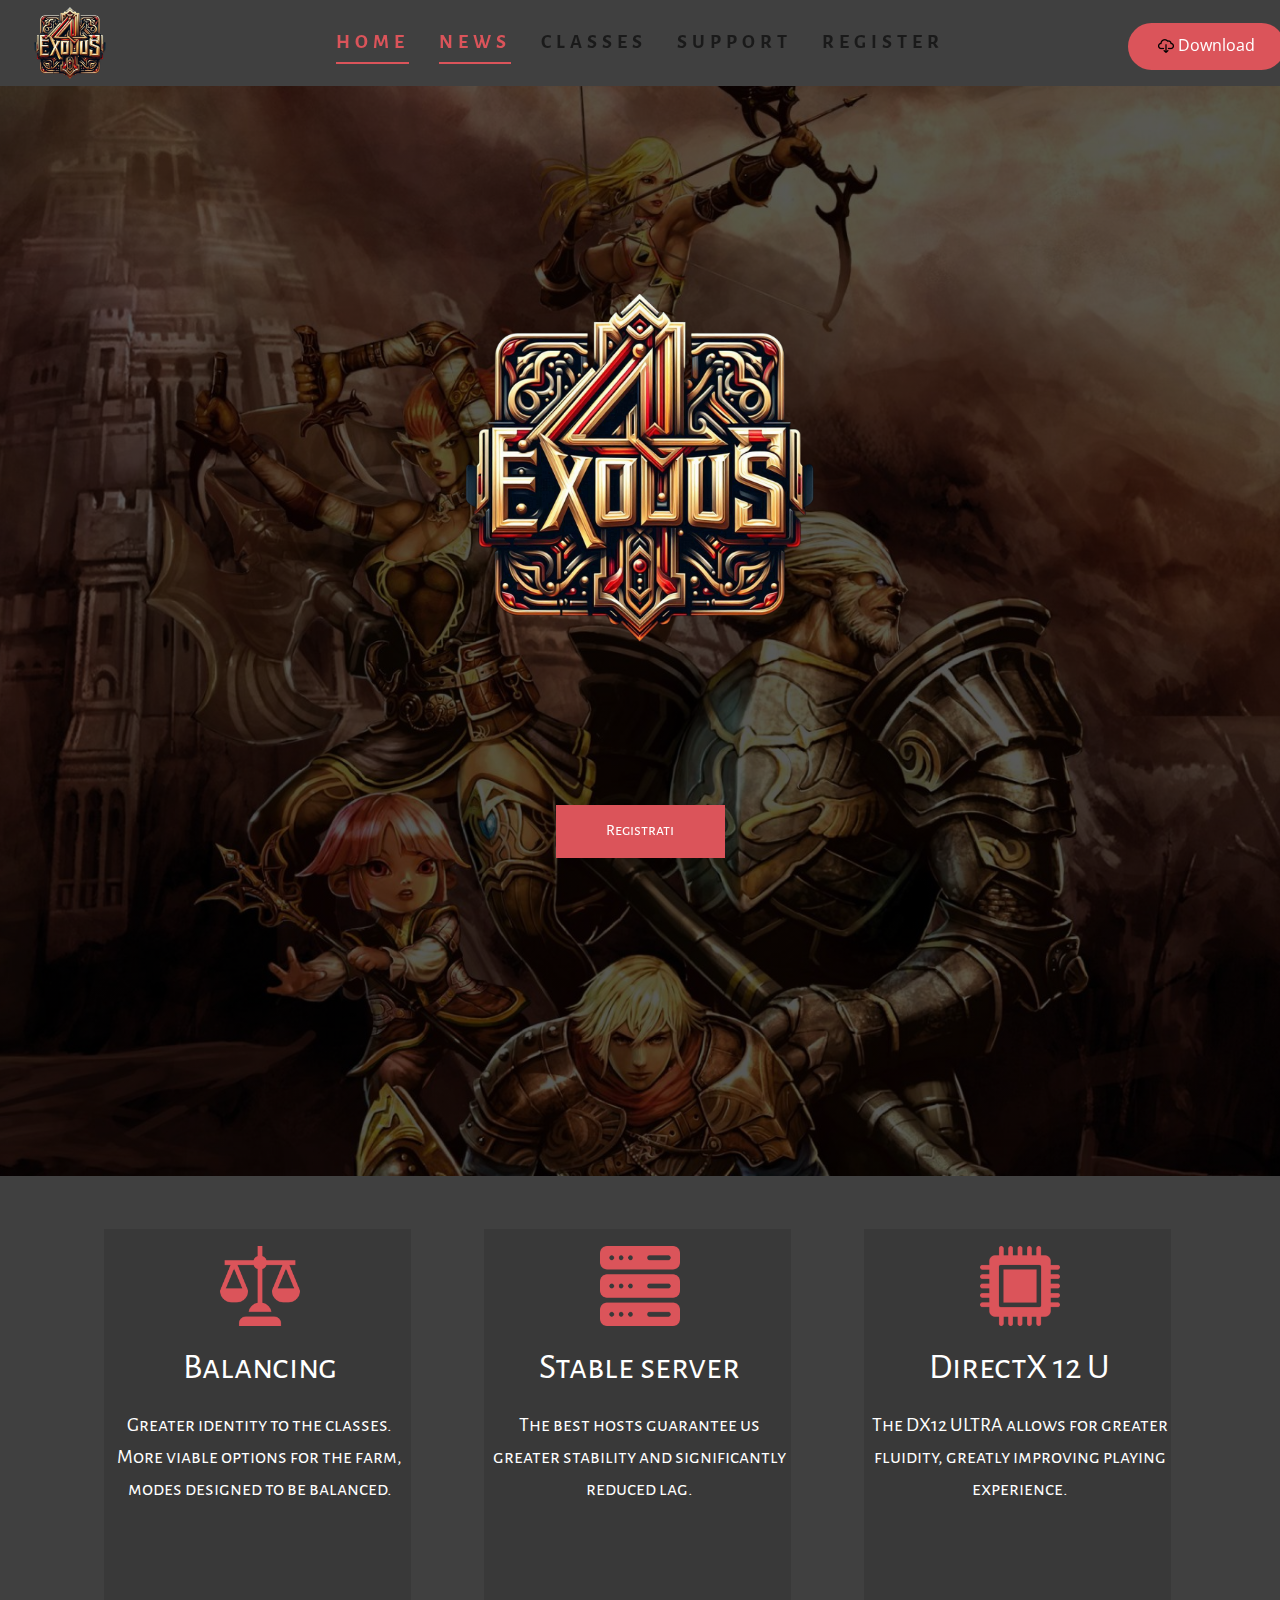
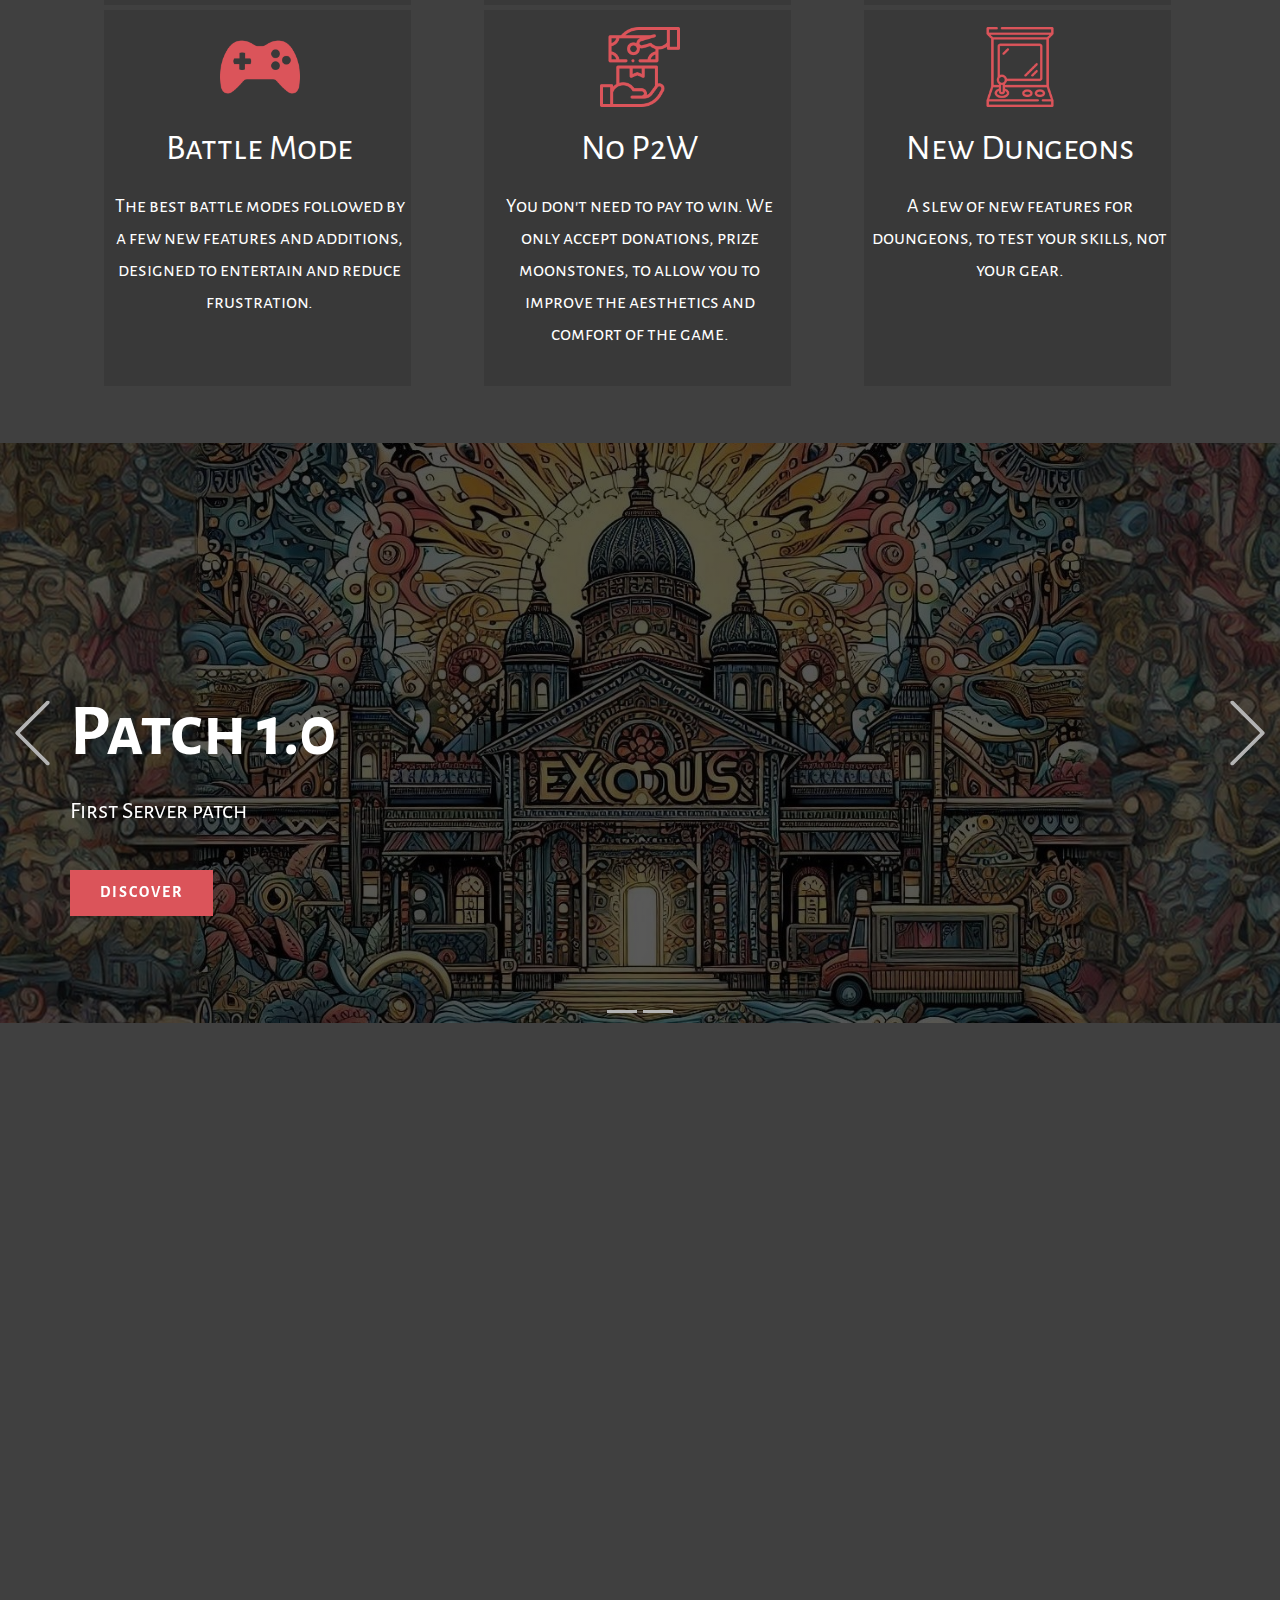
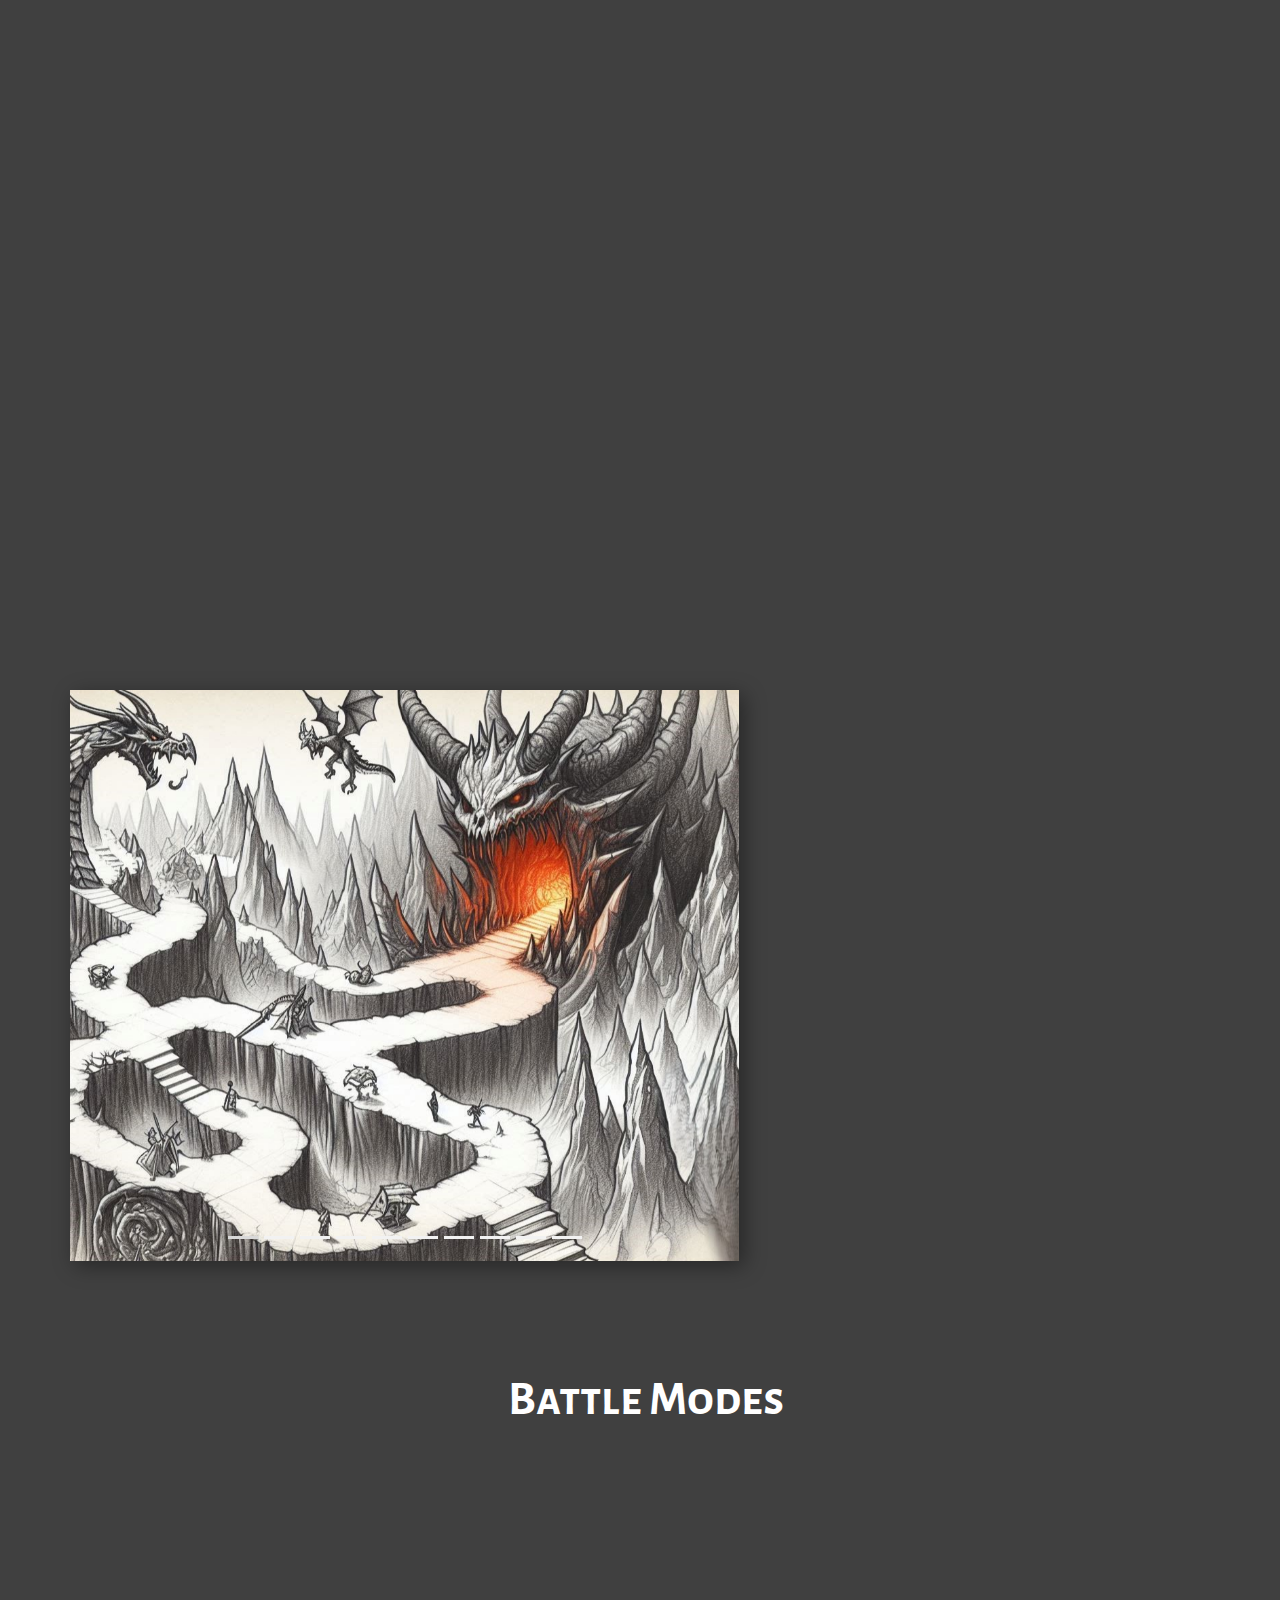
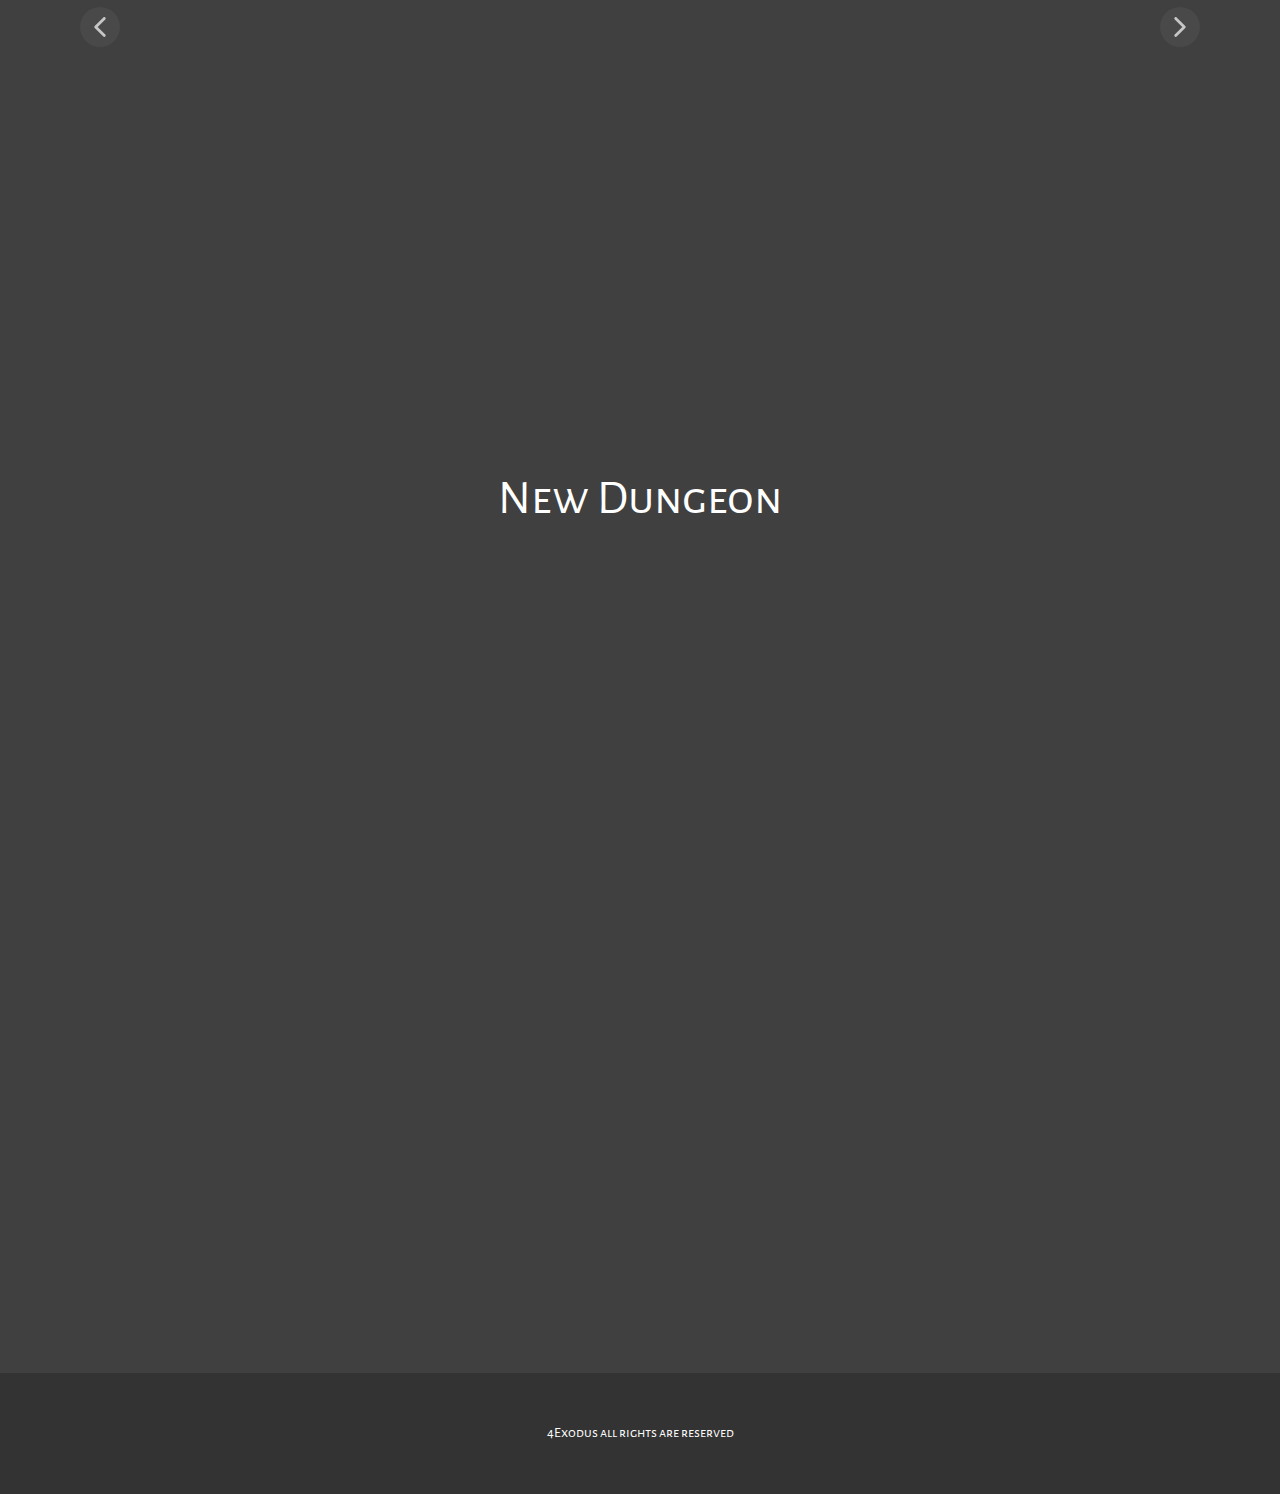
==== commit 29d1a132: "Add files via upload" ====
--- a/index.html
+++ b/index.html
@@ -9,9 +9,10 @@
 <link rel="stylesheet" href="Home.css" media="screen">
     <script class="u-script" type="text/javascript" src="jquery.js" defer=""></script>
     <script class="u-script" type="text/javascript" src="nicepage.js" defer=""></script>
-    <meta name="generator" content="Nicepage 6.12.5, nicepage.com">
+    <meta name="generator" content="Nicepage 6.12.10, nicepage.com">
     <meta property="og:image" content="images/file2.png">
     <link id="u-theme-google-font" rel="stylesheet" href="https://fonts.googleapis.com/css?family=Roboto:100,100i,300,300i,400,400i,500,500i,700,700i,900,900i|Open+Sans:300,300i,400,400i,500,500i,600,600i,700,700i,800,800i">
+    <link id="u-page-google-font" rel="stylesheet" href="https://fonts.googleapis.com/css?family=Alegreya+Sans+SC:100,100i,300,300i,400,400i,500,500i,700,700i,800,800i,900,900i">
     
     
     
@@ -32,70 +33,48 @@
     <meta property="og:description" content="Welcome to 4Exodus! The most belanced server!">
     <meta property="og:type" content="website">
   <meta data-intl-tel-input-cdn-path="intlTelInput/"></head>
-  <body data-home-page="Home.html" data-home-page-title="Home" data-path-to-root="./" data-include-products="false" class="u-body u-xl-mode" data-lang="it"><header class=" u-border-no-bottom u-border-no-left u-border-no-right u-border-no-top u-clearfix u-container-align-center u-header u-section-row-container" id="sec-541e" style="background-image: none;" data-animation-name="" data-animation-duration="0" data-animation-delay="0" data-animation-direction=""><div class="u-section-rows" style="">
-        <div class="u-clearfix u-grey-75 u-section-row u-sticky u-sticky-884c u-section-row-1" data-animation-name="" data-animation-duration="0" data-animation-delay="0" data-animation-direction="" id="sec-793c">
-          <div class="u-clearfix u-sheet u-sheet-1">
-            <a href="#" class="u-image u-logo u-image-1" data-image-width="1024" data-image-height="1024" data-animation-name="pulse" data-animation-duration="1000" data-animation-delay="0" data-animation-direction="">
-              <img class="u-logo-image u-logo-image-1" src="images/file2.png?rand=87bc">
+  <body data-home-page="Home.html" data-home-page-title="Home" data-path-to-root="./" data-include-products="false" class="u-body u-xl-mode" data-lang="it"><header class="u-clearfix u-grey-75 u-header u-sticky u-sticky-884c" id="sec-541e" data-animation-name="" data-animation-duration="0" data-animation-delay="0" data-animation-direction=""><div class="u-clearfix u-sheet u-sheet-1">
+        <a href="#" class="u-image u-logo u-image-1" data-image-width="1024" data-image-height="1024" data-animation-name="pulse" data-animation-duration="1000" data-animation-delay="0" data-animation-direction="">
+          <img class="u-logo-image u-logo-image-1" src="images/file2.png?rand=87bc">
+        </a>
+        <nav class="u-menu u-menu-one-level u-menu-1" data-responsive-from="MD">
+          <div class="menu-collapse u-custom-font" style="font-size: 1.25rem; text-transform: uppercase; letter-spacing: 5px; font-weight: 700; font-family: &quot;Alegreya Sans SC&quot;;">
+            <a class="u-button-style u-custom-active-border-color u-custom-active-color u-custom-border u-custom-border-color u-custom-borders u-custom-hover-border-color u-custom-hover-color u-custom-left-right-menu-spacing u-custom-padding-bottom u-custom-text-active-color u-custom-text-color u-custom-text-decoration u-custom-text-hover-color u-custom-top-bottom-menu-spacing u-nav-link u-text-active-palette-1-base u-text-hover-palette-2-base" href="#">
+              <svg class="u-svg-link" viewBox="0 0 24 24"><use xmlns:xlink="http://www.w3.org/1999/xlink" xlink:href="#menu-hamburger"></use></svg>
+              <svg class="u-svg-content" version="1.1" id="menu-hamburger" viewBox="0 0 16 16" x="0px" y="0px" xmlns:xlink="http://www.w3.org/1999/xlink" xmlns="http://www.w3.org/2000/svg"><g><rect y="1" width="16" height="2"></rect><rect y="7" width="16" height="2"></rect><rect y="13" width="16" height="2"></rect>
+</g></svg>
             </a>
-            <nav class="u-menu u-menu-one-level u-menu-1" data-responsive-from="MD">
-              <div class="menu-collapse" style="font-size: 1.25rem; font-weight: 700; text-transform: uppercase; letter-spacing: 5px;">
-                <a class="u-button-style u-custom-active-border-color u-custom-active-color u-custom-border u-custom-border-color u-custom-borders u-custom-hover-border-color u-custom-hover-color u-custom-left-right-menu-spacing u-custom-padding-bottom u-custom-text-active-color u-custom-text-color u-custom-text-decoration u-custom-text-hover-color u-custom-top-bottom-menu-spacing u-nav-link u-text-active-palette-1-base u-text-hover-palette-2-base" href="#">
-                  <svg class="u-svg-link" viewBox="0 0 24 24"><use xmlns:xlink="http://www.w3.org/1999/xlink" xlink:href="#menu-hamburger"></use></svg>
-                  <svg class="u-svg-content" version="1.1" id="menu-hamburger" viewBox="0 0 16 16" x="0px" y="0px" xmlns:xlink="http://www.w3.org/1999/xlink" xmlns="http://www.w3.org/2000/svg"><g><rect y="1" width="16" height="2"></rect><rect y="7" width="16" height="2"></rect><rect y="13" width="16" height="2"></rect>
-</g></svg>
-                </a>
-              </div>
-              <div class="u-custom-menu u-nav-container">
-                <ul class="u-nav u-spacing-30 u-unstyled u-nav-1"><li class="u-nav-item"><a class="u-border-2 u-border-active-palette-2-base u-border-hover-palette-2-base u-border-no-left u-border-no-right u-border-no-top u-button-style u-nav-link u-text-active-palette-2-base u-text-grey-90 u-text-hover-palette-2-light-1" href="Home.html" style="padding: 10px 0px;">Home</a>
-</li><li class="u-nav-item"><a class="u-border-2 u-border-active-palette-2-base u-border-hover-palette-2-base u-border-no-left u-border-no-right u-border-no-top u-button-style u-nav-link u-text-active-palette-2-base u-text-grey-90 u-text-hover-palette-2-light-1" href="Home.html#carousel-f766" style="padding: 10px 0px;">News</a>
+          </div>
+          <div class="u-custom-menu u-nav-container">
+            <ul class="u-custom-font u-nav u-spacing-30 u-unstyled u-nav-1"><li class="u-nav-item"><a class="u-border-2 u-border-active-palette-2-base u-border-hover-palette-2-base u-border-no-left u-border-no-right u-border-no-top u-button-style u-nav-link u-text-active-palette-2-base u-text-grey-90 u-text-hover-palette-2-light-1" href="Home.html" style="padding: 10px 0px;">Home</a>
+</li><li class="u-nav-item"><a class="u-border-2 u-border-active-palette-2-base u-border-hover-palette-2-base u-border-no-left u-border-no-right u-border-no-top u-button-style u-nav-link u-text-active-palette-2-base u-text-grey-90 u-text-hover-palette-2-light-1" href="Home.html#carousel-5eee" style="padding: 10px 0px;">News</a>
 </li><li class="u-nav-item"><a class="u-border-2 u-border-active-palette-2-base u-border-hover-palette-2-base u-border-no-left u-border-no-right u-border-no-top u-button-style u-nav-link u-text-active-palette-2-base u-text-grey-90 u-text-hover-palette-2-light-1" href="Home.html#sec-6700" style="padding: 10px 0px;">Classes</a>
-</li><li class="u-nav-item"><a class="u-border-2 u-border-active-palette-2-base u-border-hover-palette-2-base u-border-no-left u-border-no-right u-border-no-top u-button-style u-nav-link u-text-active-palette-2-base u-text-grey-90 u-text-hover-palette-2-light-1" href="Supporto.html" style="padding: 10px 0px;">Support</a>
+</li><li class="u-nav-item"><a class="u-border-2 u-border-active-palette-2-base u-border-hover-palette-2-base u-border-no-left u-border-no-right u-border-no-top u-button-style u-nav-link u-text-active-palette-2-base u-text-grey-90 u-text-hover-palette-2-light-1" href="https://jx8avlbpg0c.typeform.com/to/pQ4HcUt6" target="_blank" style="padding: 10px 0px;">Support</a>
 </li><li class="u-nav-item"><a class="u-border-2 u-border-active-palette-2-base u-border-hover-palette-2-base u-border-no-left u-border-no-right u-border-no-top u-button-style u-nav-link u-text-active-palette-2-base u-text-grey-90 u-text-hover-palette-2-light-1" href="Register.html" style="padding: 10px 0px;">Register</a>
 </li></ul>
-              </div>
-              <div class="u-custom-menu u-nav-container-collapse">
-                <div class="u-black u-container-style u-inner-container-layout u-opacity u-opacity-95 u-sidenav">
-                  <div class="u-inner-container-layout u-sidenav-overflow">
-                    <div class="u-menu-close u-menu-close-1"></div>
-                    <ul class="u-align-center u-nav u-popupmenu-items u-spacing-0 u-unstyled u-nav-2"><li class="u-nav-item"><a class="u-button-style u-nav-link" href="Home.html">Home</a>
-</li><li class="u-nav-item"><a class="u-button-style u-nav-link" href="Home.html#carousel-f766">News</a>
+          </div>
+          <div class="u-custom-menu u-nav-container-collapse">
+            <div class="u-black u-container-style u-inner-container-layout u-opacity u-opacity-95 u-sidenav">
+              <div class="u-inner-container-layout u-sidenav-overflow">
+                <div class="u-menu-close u-menu-close-1"></div>
+                <ul class="u-align-center u-nav u-popupmenu-items u-spacing-0 u-unstyled u-nav-2"><li class="u-nav-item"><a class="u-button-style u-nav-link" href="Home.html">Home</a>
+</li><li class="u-nav-item"><a class="u-button-style u-nav-link" href="Home.html#carousel-5eee">News</a>
 </li><li class="u-nav-item"><a class="u-button-style u-nav-link" href="Home.html#sec-6700">Classes</a>
-</li><li class="u-nav-item"><a class="u-button-style u-nav-link" href="Supporto.html">Support</a>
+</li><li class="u-nav-item"><a class="u-button-style u-nav-link" href="https://jx8avlbpg0c.typeform.com/to/pQ4HcUt6" target="_blank">Support</a>
 </li><li class="u-nav-item"><a class="u-button-style u-nav-link" href="Register.html">Register</a>
 </li></ul>
-                  </div>
-                </div>
-                <div class="u-black u-menu-overlay u-opacity u-opacity-70"></div>
-              </div>
-            </nav>
-            <a href="download.html" class="u-active-palette-2-dark-1 u-align-center u-border-none u-btn u-btn-round u-button-style u-hover-palette-2-light-1 u-palette-2-base u-radius-50 u-text-active-white u-btn-1" data-animation-name="customAnimationIn" data-animation-duration="1000" data-animation-delay="0"><span class="u-file-icon u-icon u-icon-1"><img src="images/7532231.png" alt=""></span>Download
-            </a>
-          </div>
-          
-          
-          
-          
-          
-          <style class="u-sticky-style" data-style-id="884c">.u-sticky-fixed.u-sticky-884c, .u-body.u-sticky-fixed .u-sticky-884c {
-box-shadow: 5px 5px 20px 0 rgba(0,0,0,0.4) !important
-}.u-sticky-fixed.u-sticky-884c:before, .u-body.u-sticky-fixed .u-sticky-884c:before {
-borders: top right bottom left !important; border-color: #404040 !important; border-width: 2px !important
-}</style>
-        </div>
-        <div class="u-grey-75 u-section-row u-section-row-2" id="sec-abd8">
-          <div class="u-clearfix u-sheet u-sheet-2"></div>
-          
-          
-          
-          
-          
-        </div>
+              </div>
+            </div>
+            <div class="u-black u-menu-overlay u-opacity u-opacity-70"></div>
+          </div>
+        </nav>
+        <a href="download.html" class="u-active-palette-2-dark-1 u-align-center u-border-none u-btn u-btn-round u-button-style u-hover-palette-2-light-1 u-palette-2-base u-radius-50 u-text-active-white u-btn-1" data-animation-name="customAnimationIn" data-animation-duration="1000" data-animation-delay="0"><span class="u-file-icon u-icon u-icon-1"><img src="images/7532231.png" alt=""></span>Download
+        </a>
       </div></header>
     <section class="u-clearfix u-image u-shading u-section-1" id="sec-1109" data-image-width="1920" data-image-height="1200">
       <div class="u-clearfix u-sheet u-sheet-1">
         <img class="u-image u-image-contain u-image-default u-preserve-proportions u-image-1" src="images/file2.png?rand=8a95" alt="" data-image-width="1024" data-image-height="1024" data-animation-name="customAnimationIn" data-animation-duration="1000" data-animation-delay="0" data-animation-direction="">
-        <a href="Register.html" class="u-active-palette-2-dark-1 u-border-none u-btn u-button-style u-hover-palette-2-light-1 u-palette-2-base u-btn-1" data-animation-name="pulse" data-animation-duration="1000" data-animation-delay="0" data-animation-direction="">Registrati </a>
+        <a href="Register.html" class="u-active-palette-2-dark-1 u-border-none u-btn u-button-style u-custom-font u-hover-palette-2-light-1 u-palette-2-base u-btn-1" data-animation-name="pulse" data-animation-duration="1000" data-animation-delay="0" data-animation-direction="">Registrati </a>
       </div>
     </section>
     <section class="u-align-center u-clearfix u-grey-75 u-section-2" id="sec-ccd7">
@@ -111,78 +90,78 @@
             <div class="u-container-style u-list-item u-repeater-item">
               <div class="u-container-layout u-similar-container u-container-layout-1">
                 <div class="u-black u-hover-feature u-opacity u-opacity-10 u-shape u-shape-rectangle u-shape-1"></div><span class="u-align-center u-file-icon u-icon u-text-palette-2-base u-icon-1"><img src="images/2970715-cdd0bff2.png" alt=""></span>
-                <h3 class="u-align-center u-text u-text-default-lg u-text-default-md u-text-default-sm u-text-default-xl u-text-1">Balancing</h3>
-                <p class="u-align-center u-text u-text-2"> Greater identity to the classes. More viable options for the farm, modes designed to be balanced.</p>
+                <h3 class="u-align-center u-custom-font u-text u-text-default-lg u-text-default-md u-text-default-sm u-text-default-xl u-text-1">Balancing</h3>
+                <p class="u-align-center u-custom-font u-text u-text-2"> Greater identity to the classes. More viable options for the farm, modes designed to be balanced.</p>
               </div>
             </div>
             <div class="u-container-style u-list-item u-repeater-item">
               <div class="u-container-layout u-similar-container u-container-layout-2">
                 <div class="u-black u-hover-feature u-opacity u-opacity-10 u-shape u-shape-rectangle u-shape-2"></div><span class="u-align-center u-file-icon u-icon u-text-palette-2-base u-icon-2"><img src="images/4144964-e7177d56.png" alt=""></span>
-                <h3 class="u-align-center u-text u-text-default-lg u-text-default-md u-text-default-sm u-text-default-xl u-text-3">Stable server </h3>
-                <p class="u-align-center u-text u-text-4"> The best hosts guarantee us greater stability and significantly reduced lag.</p>
+                <h3 class="u-align-center u-custom-font u-text u-text-default-lg u-text-default-md u-text-default-sm u-text-default-xl u-text-3">Stable server </h3>
+                <p class="u-align-center u-custom-font u-text u-text-4"> The best hosts guarantee us greater stability and significantly reduced lag.</p>
               </div>
             </div>
             <div class="u-container-style u-list-item u-repeater-item">
               <div class="u-container-layout u-similar-container u-container-layout-3">
                 <div class="u-black u-hover-feature u-opacity u-opacity-10 u-shape u-shape-rectangle u-shape-3"></div><span class="u-align-center u-file-icon u-icon u-text-palette-2-base u-icon-3"><img src="images/1694647-afec08a5.png" alt=""></span>
-                <h3 class="u-align-center u-text u-text-default-lg u-text-default-md u-text-default-sm u-text-default-xl u-text-5"> DirectX 12 U</h3>
-                <p class="u-align-center u-text u-text-6"> The DX12 ULTRA allows for greater fluidity, greatly improving playing experience.</p>
+                <h3 class="u-align-center u-custom-font u-text u-text-default-lg u-text-default-md u-text-default-sm u-text-default-xl u-text-5"> DirectX 12 U</h3>
+                <p class="u-align-center u-custom-font u-text u-text-6"> The DX12 ULTRA allows for greater fluidity, greatly improving playing experience.</p>
               </div>
             </div>
             <div class="u-container-style u-list-item u-repeater-item">
               <div class="u-container-layout u-similar-container u-container-layout-4">
                 <div class="u-black u-hover-feature u-opacity u-opacity-10 u-shape u-shape-rectangle u-shape-4"></div><span class="u-align-center u-file-icon u-icon u-text-palette-2-base u-icon-4"><img src="images/13973-53c68179.png" alt=""></span>
-                <h3 class="u-align-center u-text u-text-default-lg u-text-default-md u-text-default-sm u-text-default-xl u-text-7"> Battle Mode</h3>
-                <p class="u-align-center u-text u-text-8"> The best battle modes followed by a few new features and additions, designed to entertain and reduce frustration.</p>
+                <h3 class="u-align-center u-custom-font u-text u-text-default-lg u-text-default-md u-text-default-sm u-text-default-xl u-text-7"> Battle Mode</h3>
+                <p class="u-align-center u-custom-font u-text u-text-8"> The best battle modes followed by a few new features and additions, designed to entertain and reduce frustration.</p>
               </div>
             </div>
             <div class="u-container-style u-list-item u-repeater-item">
               <div class="u-container-layout u-similar-container u-container-layout-5">
                 <div class="u-black u-hover-feature u-opacity u-opacity-10 u-shape u-shape-rectangle u-shape-5"></div><span class="u-align-center u-file-icon u-icon u-text-palette-2-base u-icon-5"><img src="images/4766874-142c9ae1.png" alt=""></span>
-                <h3 class="u-align-center u-text u-text-default-lg u-text-default-md u-text-default-sm u-text-default-xl u-text-9">No P2W </h3>
-                <p class="u-align-center u-text u-text-10"> You don't need to pay to win. We only accept donations, prize moonstones, to allow you to improve the aesthetics and comfort of the game.</p>
+                <h3 class="u-align-center u-custom-font u-text u-text-default-lg u-text-default-md u-text-default-sm u-text-default-xl u-text-9">No P2W </h3>
+                <p class="u-align-center u-custom-font u-text u-text-10"> You don't need to pay to win. We only accept donations, prize moonstones, to allow you to improve the aesthetics and comfort of the game.</p>
               </div>
             </div>
             <div class="u-container-style u-list-item u-repeater-item">
               <div class="u-container-layout u-similar-container u-container-layout-6">
                 <div class="u-black u-hover-feature u-opacity u-opacity-10 u-shape u-shape-rectangle u-shape-6"></div><span class="u-align-center u-file-icon u-icon u-text-palette-2-base u-icon-6"><img src="images/6578142-193c45c6.png" alt=""></span>
-                <h3 class="u-align-center u-text u-text-default-lg u-text-default-md u-text-default-sm u-text-default-xl u-text-11">New Dungeons </h3>
-                <p class="u-align-center u-text u-text-12"> A slew of new features for doungeons, to test your skills, not your gear.</p>
-              </div>
-            </div>
-          </div>
-        </div>
-      </div>
-    </section>
-    <section class="u-carousel u-slide u-block-a42a-1" id="carousel-db0c" data-interval="5000" data-u-ride="carousel">
+                <h3 class="u-align-center u-custom-font u-text u-text-default-lg u-text-default-md u-text-default-sm u-text-default-xl u-text-11">New Dungeons </h3>
+                <p class="u-align-center u-custom-font u-text u-text-12"> A slew of new features for doungeons, to test your skills, not your gear.</p>
+              </div>
+            </div>
+          </div>
+        </div>
+      </div>
+    </section>
+    <section class="u-carousel u-slide u-block-a42a-1" id="carousel-e741" data-interval="5000" data-u-ride="carousel">
       <ol class="u-absolute-hcenter u-carousel-indicators u-block-a42a-2">
-        <li data-u-target="#carousel-db0c" class="u-active u-grey-30" data-u-slide-to="0"></li>
-        <li data-u-target="#carousel-db0c" class="u-grey-30" data-u-slide-to="1"></li>
+        <li data-u-target="#carousel-e741" class="u-active u-grey-30" data-u-slide-to="0"></li>
+        <li data-u-target="#carousel-e741" class="u-grey-30" data-u-slide-to="1"></li>
       </ol>
       <div class="u-carousel-inner" role="listbox">
         <div class="u-active u-carousel-item u-clearfix u-container-align-left-lg u-container-align-left-xl u-image u-shading u-section-3-1" data-image-width="1481" data-image-height="833">
           <div class="u-clearfix u-sheet u-sheet-1">
-            <h1 class="u-align-left u-text u-text-default-lg u-text-default-md u-text-default-sm u-text-default-xl u-text-white u-title u-text-1">Patch 1.0</h1>
-            <p class="u-align-left u-large-text u-text u-text-variant u-text-white u-text-2">First Server patch </p>
-            <a href="#" class="u-align-left u-btn u-btn-rectangle u-button-style u-palette-2-base u-radius-0 u-btn-1">Discover </a>
-          </div>
-        </div>
-        <div class="u-carousel-item u-clearfix u-container-align-left u-image u-shading u-section-3-2" data-image-width="1821" data-image-height="1024">
+            <h1 class="u-align-left u-custom-font u-text u-text-default-lg u-text-default-md u-text-default-sm u-text-default-xl u-text-white u-title u-text-1">Patch 1.0</h1>
+            <p class="u-align-left u-custom-font u-large-text u-text u-text-variant u-text-white u-text-2">First Server patch </p>
+            <a href="#" class="u-align-left u-btn u-btn-rectangle u-button-style u-custom-font u-palette-2-base u-radius-0 u-btn-1">Discover </a>
+          </div>
+        </div>
+        <div class="u-carousel-item u-clearfix u-container-align-left-lg u-container-align-left-md u-container-align-left-sm u-container-align-left-xl u-image u-shading u-section-3-2" data-image-width="1821" data-image-height="1024">
           <div class="u-clearfix u-sheet u-sheet-1">
-            <h1 class="u-align-left u-text u-text-default u-text-white u-title u-text-1">Patch 1.0</h1>
-            <p class="u-align-left u-large-text u-text u-text-variant u-text-white u-text-2">First Server patch </p>
-            <a href="#" class="u-align-left u-btn u-btn-rectangle u-button-style u-palette-2-base u-radius-0 u-btn-1">Discover </a>
-          </div>
-        </div>
-      </div>
-      <a class="u-absolute-vcenter u-carousel-control u-carousel-control-prev u-text-grey-30 u-block-a42a-3" href="#carousel-db0c" role="button" data-u-slide="prev">
+            <h1 class="u-align-left u-custom-font u-text u-text-default u-text-white u-title u-text-1">Patch 1.0</h1>
+            <p class="u-align-left u-custom-font u-large-text u-text u-text-variant u-text-white u-text-2">First Server patch </p>
+            <a href="#" class="u-align-left u-btn u-btn-rectangle u-button-style u-custom-font u-palette-2-base u-radius-0 u-btn-1">Discover </a>
+          </div>
+        </div>
+      </div>
+      <a class="u-absolute-vcenter u-carousel-control u-carousel-control-prev u-text-grey-30 u-block-a42a-5" href="#carousel-e741" role="button" data-u-slide="prev">
         <span aria-hidden="true">
           <svg class="u-svg-link" viewBox="0 0 477.175 477.175"><path d="M145.188,238.575l215.5-215.5c5.3-5.3,5.3-13.8,0-19.1s-13.8-5.3-19.1,0l-225.1,225.1c-5.3,5.3-5.3,13.8,0,19.1l225.1,225
                     c2.6,2.6,6.1,4,9.5,4s6.9-1.3,9.5-4c5.3-5.3,5.3-13.8,0-19.1L145.188,238.575z"></path></svg>
         </span>
         <span class="sr-only">Previous</span>
       </a>
-      <a class="u-absolute-vcenter u-carousel-control u-carousel-control-next u-text-grey-30 u-block-a42a-4" href="#carousel-db0c" role="button" data-u-slide="next">
+      <a class="u-absolute-vcenter u-carousel-control u-carousel-control-next u-text-grey-30 u-block-a42a-4" href="#carousel-e741" role="button" data-u-slide="next">
         <span aria-hidden="true">
           <svg class="u-svg-link" viewBox="0 0 477.175 477.175"><path d="M360.731,229.075l-225.1-225.1c-5.3-5.3-13.8-5.3-19.1,0s-5.3,13.8,0,19.1l215.5,215.5l-215.5,215.5
                     c-5.3,5.3-5.3,13.8,0,19.1c2.6,2.6,6.1,4,9.5,4c3.4,0,6.9-1.3,9.5-4l225.1-225.1C365.931,242.875,365.931,234.275,360.731,229.075z"></path></svg>
@@ -195,51 +174,50 @@
         <div class="u-expanded-width u-list u-list-1">
           <div class="u-repeater u-repeater-1">
             <div class="u-list-item u-repeater-item u-list-item-1" data-animation-name="customAnimationIn" data-animation-duration="1000" data-animation-delay="0">
-              <div class="u-container-layout u-similar-container u-valign-top-lg u-valign-top-md u-valign-top-sm u-valign-top-xl u-container-layout-1">
-                <img class="u-align-center u-expanded-width u-hover-feature u-image u-image-default u-image-1" data-image-width="1024" data-image-height="1024" src="images/assassin.jpg">
-                <h4 class="u-align-center u-text u-text-1">Night Walker </h4>
-                <p class="u-align-center u-text u-text-default u-text-2"> Born to strike in the shadows, it is at its best to take out out-of-position and isolated targets.</p>
+              <div class="u-container-layout u-similar-container u-container-layout-1">
+                <img class="u-image u-image-circle u-image-contain u-preserve-proportions u-image-1" src="images/assassin1.png" alt="" data-image-width="1024" data-image-height="1024">
+                <h4 class="u-align-center u-custom-font u-text u-text-1">Night Walker </h4>
+                <p class="u-align-center u-custom-font u-text u-text-default u-text-2"> Born to strike in the shadows, it is at its best to take out out-of-position and isolated targets.</p>
               </div>
             </div>
             <div class="u-list-item u-repeater-item u-list-item-2" data-animation-name="customAnimationIn" data-animation-duration="1000">
-              <div class="u-container-layout u-similar-container u-valign-top-lg u-valign-top-md u-valign-top-sm u-valign-top-xl u-container-layout-2">
-                <img class="u-align-center u-expanded-width u-hover-feature u-image u-image-default u-image-2" data-image-width="1024" data-image-height="1024" src="images/archer1.jpg">
-                <h4 class="u-align-center u-text u-text-3">&nbsp;Archer</h4>
-                <p class="u-align-center u-text u-text-default u-text-4"> A shower of quick shots will allow you to take down even the toughest targets.</p>
+              <div class="u-container-layout u-similar-container u-container-layout-2">
+                <img class="u-image u-image-circle u-image-contain u-preserve-proportions u-image-2" src="images/archer1.png" alt="" data-image-width="1024" data-image-height="1024">
+                <h4 class="u-align-center u-custom-font u-text u-text-3">&nbsp;Archer</h4>
+                <p class="u-align-center u-custom-font u-text u-text-default u-text-4"> A shower of quick shots will allow you to take down even the toughest targets.</p>
               </div>
             </div>
             <div class="u-list-item u-repeater-item u-list-item-3" data-animation-name="customAnimationIn" data-animation-duration="1000">
-              <div class="u-container-layout u-similar-container u-valign-top-lg u-valign-top-md u-valign-top-sm u-valign-top-xl u-container-layout-3">
-                <img class="u-align-center u-expanded-width u-hover-feature u-image u-image-default u-image-3" data-image-width="1024" data-image-height="1024" src="images/OIG1.nCrBjWEjdbbYL.jpg">
-                <h4 class="u-align-center u-text u-text-5">&nbsp;Summoner </h4>
-                <p class="u-align-center u-text u-text-default u-text-6"> It doesn't have a lot of damage, but it's capable of crumbling even the strongest gears. It is at its best from enormous distances.</p>
+              <div class="u-container-layout u-similar-container u-container-layout-3">
+                <img class="u-image u-image-circle u-image-contain u-preserve-proportions u-image-3" src="images/summoner.png" alt="" data-image-width="1024" data-image-height="1024">
+                <h4 class="u-align-center u-custom-font u-text u-text-5">&nbsp;Summoner </h4>
+                <p class="u-align-center u-custom-font u-text u-text-default u-text-6"> It doesn't have a lot of damage, but it's capable of crumbling even the strongest gears. It is at its best from enormous distances.</p>
               </div>
             </div>
             <div class="u-list-item u-repeater-item u-list-item-4" data-animation-name="customAnimationIn" data-animation-duration="1000">
-              <div class="u-container-layout u-similar-container u-valign-top-lg u-valign-top-md u-valign-top-sm u-valign-top-xl u-container-layout-4">
-                <img class="u-align-center u-expanded-width u-hover-feature u-image u-image-default u-image-4" data-image-width="1024" data-image-height="1024" src="images/priest1.jpg">
-                <h4 class="u-align-center u-text u-text-7">&nbsp;Priest </h4>
-                <p class="u-align-center u-text u-text-default u-text-8"> Care and protection are his mantra. He is able to determine victory thanks to his support.</p>
+              <div class="u-container-layout u-similar-container u-container-layout-4">
+                <img class="u-image u-image-circle u-image-contain u-preserve-proportions u-image-4" src="images/priest.png" alt="" data-image-width="1024" data-image-height="1024">
+                <h4 class="u-align-center u-custom-font u-text u-text-7">&nbsp;Priest </h4>
+                <p class="u-align-center u-custom-font u-text u-text-default u-text-8"> Care and protection are his mantra. He is able to determine victory thanks to his support.</p>
               </div>
             </div>
             <div class="u-list-item u-repeater-item u-list-item-5" data-animation-name="customAnimationIn" data-animation-duration="1000">
-              <div class="u-container-layout u-similar-container u-valign-top-lg u-valign-top-md u-valign-top-sm u-valign-top-xl u-container-layout-5">
-                <img class="u-align-center u-expanded-width u-hover-feature u-image u-image-default u-image-5" data-image-width="1024" data-image-height="1024" src="images/wizzard.jpg">
-                <h4 class="u-align-center u-text u-text-9">&nbsp;Mage</h4>
-                <p class="u-align-center u-text u-text-default u-text-10"> A lot of damage in a very short time. His goal is to finish off opponents.</p>
+              <div class="u-container-layout u-similar-container u-container-layout-5">
+                <img class="u-image u-image-circle u-image-contain u-preserve-proportions u-image-5" src="images/wizzard.png" alt="" data-image-width="1024" data-image-height="1024">
+                <h4 class="u-align-center u-custom-font u-text u-text-9">&nbsp;Mage</h4>
+                <p class="u-align-center u-custom-font u-text u-text-default u-text-10"> A lot of damage in a very short time. His goal is to finish off opponents.</p>
               </div>
             </div>
             <div class="u-list-item u-repeater-item u-list-item-6" data-animation-name="customAnimationIn" data-animation-duration="1000">
-              <div class="u-container-layout u-similar-container u-valign-top-lg u-valign-top-md u-valign-top-sm u-valign-top-xl u-container-layout-6">
-                <img class="u-align-center u-expanded-width u-hover-feature u-image u-image-default u-image-6" data-image-width="923" data-image-height="923" src="images/war1.jpg">
-                <h4 class="u-align-center u-text u-text-11">&nbsp; &nbsp;Warrior</h4>
-                <p class="u-align-center u-text u-text-default u-text-12"> A battle ram. Endowed with a very high resistance, he is not very fast, but if he reaches the opponent, he has no hope.</p>
-              </div>
-            </div>
-          </div>
-        </div>
-      </div>
-      
+              <div class="u-container-layout u-similar-container u-container-layout-6">
+                <img class="u-image u-image-circle u-image-contain u-preserve-proportions u-image-6" src="images/war.png" alt="" data-image-width="923" data-image-height="923">
+                <h4 class="u-align-center u-custom-font u-text u-text-11">&nbsp; &nbsp;Warrior</h4>
+                <p class="u-align-center u-custom-font u-text u-text-default u-text-12"> A battle ram. Endowed with a very high resistance, he is not very fast, but if he reaches the opponent, he has no hope.</p>
+              </div>
+            </div>
+          </div>
+        </div>
+      </div>
       
       
       
@@ -248,22 +226,24 @@
     </section>
     <section class="u-align-center u-clearfix u-grey-75 u-section-5" id="sec-3b31">
       <div class="u-clearfix u-sheet u-valign-middle-xs u-sheet-1">
-        <div id="carousel-3838" data-interval="5000" data-u-ride="carousel" class="u-carousel u-expanded-width-sm u-expanded-width-xs u-slider u-slider-1">
+        <div id="carousel-171d" data-interval="5000" data-u-ride="carousel" class="u-carousel u-expanded-width-sm u-expanded-width-xs u-slider u-slider-1">
           <ol class="u-absolute-hcenter u-carousel-indicators u-carousel-indicators-1">
-            <li data-u-target="#carousel-3838" class="u-active u-active-grey-15 u-grey-5 u-hover-grey-15 u-shape-rectangle" data-u-slide-to="0" style="width: 30px; height: 3px;"></li>
-            <li data-u-target="#carousel-3838" class="u-active-grey-15 u-grey-5 u-hover-grey-15 u-shape-rectangle" data-u-slide-to="1" style="width: 30px; height: 3px;"></li>
-            <li data-u-target="#carousel-3838" class="u-active-grey-15 u-grey-5 u-hover-grey-15 u-shape-rectangle" data-u-slide-to="2" style="width: 30px; height: 3px;"></li>
-            <li data-u-target="#carousel-3838" class="u-active-grey-15 u-grey-5 u-hover-grey-15 u-shape-rectangle" data-u-slide-to="3" style="width: 30px; height: 3px;"></li>
-            <li data-u-target="#carousel-3838" class="u-active-grey-15 u-grey-5 u-hover-grey-15 u-shape-rectangle" data-u-slide-to="4" style="width: 30px; height: 3px;"></li>
-            <li data-u-target="#carousel-3838" class="u-active-grey-15 u-grey-5 u-hover-grey-15 u-shape-rectangle" data-u-slide-to="5" style="width: 30px; height: 3px;"></li>
-            <li data-u-target="#carousel-3838" class="u-active-grey-15 u-grey-5 u-hover-grey-15 u-shape-rectangle" data-u-slide-to="6" style="width: 30px; height: 3px;"></li>
-            <li data-u-target="#carousel-3838" class="u-active-grey-15 u-grey-5 u-hover-grey-15 u-shape-rectangle" data-u-slide-to="7" style="width: 30px; height: 3px;"></li>
-            <li data-u-target="#carousel-3838" class="u-active-grey-15 u-grey-5 u-hover-grey-15 u-shape-rectangle" data-u-slide-to="8" style="width: 30px; height: 3px;"></li>
-            <li data-u-target="#carousel-3838" class="u-active-grey-15 u-grey-5 u-hover-grey-15 u-shape-rectangle" data-u-slide-to="9" style="width: 30px; height: 3px;"></li>
+            <li data-u-target="#carousel-171d" class="u-active u-active-grey-15 u-grey-5 u-hover-grey-15 u-shape-rectangle" data-u-slide-to="0" style="width: 30px; height: 3px;"></li>
+            <li data-u-target="#carousel-171d" class="u-active-grey-15 u-grey-5 u-hover-grey-15 u-shape-rectangle" data-u-slide-to="1" style="width: 30px; height: 3px;"></li>
+            <li data-u-target="#carousel-171d" class="u-active-grey-15 u-grey-5 u-hover-grey-15 u-shape-rectangle" data-u-slide-to="2" style="width: 30px; height: 3px;"></li>
+            <li data-u-target="#carousel-171d" class="u-active-grey-15 u-grey-5 u-hover-grey-15 u-shape-rectangle" data-u-slide-to="3" style="width: 30px; height: 3px;"></li>
+            <li data-u-target="#carousel-171d" class="u-active-grey-15 u-grey-5 u-hover-grey-15 u-shape-rectangle" data-u-slide-to="4" style="width: 30px; height: 3px;"></li>
+            <li data-u-target="#carousel-171d" class="u-active-grey-15 u-grey-5 u-hover-grey-15 u-shape-rectangle" data-u-slide-to="5" style="width: 30px; height: 3px;"></li>
+            <li data-u-target="#carousel-171d" class="u-active-grey-15 u-grey-5 u-hover-grey-15 u-shape-rectangle" data-u-slide-to="6" style="width: 30px; height: 3px;"></li>
+            <li data-u-target="#carousel-171d" class="u-active-grey-15 u-grey-5 u-hover-grey-15 u-shape-rectangle" data-u-slide-to="7" style="width: 30px; height: 3px;"></li>
+            <li data-u-target="#carousel-171d" class="u-active-grey-15 u-grey-5 u-hover-grey-15 u-shape-rectangle" data-u-slide-to="8" style="width: 30px; height: 3px;"></li>
+            <li data-u-target="#carousel-171d" class="u-active-grey-15 u-grey-5 u-hover-grey-15 u-shape-rectangle" data-u-slide-to="9" style="width: 30px; height: 3px;"></li>
           </ol>
           <div class="u-carousel-inner" role="listbox">
-            <div class="u-active u-carousel-item u-container-style u-image u-image-contain u-slide u-image-1" data-image-width="1024" data-image-height="1024">
-              <div class="u-container-layout u-container-layout-1"></div>
+            <div class="u-active u-carousel-item u-container-style u-slide u-carousel-item-1">
+              <div class="u-container-layout u-valign-middle u-container-layout-1">
+                <img class="custom-expanded u-image u-image-1" src="images/infernodimarduk2.jpg" data-image-width="1024" data-image-height="1024">
+              </div>
             </div>
             <div class="u-carousel-item u-container-style u-image u-slide u-image-2" data-image-width="1024" data-image-height="1024">
               <div class="u-container-layout u-container-layout-2"></div>
@@ -307,14 +287,14 @@
               <div class="u-container-layout u-container-layout-10"></div>
             </div>
           </div>
-          <a class="u-absolute-vcenter u-carousel-control u-carousel-control-prev u-hidden u-spacing-13 u-text-grey-30 u-carousel-control-1" href="#carousel-3838" role="button" data-u-slide="prev">
+          <a class="u-absolute-vcenter u-carousel-control u-carousel-control-prev u-hidden u-spacing-13 u-text-grey-30 u-carousel-control-1" href="#carousel-171d" role="button" data-u-slide="prev">
             <span aria-hidden="true">
               <svg viewBox="0 0 477.175 477.175"><path d="M145.188,238.575l215.5-215.5c5.3-5.3,5.3-13.8,0-19.1s-13.8-5.3-19.1,0l-225.1,225.1c-5.3,5.3-5.3,13.8,0,19.1l225.1,225
                     c2.6,2.6,6.1,4,9.5,4s6.9-1.3,9.5-4c5.3-5.3,5.3-13.8,0-19.1L145.188,238.575z"></path></svg>
             </span>
             <span class="sr-only">+Previous</span>
           </a>
-          <a class="u-absolute-vcenter u-carousel-control u-carousel-control-next u-hidden u-spacing-13 u-text-grey-30 u-carousel-control-2" href="#carousel-3838" role="button" data-u-slide="next">
+          <a class="u-absolute-vcenter u-carousel-control u-carousel-control-next u-hidden u-spacing-13 u-text-grey-30 u-carousel-control-2" href="#carousel-171d" role="button" data-u-slide="next">
             <span aria-hidden="true">
               <svg viewBox="0 0 477.175 477.175"><path d="M360.731,229.075l-225.1-225.1c-5.3-5.3-13.8-5.3-19.1,0s-5.3,13.8,0,19.1l215.5,215.5l-215.5,215.5
                     c-5.3,5.3-5.3,13.8,0,19.1c2.6,2.6,6.1,4,9.5,4c3.4,0,6.9-1.3,9.5-4l225.1-225.1C365.931,242.875,365.931,234.275,360.731,229.075z"></path></svg>
@@ -324,57 +304,57 @@
         </div>
         <div class="u-align-center-sm u-align-center-xs u-align-left-lg u-align-left-md u-align-left-xl u-container-style u-expanded-width-xs u-group u-white u-group-1" data-animation-name="fadeIn" data-animation-duration="1000" data-animation-delay="0">
           <div class="u-container-layout u-container-layout-11">
-            <h2 class="u-text u-text-1">New maps </h2>
-            <p class="u-text u-text-2"> The new maps have been meticulously crafted by our expert Level Designer, with the support of highly experienced players, to ensure innovation, variety, and fun. We have combined sophisticated design with feedback from seasoned veterans to create unique and engaging experiences that will keep players constantly excited and immersed.</p>
+            <h2 class="u-custom-font u-text u-text-1">New maps </h2>
+            <p class="u-custom-font u-text u-text-2"> The new maps have been meticulously crafted by our expert Level Designer, with the support of highly experienced players, to ensure innovation, variety, and fun. We have combined sophisticated design with feedback from seasoned veterans to create unique and engaging experiences that will keep players constantly excited and immersed.</p>
           </div>
         </div>
       </div>
     </section>
     <section class="u-align-center u-clearfix u-grey-75 u-section-6" id="sec-0263">
       <div class="u-clearfix u-sheet u-sheet-1">
-        <h2 class="u-text u-text-1">Battle Modes</h2>
+        <h2 class="u-custom-font u-text u-text-1">Battle Modes</h2>
         <div class="u-expanded-width u-layout-horizontal u-list u-list-1">
           <div class="u-repeater u-repeater-1">
             <div class="u-align-left u-container-style u-hover-feature u-list-item u-repeater-item u-shape-rectangle u-list-item-1" data-animation-name="customAnimationIn" data-animation-duration="1000" data-animation-delay="0">
               <div class="u-container-layout u-similar-container u-container-layout-1">
                 <img class="u-expanded-width u-hover-feature u-image u-image-default u-image-1" alt="" data-image-width="1024" data-image-height="1024" src="images/_d4df6a26-b7d6-41af-b448-66900226985e.jpg">
-                <h4 class="u-text u-text-2"> Battle of Worlds</h4>
-                <p class="u-text u-text-3"> The entire kingdom competes in the Battle of Worlds, created for intense PvP action.</p>
+                <h4 class="u-custom-font u-text u-text-2"> Battle of Worlds</h4>
+                <p class="u-custom-font u-text u-text-3">20​The entire kingdom competes in the Battle of Worlds, created for intense PvP action.</p>
               </div>
             </div>
             <div class="u-align-left u-container-style u-hover-feature u-list-item u-repeater-item u-shape-rectangle u-list-item-2" data-animation-name="customAnimationIn" data-animation-duration="1000">
               <div class="u-container-layout u-similar-container u-container-layout-2">
                 <img class="u-expanded-width u-hover-feature u-image u-image-default u-image-2" alt="" data-image-width="1024" data-image-height="1024" src="images/_489f92ed-5a59-4a5d-a1d3-3df96f64ad5c.jpg">
-                <h4 class="u-text u-text-4"> Three blades of Iberia</h4>
-                <p class="u-text u-text-5"> Team-based 'battle royale' mode with squads of 3. But be very careful, you only have 3 chances!</p>
+                <h4 class="u-custom-font u-text u-text-4"> Three blades of Iberia</h4>
+                <p class="u-custom-font u-text u-text-5"> Team-based 'battle royale' mode with squads of 3. But be very careful, you only have 3 chances!</p>
               </div>
             </div>
             <div class="u-align-left u-container-style u-hover-feature u-list-item u-repeater-item u-shape-rectangle u-list-item-3" data-animation-name="customAnimationIn" data-animation-duration="1000">
               <div class="u-container-layout u-similar-container u-container-layout-3">
                 <img class="u-expanded-width u-hover-feature u-image u-image-default u-image-3" alt="" data-image-width="1024" data-image-height="1024" src="images/_51633ea0-aba8-44d1-8a25-23a98d9339e0.jpg">
-                <h4 class="u-text u-text-6"> Exodus Fighters</h4>
-                <p class="u-text u-text-7"> Team-based 'battle royale' mode with squads of 7. There are 7 chances, but only the best will manage to become the fighters of Exodus!</p>
+                <h4 class="u-custom-font u-text u-text-6"> Exodus Fighters</h4>
+                <p class="u-custom-font u-text u-text-7"> Team-based 'battle royale' mode with squads of 7. There are 7 chances, but only the best will manage to become the fighters of Exodus!</p>
               </div>
             </div>
             <div class="u-align-left u-container-style u-hover-feature u-list-item u-repeater-item u-shape-rectangle u-list-item-4" data-animation-name="customAnimationIn" data-animation-duration="1000">
               <div class="u-container-layout u-similar-container u-container-layout-4">
                 <img class="u-expanded-width u-hover-feature u-image u-image-default u-image-4" alt="" data-image-width="1024" data-image-height="1024" src="images/_8b300fe0-61e6-4c2a-a568-5d16261b5278.jpg">
-                <h4 class="u-text u-text-8">Domination</h4>
-                <p class="u-text u-text-9"> Free the fort, capture the fort, defend the fort. A mode designed to maximize strategic expression.</p>
+                <h4 class="u-custom-font u-text u-text-8">Domination</h4>
+                <p class="u-custom-font u-text u-text-9"> Free the fort, capture the fort, defend the fort. A mode designed to maximize strategic expression.</p>
               </div>
             </div>
             <div class="u-align-left u-container-style u-hover-feature u-list-item u-repeater-item u-shape-rectangle u-list-item-5" data-animation-name="customAnimationIn" data-animation-duration="1000">
               <div class="u-container-layout u-similar-container u-container-layout-5">
                 <img class="u-expanded-width u-hover-feature u-image u-image-default u-image-5" alt="" data-image-width="1024" data-image-height="1024" src="images/_e76d95c1-bc3e-4cf1-8ccb-7f1750450d1e.jpg">
-                <h4 class="u-text u-text-10">Monster Invasion </h4>
-                <p class="u-text u-text-11"> Drive the monsters out of Iberia, but be careful, the monsters are not easy to defeat, and your kingdom won't be the only one stepping into the fray.</p>
+                <h4 class="u-custom-font u-text u-text-10">Monster Invasion </h4>
+                <p class="u-custom-font u-text u-text-11"> Drive the monsters out of Iberia, but be careful, the monsters are not easy to defeat, and your kingdom won't be the only one stepping into the fray.</p>
               </div>
             </div>
             <div class="u-align-left u-container-style u-hover-feature u-list-item u-repeater-item u-shape-rectangle u-list-item-6" data-animation-name="customAnimationIn" data-animation-duration="1000">
               <div class="u-container-layout u-similar-container u-container-layout-6">
                 <img class="u-expanded-width u-hover-feature u-image u-image-default u-image-6" alt="" data-image-width="1024" data-image-height="1024" src="images/th.jpg">
-                <h4 class="u-text u-text-12">Team Death Match</h4>
-                <p class="u-text u-text-13"> Crush your enemy in a brutal form of frontal PvP!</p>
+                <h4 class="u-custom-font u-text u-text-12">Team Death Match</h4>
+                <p class="u-custom-font u-text u-text-13"> Crush your enemy in a brutal form of frontal PvP!</p>
               </div>
             </div>
           </div>
@@ -418,7 +398,7 @@
       
     </section>
     <section class="u-clearfix u-container-align-center u-grey-75 u-valign-top-lg u-valign-top-md u-valign-top-xl u-section-7" id="carousel_a17b">
-      <h2 class="u-align-center u-text u-text-1">New Dungeon </h2>
+      <h2 class="u-align-center u-custom-font u-text u-text-1">New Dungeon </h2>
       <div class="data-layout-selected u-clearfix u-gutter-26 u-layout-custom-sm u-layout-custom-xs u-layout-wrap u-layout-wrap-1">
         <div class="u-layout">
           <div class="u-layout-row">
@@ -427,8 +407,8 @@
                 <div class="u-container-align-center-lg u-container-align-center-md u-container-align-center-xl u-container-align-center-xs u-container-align-center-xxl u-container-style u-layout-cell u-size-40 u-layout-cell-1" data-animation-name="customAnimationIn" data-animation-duration="1500">
                   <div class="u-container-layout u-valign-top u-container-layout-1">
                     <img class="u-hover-feature u-image u-image-default u-image-1" src="images/_6435c7f5-643c-4d8d-89e9-5f0b5b672e3c.jpg" data-image-width="1024" data-image-height="1024">
-                    <h5 class="u-align-center u-text u-text-2"> Labyrinth of Hell Flames</h5>
-                    <p class="u-align-center u-text u-text-3">Easy</p>
+                    <h5 class="u-align-center u-custom-font u-text u-text-2"> Labyrinth of Hell Flames</h5>
+                    <p class="u-align-center u-custom-font u-text u-text-3">Easy</p>
                   </div>
                 </div>
                 <div class="u-container-style u-hidden-md u-hidden-sm u-hidden-xs u-layout-cell u-size-20 u-layout-cell-2">
@@ -444,8 +424,8 @@
                 <div class="u-container-align-center-lg u-container-align-center-md u-container-align-center-xl u-container-align-center-xs u-container-style u-layout-cell u-size-40 u-layout-cell-4" data-animation-name="customAnimationIn" data-animation-duration="1500" data-animation-delay="500">
                   <div class="u-container-layout u-valign-top u-container-layout-4">
                     <img class="u-hover-feature u-image u-image-default u-image-2" src="images/_72e2f058-688b-489a-8761-48cac31695de.jpg" data-image-width="1024" data-image-height="1024">
-                    <h5 class="u-align-center u-text u-text-4"> Labyrinth of Despair</h5>
-                    <p class="u-align-center u-text u-text-5">Medium</p>
+                    <h5 class="u-align-center u-custom-font u-text u-text-4"> Labyrinth of Despair</h5>
+                    <p class="u-align-center u-custom-font u-text u-text-5">Medium</p>
                   </div>
                 </div>
               </div>
@@ -455,8 +435,8 @@
                 <div class="u-container-align-center-lg u-container-align-center-md u-container-align-center-xl u-container-align-center-xs u-container-style u-layout-cell u-size-40 u-layout-cell-5" data-animation-name="customAnimationIn" data-animation-duration="1500">
                   <div class="u-container-layout u-valign-middle u-container-layout-5">
                     <img class="u-hover-feature u-image u-image-default u-image-3" src="images/_d82e307c-cc43-4e95-a9c1-95845897a6b2.jpg" data-image-width="1024" data-image-height="1024">
-                    <h5 class="u-align-center u-text u-text-6"> Wrath of Marduk</h5>
-                    <p class="u-align-center u-text u-text-7">Hard</p>
+                    <h5 class="u-align-center u-custom-font u-text u-text-6"> Wrath of Marduk</h5>
+                    <p class="u-align-center u-custom-font u-text u-text-7">Hard</p>
                   </div>
                 </div>
                 <div class="u-container-style u-hidden-md u-hidden-sm u-hidden-xs u-layout-cell u-size-20 u-layout-cell-6">
@@ -472,8 +452,8 @@
                 <div class="u-container-align-center-lg u-container-align-center-md u-container-align-center-xl u-container-align-center-xs u-container-style u-layout-cell u-size-40 u-layout-cell-8" data-animation-name="customAnimationIn" data-animation-duration="1500" data-animation-delay="500">
                   <div class="u-container-layout u-valign-top u-container-layout-8">
                     <img class="u-hover-feature u-image u-image-default u-image-4" src="images/_38eba462-e5b5-4d1d-9294-21fa34be9a1a.jpg" data-image-width="1024" data-image-height="1024">
-                    <h5 class="u-align-center u-text u-text-8"> Marduk's Inferno</h5>
-                    <p class="u-align-center u-text u-text-9">Nightmare</p>
+                    <h5 class="u-align-center u-custom-font u-text u-text-8"> Marduk's Inferno</h5>
+                    <p class="u-align-center u-custom-font u-text u-text-9">Nightmare</p>
                   </div>
                 </div>
               </div>
@@ -490,9 +470,7 @@
     
     
     <footer class="u-align-center u-clearfix u-footer u-grey-80 u-footer" id="sec-5bd2"><div class="u-clearfix u-sheet u-sheet-1">
-        <p class="u-small-text u-text u-text-variant u-text-1">4Exodus all rights are reserved </p>
+        <p class="u-custom-font u-small-text u-text u-text-variant u-text-1">4Exodus all rights are reserved </p>
       </div></footer>
-    <section class="u-backlink u-clearfix u-grey-80">
-      <p class="u-text">
   
 </body></html>--- a/nicepage.css
+++ b/nicepage.css
@@ -42716,12 +42716,8 @@
 
 
 /*end-variables sitestylecss*/
-.u-header .u-section-row-1 {
-  background-image: none;
-}
-
 .u-header .u-sheet-1 {
-  min-height: 80px;
+  min-height: 85px;
 }
 
 .u-header .u-image-1 {
@@ -42736,14 +42732,15 @@
 }
 
 .u-header .u-menu-1 {
-  margin: -58px auto 0;
+  margin: -59px auto 0;
 }
 
 .u-header .u-nav-1 {
   font-weight: 700;
+  font-family: "Alegreya Sans SC";
   font-size: 1.25rem;
+  letter-spacing: 5px;
   text-transform: uppercase;
-  letter-spacing: 5px;
 }
 
 .u-header .u-menu-close-1 {
@@ -42772,24 +42769,13 @@
   --animation-custom_in-opacity: 0;
   --animation-custom_in-rotate: 0deg;
   --animation-custom_in-scale: 1;
-  margin: -42px -82px 11px 1058px;
+  margin: -41px -73px 16px 1058px;
 }
 
 .u-header .u-icon-1 {
   margin-right: 4px;
 }
-.u-header .u-section-row-2 {
-  background-image: none;
-}
-
-.u-header .u-sheet-2 {
-  min-height: 10px;
-}
 @media (max-width: 1199px) {
-  .u-header .u-sheet-1 {
-    min-height: 81px;
-  }
-
   .u-header .u-image-1 {
     width: 76px;
     height: 76px;
@@ -42797,7 +42783,7 @@
   }
 
   .u-header .u-menu-1 {
-    margin-top: -59px;
+    margin-top: -60px;
   }
 
   .u-header .u-nav-2 {
@@ -42806,17 +42792,12 @@
   }
 
   .u-header .u-btn-1 {
-    margin-top: -42px;
-    margin-right: -82px;
+    margin-top: -41px;
+    margin-right: -73px;
     margin-left: 958px;
   }
 }
-
 @media (max-width: 991px) {
-  .u-header .u-sheet-1 {
-    min-height: 86px;
-  }
-
   .u-header .u-image-1 {
     margin-top: 5px;
     margin-left: auto;
@@ -42838,15 +42819,12 @@
   }
 
   .u-header .u-btn-1 {
-    margin: -45px -284px 23px 848px;
-  }
-}
-
+    margin-top: -45px;
+    margin-right: -284px;
+    margin-left: 848px;
+  }
+}
 @media (max-width: 767px) {
-  .u-header .u-sheet-1 {
-    min-height: 210px;
-  }
-
   .u-header .u-menu-1 {
     margin-top: -56px;
     margin-right: 11px;
@@ -42861,26 +42839,19 @@
     margin-left: 758px;
   }
 }
-
 @media (max-width: 575px) {
-  .u-header .u-sheet-1 {
-    min-height: 86px;
-  }
-
   .u-header .u-image-1 {
     margin-right: 123px;
   }
 
   .u-header .u-nav-2 {
-    margin-top: 32px;
-    margin-right: 43px;
+    margin-top: 36px;
   }
 
   .u-header .u-btn-1 {
     margin-left: 658px;
   }
 }
-
  .u-footer {
   background-image: none;
 }
@@ -42891,6 +42862,7 @@
 
 .u-footer .u-text-1 {
   width: 417px;
+  font-family: "Alegreya Sans SC";
   margin: 49px auto;
 }
 @media (max-width: 1199px) {
--- a/Home.css
+++ b/Home.css
@@ -20,7 +20,8 @@
 
 .u-section-1 .u-btn-1 {
   background-image: none;
-  margin: 153px 484px 60px;
+  font-family: "Alegreya Sans SC";
+  margin: 152px auto 60px;
   padding: 13px 51px 14px 50px;
 }
 
@@ -28,33 +29,18 @@
   .u-section-1 .u-sheet-1 {
     min-height: 899px;
   }
-
-  .u-section-1 .u-btn-1 {
-    margin-left: 384px;
-    margin-right: 384px;
-  }
 }
 
 @media (max-width: 991px) {
   .u-section-1 .u-sheet-1 {
     min-height: 689px;
   }
-
-  .u-section-1 .u-btn-1 {
-    margin-left: 274px;
-    margin-right: 274px;
-  }
 }
 
 @media (max-width: 767px) {
   .u-section-1 .u-sheet-1 {
     min-height: 517px;
   }
-
-  .u-section-1 .u-btn-1 {
-    margin-left: 184px;
-    margin-right: 184px;
-  }
 }
 
 @media (max-width: 575px) {
@@ -65,11 +51,6 @@
   .u-section-1 .u-image-1 {
     width: 340px;
     height: 340px;
-  }
-
-  .u-section-1 .u-btn-1 {
-    margin-left: 84px;
-    margin-right: 84px;
   }
 }.u-section-2 .u-sheet-1 {
   min-height: 867px;
@@ -107,11 +88,14 @@
 }
 
 .u-section-2 .u-text-1 {
+  font-family: "Alegreya Sans SC";
   margin: 20px auto 0;
 }
 
 .u-section-2 .u-text-2 {
   width: 302px;
+  font-family: "Alegreya Sans SC";
+  font-size: 1.25rem;
   margin: 20px auto 0;
 }
 
@@ -136,11 +120,14 @@
 }
 
 .u-section-2 .u-text-3 {
+  font-family: "Alegreya Sans SC";
   margin: 20px auto 0;
 }
 
 .u-section-2 .u-text-4 {
   width: 302px;
+  font-family: "Alegreya Sans SC";
+  font-size: 1.25rem;
   margin: 20px auto 0;
 }
 
@@ -165,11 +152,14 @@
 }
 
 .u-section-2 .u-text-5 {
+  font-family: "Alegreya Sans SC";
   margin: 20px auto 0;
 }
 
 .u-section-2 .u-text-6 {
   width: 302px;
+  font-family: "Alegreya Sans SC";
+  font-size: 1.25rem;
   margin: 20px auto 0;
 }
 
@@ -194,11 +184,14 @@
 }
 
 .u-section-2 .u-text-7 {
+  font-family: "Alegreya Sans SC";
   margin: 20px auto 0;
 }
 
 .u-section-2 .u-text-8 {
   width: 302px;
+  font-family: "Alegreya Sans SC";
+  font-size: 1.25rem;
   margin: 20px auto 0;
 }
 
@@ -223,11 +216,14 @@
 }
 
 .u-section-2 .u-text-9 {
+  font-family: "Alegreya Sans SC";
   margin: 20px auto 0;
 }
 
 .u-section-2 .u-text-10 {
   width: 302px;
+  font-family: "Alegreya Sans SC";
+  font-size: 1.25rem;
   margin: 20px auto 0;
 }
 
@@ -252,11 +248,14 @@
 }
 
 .u-section-2 .u-text-11 {
+  font-family: "Alegreya Sans SC";
   margin: 20px auto 0;
 }
 
 .u-section-2 .u-text-12 {
   width: 302px;
+  font-family: "Alegreya Sans SC";
+  font-size: 1.25rem;
   margin: 20px auto 0;
 }
 
@@ -420,31 +419,37 @@
   .u-section-2 .u-text-2 {
     margin-left: 0;
     margin-right: 0;
+    font-size: 1rem;
   }
 
   .u-section-2 .u-text-4 {
     margin-left: 0;
     margin-right: 0;
+    font-size: 1rem;
   }
 
   .u-section-2 .u-text-6 {
     margin-left: 0;
     margin-right: 0;
+    font-size: 1rem;
   }
 
   .u-section-2 .u-text-8 {
     margin-left: 0;
     margin-right: 0;
+    font-size: 1rem;
   }
 
   .u-section-2 .u-text-10 {
     margin-left: 0;
     margin-right: 0;
+    font-size: 1rem;
   }
 
   .u-section-2 .u-text-12 {
     margin-left: 0;
     margin-right: 0;
+    font-size: 1rem;
   }
 }
 
@@ -697,9 +702,12 @@
   bottom: 10px;
 }
 
-.u-block-a42a-3 {
+.u-block-a42a-5 {
   position: absolute;
   left: 0;
+  width: 65px;
+  height: 65px;
+  right: auto;
 }
 
 .u-block-a42a-4 {
@@ -719,18 +727,21 @@
 .u-section-3-1 .u-text-1 {
   font-size: 4.5rem;
   font-weight: 700;
+  font-family: "Alegreya Sans SC";
   margin: 250px 592px 0 0;
 }
 
 .u-section-3-1 .u-text-2 {
+  font-family: "Alegreya Sans SC";
   margin: 20px 566px 0 0;
 }
 
 .u-section-3-1 .u-btn-1 {
   background-image: none;
-  font-weight: 700;
   text-transform: uppercase;
   letter-spacing: 2px;
+  font-weight: 700;
+  font-family: "Alegreya Sans SC";
   margin: 40px auto 0 0;
 }
 
@@ -800,21 +811,21 @@
 
   .u-section-3-1 .u-text-1 {
     font-size: 3rem;
-    width: 206px;
-    margin-top: 87px;
-    margin-left: auto;
+    margin-top: 88px;
+    margin-right: 52px;
+    margin-left: 82px;
   }
 
   .u-section-3-1 .u-text-2 {
-    margin-top: 75px;
-    margin-right: -75px;
-    margin-left: 75px;
+    margin-top: 113px;
+    margin-right: -80px;
+    margin-left: 80px;
   }
 
   .u-section-3-1 .u-btn-1 {
-    margin-top: 120px;
+    margin-top: 81px;
+    margin-right: 92px;
     margin-left: 93px;
-    margin-right: 93px;
   }
 }
 
@@ -852,10 +863,16 @@
 
   .u-section-3-2 .u-text-1 {
     margin-right: 488px;
+    font-family: Roboto, sans-serif;
   }
 
   .u-section-3-2 .u-text-2 {
     margin-right: 366px;
+    font-family: "Open Sans", sans-serif;
+  }
+
+  .u-section-3-2 .u-btn-1 {
+    font-family: "Open Sans", sans-serif;
   }
 }
 
@@ -890,20 +907,39 @@
 
 @media (max-width: 575px) {
   .u-section-3-2 .u-sheet-1 {
-    min-height: 173px;
+    min-height: 500px;
   }
 
   .u-section-3-2 .u-text-1 {
     font-size: 3rem;
-    margin-right: 177px;
+    width: auto;
+    font-family: "Alegreya Sans SC";
+    margin-top: 96px;
+    margin-left: auto;
+    margin-right: auto;
+  }
+
+  .u-section-3-2 .u-text-2 {
+    width: auto;
+    font-family: "Alegreya Sans SC";
+    margin-top: 106px;
+    margin-right: -81px;
+    margin-left: 81px;
+  }
+
+  .u-section-3-2 .u-btn-1 {
+    font-family: "Alegreya Sans SC";
+    margin-top: 72px;
+    margin-left: auto;
+    margin-bottom: 60px;
   }
 }.u-section-4 .u-sheet-1 {
-  min-height: 1024px;
+  min-height: 1171px;
 }
 
 .u-section-4 .u-list-1 {
   grid-template-rows: repeat(1, auto);
-  margin: 60px 0 0;
+  margin: 60px 0 30px;
 }
 
 .u-section-4 .u-repeater-1 {
@@ -926,24 +962,21 @@
 }
 
 .u-section-4 .u-image-1 {
-  height: 289px;
-  transition-duration: 0.5s;
-  transform-origin: center center;
-  filter: brightness(0.75);
-  box-shadow: 2px 0 0 0 rgba(0,0,0,0);
-  object-position: 100% 28.67%;
-  background-image: url("images/assassin.jpg");
-  background-position: 50% 50%;
-  transform: translateX(0px) translateY(0px);
-  margin: 0;
+  width: 238px;
+  height: 238px;
+  margin: 40px auto 0;
 }
 
 .u-section-4 .u-text-1 {
-  width: 147px;
-  margin: 19px 83px 0;
+  font-size: 1.75rem;
+  font-weight: 700;
+  font-family: "Alegreya Sans SC";
+  margin: 22px 66px 0 76px;
 }
 
 .u-section-4 .u-text-2 {
+  font-family: "Alegreya Sans SC";
+  font-size: 1.25rem;
   margin: 32px 0 0;
 }
 
@@ -960,24 +993,21 @@
 }
 
 .u-section-4 .u-image-2 {
-  height: 289px;
-  transition-duration: 0.5s;
-  transform-origin: center center;
-  filter: brightness(0.75);
-  box-shadow: 2px 0 0 0 rgba(0,0,0,0);
-  background-image: url("images/archer1.jpg");
-  background-position: 50% 50%;
-  transform: translateX(0px) translateY(0px);
-  object-position: 50% 17.86%;
-  margin: 0;
+  width: 238px;
+  height: 238px;
+  margin: 40px auto 0;
 }
 
 .u-section-4 .u-text-3 {
-  width: 147px;
-  margin: 19px 83px 0;
+  font-size: 1.75rem;
+  font-weight: 700;
+  font-family: "Alegreya Sans SC";
+  margin: 22px 66px 0 76px;
 }
 
 .u-section-4 .u-text-4 {
+  font-size: 1.25rem;
+  font-family: "Alegreya Sans SC";
   margin: 32px 0 0;
 }
 
@@ -994,24 +1024,21 @@
 }
 
 .u-section-4 .u-image-3 {
-  height: 289px;
-  transition-duration: 0.5s;
-  transform-origin: center center;
-  filter: brightness(0.75);
-  box-shadow: 2px 0 0 0 rgba(0,0,0,0);
-  object-position: 100% 2.22%;
-  background-image: url("images/summoner1.jpg");
-  background-position: 50% 50%;
-  transform: translateX(0px) translateY(0px);
-  margin: 0;
+  width: 238px;
+  height: 238px;
+  margin: 40px auto 0;
 }
 
 .u-section-4 .u-text-5 {
-  width: 147px;
-  margin: 19px 83px 0;
+  font-size: 1.75rem;
+  font-weight: 700;
+  font-family: "Alegreya Sans SC";
+  margin: 22px 66px 0 76px;
 }
 
 .u-section-4 .u-text-6 {
+  font-size: 1.25rem;
+  font-family: "Alegreya Sans SC";
   margin: 32px 0 0;
 }
 
@@ -1028,24 +1055,21 @@
 }
 
 .u-section-4 .u-image-4 {
-  height: 289px;
-  transition-duration: 0.5s;
-  transform-origin: center center;
-  filter: brightness(0.75);
-  box-shadow: 2px 0 0 0 rgba(0,0,0,0);
-  object-position: 100% 10.43%;
-  background-image: url("images/priest1.jpg");
-  background-position: 50% 50%;
-  transform: translateX(0px) translateY(0px);
-  margin: 0;
+  width: 238px;
+  height: 238px;
+  margin: 40px auto 0;
 }
 
 .u-section-4 .u-text-7 {
-  width: 147px;
-  margin: 19px 83px 0;
+  font-size: 1.75rem;
+  font-weight: 700;
+  font-family: "Alegreya Sans SC";
+  margin: 22px 66px 0 76px;
 }
 
 .u-section-4 .u-text-8 {
+  font-size: 1.25rem;
+  font-family: "Alegreya Sans SC";
   margin: 32px 0 0;
 }
 
@@ -1062,24 +1086,21 @@
 }
 
 .u-section-4 .u-image-5 {
-  height: 289px;
-  transition-duration: 0.5s;
-  transform-origin: center center;
-  filter: brightness(0.75);
-  box-shadow: 2px 0 0 0 rgba(0,0,0,0);
-  object-position: 0% 23.94%;
-  background-image: url("images/wizzard.jpg");
-  background-position: 50% 50%;
-  transform: translateX(0px) translateY(0px);
-  margin: 0;
+  width: 238px;
+  height: 238px;
+  margin: 40px auto 0;
 }
 
 .u-section-4 .u-text-9 {
-  width: 147px;
-  margin: 19px 83px 0;
+  font-size: 1.75rem;
+  font-family: "Alegreya Sans SC";
+  font-weight: 700;
+  margin: 22px 66px 0 76px;
 }
 
 .u-section-4 .u-text-10 {
+  font-size: 1.25rem;
+  font-family: "Alegreya Sans SC";
   margin: 32px 0 0;
 }
 
@@ -1096,24 +1117,21 @@
 }
 
 .u-section-4 .u-image-6 {
-  height: 289px;
-  transition-duration: 0.5s;
-  transform-origin: center center;
-  filter: brightness(0.75);
-  box-shadow: 2px 0 0 0 rgba(0,0,0,0);
-  object-position: 100% 0%;
-  background-image: url("images/war1.jpg");
-  background-position: 50% 50%;
-  transform: translateX(0px) translateY(0px);
-  margin: 0;
+  width: 238px;
+  height: 238px;
+  margin: 40px auto 0;
 }
 
 .u-section-4 .u-text-11 {
-  width: 147px;
-  margin: 19px 83px 0;
+  font-size: 1.75rem;
+  font-weight: 700;
+  font-family: "Alegreya Sans SC";
+  margin: 22px 66px 0 76px;
 }
 
 .u-section-4 .u-text-12 {
+  font-size: 1.25rem;
+  font-family: "Alegreya Sans SC";
   margin: 32px 0 0;
 }
 
@@ -1131,52 +1149,41 @@
     min-height: 794px;
   }
 
-  .u-section-4 .u-image-1 {
-    inset: auto;
-    height: 229px;
-    --radius: 150px;
-    margin-right: initial;
-    margin-left: initial;
-  }
-
-  .u-section-4 .u-image-2 {
-    inset: auto;
-    height: 189px;
-    --radius: 150px;
-    margin-right: initial;
-    margin-left: initial;
-  }
-
-  .u-section-4 .u-image-3 {
-    inset: auto;
-    height: 189px;
-    --radius: 150px;
-    margin-right: initial;
-    margin-left: initial;
-  }
-
-  .u-section-4 .u-image-4 {
-    inset: auto;
-    height: 189px;
-    --radius: 150px;
-    margin-right: initial;
-    margin-left: initial;
-  }
-
-  .u-section-4 .u-image-5 {
-    inset: auto;
-    height: 189px;
-    --radius: 150px;
-    margin-right: initial;
-    margin-left: initial;
-  }
-
-  .u-section-4 .u-image-6 {
-    inset: auto;
-    height: 189px;
-    --radius: 150px;
-    margin-right: initial;
-    margin-left: initial;
+  .u-section-4 .u-text-1 {
+    width: 147px;
+    margin-top: 248px;
+    margin-left: 0;
+    margin-right: 0;
+  }
+
+  .u-section-4 .u-text-3 {
+    margin-right: 0;
+    margin-left: 0;
+    width: 147px;
+  }
+
+  .u-section-4 .u-text-5 {
+    margin-right: 0;
+    margin-left: 0;
+    width: 147px;
+  }
+
+  .u-section-4 .u-text-7 {
+    margin-right: 0;
+    margin-left: 0;
+    width: 147px;
+  }
+
+  .u-section-4 .u-text-9 {
+    margin-right: 0;
+    margin-left: 0;
+    width: 147px;
+  }
+
+  .u-section-4 .u-text-11 {
+    margin-right: 0;
+    margin-left: 0;
+    width: 147px;
   }
 }
 
@@ -1191,40 +1198,8 @@
     min-height: 1381px;
   }
 
-  .u-section-4 .u-image-1 {
-    height: 271px;
-    margin-right: initial;
-    margin-left: initial;
-  }
-
-  .u-section-4 .u-image-2 {
-    height: 224px;
-    margin-right: initial;
-    margin-left: initial;
-  }
-
-  .u-section-4 .u-image-3 {
-    height: 224px;
-    margin-right: initial;
-    margin-left: initial;
-  }
-
-  .u-section-4 .u-image-4 {
-    height: 224px;
-    margin-right: initial;
-    margin-left: initial;
-  }
-
-  .u-section-4 .u-image-5 {
-    height: 224px;
-    margin-right: initial;
-    margin-left: initial;
-  }
-
-  .u-section-4 .u-image-6 {
-    height: 224px;
-    margin-right: initial;
-    margin-left: initial;
+  .u-section-4 .u-text-1 {
+    margin-top: 290px;
   }
 }
 
@@ -1249,10 +1224,12 @@
     padding-right: 10px;
   }
 
-  .u-section-4 .u-image-1 {
-    height: 470px;
-    margin-right: initial;
-    margin-left: initial;
+  .u-section-4 .u-text-1 {
+    margin-top: 489px;
+  }
+
+  .u-section-4 .u-text-2 {
+    font-size: 1rem;
   }
 
   .u-section-4 .u-container-layout-2 {
@@ -1260,10 +1237,8 @@
     padding-right: 10px;
   }
 
-  .u-section-4 .u-image-2 {
-    height: 388px;
-    margin-right: initial;
-    margin-left: initial;
+  .u-section-4 .u-text-4 {
+    font-size: 1rem;
   }
 
   .u-section-4 .u-container-layout-3 {
@@ -1271,10 +1246,8 @@
     padding-right: 10px;
   }
 
-  .u-section-4 .u-image-3 {
-    height: 388px;
-    margin-right: initial;
-    margin-left: initial;
+  .u-section-4 .u-text-6 {
+    font-size: 1rem;
   }
 
   .u-section-4 .u-container-layout-4 {
@@ -1282,10 +1255,8 @@
     padding-right: 10px;
   }
 
-  .u-section-4 .u-image-4 {
-    height: 388px;
-    margin-right: initial;
-    margin-left: initial;
+  .u-section-4 .u-text-8 {
+    font-size: 1rem;
   }
 
   .u-section-4 .u-container-layout-5 {
@@ -1293,10 +1264,8 @@
     padding-right: 10px;
   }
 
-  .u-section-4 .u-image-5 {
-    height: 388px;
-    margin-right: initial;
-    margin-left: initial;
+  .u-section-4 .u-text-10 {
+    font-size: 1rem;
   }
 
   .u-section-4 .u-container-layout-6 {
@@ -1304,10 +1273,8 @@
     padding-right: 10px;
   }
 
-  .u-section-4 .u-image-6 {
-    height: 388px;
-    margin-right: initial;
-    margin-left: initial;
+  .u-section-4 .u-text-12 {
+    font-size: 1rem;
   }
 }
 
@@ -1322,220 +1289,214 @@
     margin-left: initial;
   }
 
-  .u-section-4 .u-image-1 {
-    height: 215px;
-    margin-right: initial;
-    margin-left: initial;
-  }
-
-  .u-section-4 .u-image-2 {
-    height: 215px;
-    margin-right: initial;
-    margin-left: initial;
-  }
-
-  .u-section-4 .u-image-3 {
-    height: 215px;
-    margin-right: initial;
-    margin-left: initial;
-  }
-
-  .u-section-4 .u-image-4 {
-    height: 215px;
-    margin-right: initial;
-    margin-left: initial;
-  }
-
-  .u-section-4 .u-image-5 {
-    height: 215px;
-    margin-right: initial;
-    margin-left: initial;
-  }
-
-  .u-section-4 .u-image-6 {
-    height: 215px;
-    margin-right: initial;
-    margin-left: initial;
-  }
-}
-
-.u-section-4 .u-image-1,
-.u-section-4 .u-image-1:before,
-.u-section-4 .u-image-1 > .u-container-layout:before {
+  .u-section-4 .u-text-1 {
+    margin-top: 24px;
+    margin-left: auto;
+    margin-right: auto;
+  }
+
+  .u-section-4 .u-text-2 {
+    margin-top: 30px;
+  }
+
+  .u-section-4 .u-text-3 {
+    margin-top: 24px;
+    margin-left: auto;
+    margin-right: auto;
+  }
+
+  .u-section-4 .u-text-4 {
+    margin-top: 30px;
+  }
+
+  .u-section-4 .u-text-5 {
+    margin-top: 24px;
+    margin-left: auto;
+    margin-right: auto;
+  }
+
+  .u-section-4 .u-text-6 {
+    margin-top: 30px;
+  }
+
+  .u-section-4 .u-text-7 {
+    margin-top: 24px;
+    margin-left: auto;
+    margin-right: auto;
+  }
+
+  .u-section-4 .u-text-8 {
+    margin-top: 30px;
+  }
+
+  .u-section-4 .u-text-9 {
+    margin-top: 24px;
+    margin-left: auto;
+    margin-right: auto;
+  }
+
+  .u-section-4 .u-text-10 {
+    margin-top: 30px;
+  }
+
+  .u-section-4 .u-text-11 {
+    margin-top: 24px;
+    margin-left: auto;
+    margin-right: auto;
+  }
+
+  .u-section-4 .u-text-12 {
+    margin-top: 30px;
+  }
+}
+
+.u-section-4 .u-image-1:not([data-block-selected]):not([data-cell-selected]),
+.u-section-4 .u-image-1:not([data-block-selected]):not([data-cell-selected]):before,
+.u-section-4 .u-image-1:not([data-block-selected]):not([data-cell-selected]) > .u-container-layout:before {
   transition-property: fill, color, background-color, stroke-width, border-style, border-width, border-top-width, border-left-width, border-right-width, border-bottom-width, custom-border, borders, box-shadow, text-shadow, opacity, border-radius, stroke, border-color, font-size, font-style, font-weight, text-decoration, letter-spacing, transform, background-image, image-zoom, background-size, background-position;
 }
 
-.u-section-4 .u-image-1.u-image-1.u-image-1:hover {
+.u-section-4 .u-image-1:not([data-block-selected]):not([data-cell-selected]).u-section-4 .u-image-1:not([data-block-selected]):not([data-cell-selected]).u-section-4 .u-image-1:not([data-block-selected]):not([data-cell-selected]):hover {
   transform: scale(1.1) translateX(0px) translateY(0px) !important;
 }
 
-.u-section-4 .u-image-1 {
+.u-section-4 .u-image-1:not([data-block-selected]):not([data-cell-selected]) {
   border-color: transparent !important;
 }
 
-.u-section-4 .u-image-1.u-image-1.u-image-1.hover {
+.u-section-4 .u-image-1:not([data-block-selected]):not([data-cell-selected]).u-section-4 .u-image-1:not([data-block-selected]):not([data-cell-selected]).u-section-4 .u-image-1:not([data-block-selected]):not([data-cell-selected]).hover {
   transform: scale(1.1) translateX(0px) translateY(0px) !important;
 }
 
-.u-section-4 .u-image-1 {
+.u-section-4 .u-image-1:not([data-block-selected]):not([data-cell-selected]) {
   border-color: transparent !important;
 }
 
-.u-section-4 .u-container-layout:hover .u-image-1 {
+.u-section-4 .u-container-layout:hover .u-image-1:not([data-block-selected]):not([data-cell-selected]) {
   transform: rotate(0deg) scale(1) translateX(0px) translateY(0px) !important;
 }
 
-.u-container-layout.hover > .u-section-4 .u-image-1 {
+.u-container-layout.hover > .u-section-4 .u-image-1:not([data-block-selected]):not([data-cell-selected]) {
   transform: rotate(0deg) scale(1) translateX(0px) translateY(0px) !important;
 }
 
-.u-section-4 .u-image-2,
-.u-section-4 .u-image-2:before,
-.u-section-4 .u-image-2 > .u-container-layout:before {
+.u-section-4 .u-image-2:not([data-block-selected]):not([data-cell-selected]),
+.u-section-4 .u-image-2:not([data-block-selected]):not([data-cell-selected]):before,
+.u-section-4 .u-image-2:not([data-block-selected]):not([data-cell-selected]) > .u-container-layout:before {
   transition-property: fill, color, background-color, stroke-width, border-style, border-width, border-top-width, border-left-width, border-right-width, border-bottom-width, custom-border, borders, box-shadow, text-shadow, opacity, border-radius, stroke, border-color, font-size, font-style, font-weight, text-decoration, letter-spacing, transform, background-image, image-zoom, background-size, background-position;
 }
 
-.u-section-4 .u-image-2.u-image-2.u-image-2:hover {
+.u-section-4 .u-image-2:not([data-block-selected]):not([data-cell-selected]).u-section-4 .u-image-2:not([data-block-selected]):not([data-cell-selected]).u-section-4 .u-image-2:not([data-block-selected]):not([data-cell-selected]):hover {
   transform: scale(1.1) translateX(0px) translateY(0px) !important;
 }
 
-.u-section-4 .u-image-2 {
+.u-section-4 .u-image-2:not([data-block-selected]):not([data-cell-selected]) {
   border-color: transparent !important;
 }
 
-.u-section-4 .u-image-2.u-image-2.u-image-2.hover {
+.u-section-4 .u-image-2:not([data-block-selected]):not([data-cell-selected]).u-section-4 .u-image-2:not([data-block-selected]):not([data-cell-selected]).u-section-4 .u-image-2:not([data-block-selected]):not([data-cell-selected]).hover {
   transform: scale(1.1) translateX(0px) translateY(0px) !important;
 }
 
-.u-section-4 .u-image-2 {
+.u-section-4 .u-image-2:not([data-block-selected]):not([data-cell-selected]) {
   border-color: transparent !important;
 }
 
-.u-section-4 .u-container-layout:hover .u-image-2 {
+.u-section-4 .u-container-layout:hover .u-image-2:not([data-block-selected]):not([data-cell-selected]) {
   transform: rotate(0deg) scale(1) translateX(0px) translateY(0px) !important;
 }
 
-.u-container-layout.hover > .u-section-4 .u-image-2 {
+.u-container-layout.hover > .u-section-4 .u-image-2:not([data-block-selected]):not([data-cell-selected]) {
   transform: rotate(0deg) scale(1) translateX(0px) translateY(0px) !important;
 }
 
-.u-section-4 .u-image-3,
-.u-section-4 .u-image-3:before,
-.u-section-4 .u-image-3 > .u-container-layout:before {
+.u-section-4 .u-image-3:not([data-block-selected]):not([data-cell-selected]),
+.u-section-4 .u-image-3:not([data-block-selected]):not([data-cell-selected]):before,
+.u-section-4 .u-image-3:not([data-block-selected]):not([data-cell-selected]) > .u-container-layout:before {
   transition-property: fill, color, background-color, stroke-width, border-style, border-width, border-top-width, border-left-width, border-right-width, border-bottom-width, custom-border, borders, box-shadow, text-shadow, opacity, border-radius, stroke, border-color, font-size, font-style, font-weight, text-decoration, letter-spacing, transform, background-image, image-zoom, background-size, background-position;
 }
 
-.u-section-4 .u-image-3.u-image-3.u-image-3:hover {
+.u-section-4 .u-image-3:not([data-block-selected]):not([data-cell-selected]).u-section-4 .u-image-3:not([data-block-selected]):not([data-cell-selected]).u-section-4 .u-image-3:not([data-block-selected]):not([data-cell-selected]):hover {
   transform: scale(1.1) translateX(0px) translateY(0px) !important;
 }
 
-.u-section-4 .u-image-3 {
+.u-section-4 .u-image-3:not([data-block-selected]):not([data-cell-selected]) {
   border-color: transparent !important;
 }
 
-.u-section-4 .u-image-3.u-image-3.u-image-3.hover {
+.u-section-4 .u-image-3:not([data-block-selected]):not([data-cell-selected]).u-section-4 .u-image-3:not([data-block-selected]):not([data-cell-selected]).u-section-4 .u-image-3:not([data-block-selected]):not([data-cell-selected]).hover {
   transform: scale(1.1) translateX(0px) translateY(0px) !important;
 }
 
-.u-section-4 .u-image-3 {
+.u-section-4 .u-image-3:not([data-block-selected]):not([data-cell-selected]) {
   border-color: transparent !important;
 }
 
-.u-section-4 .u-container-layout:hover .u-image-3 {
+.u-section-4 .u-container-layout:hover .u-image-3:not([data-block-selected]):not([data-cell-selected]) {
   transform: rotate(0deg) scale(1) translateX(0px) translateY(0px) !important;
 }
 
-.u-container-layout.hover > .u-section-4 .u-image-3 {
+.u-container-layout.hover > .u-section-4 .u-image-3:not([data-block-selected]):not([data-cell-selected]) {
   transform: rotate(0deg) scale(1) translateX(0px) translateY(0px) !important;
 }
 
-.u-section-4 .u-image-4,
-.u-section-4 .u-image-4:before,
-.u-section-4 .u-image-4 > .u-container-layout:before {
+.u-section-4 .u-image-4:not([data-block-selected]):not([data-cell-selected]),
+.u-section-4 .u-image-4:not([data-block-selected]):not([data-cell-selected]):before,
+.u-section-4 .u-image-4:not([data-block-selected]):not([data-cell-selected]) > .u-container-layout:before {
   transition-property: fill, color, background-color, stroke-width, border-style, border-width, border-top-width, border-left-width, border-right-width, border-bottom-width, custom-border, borders, box-shadow, text-shadow, opacity, border-radius, stroke, border-color, font-size, font-style, font-weight, text-decoration, letter-spacing, transform, background-image, image-zoom, background-size, background-position;
 }
 
-.u-section-4 .u-image-4.u-image-4.u-image-4:hover {
+.u-section-4 .u-image-4:not([data-block-selected]):not([data-cell-selected]).u-section-4 .u-image-4:not([data-block-selected]):not([data-cell-selected]).u-section-4 .u-image-4:not([data-block-selected]):not([data-cell-selected]):hover {
   transform: scale(1.1) translateX(0px) translateY(0px) !important;
 }
 
-.u-section-4 .u-image-4 {
+.u-section-4 .u-image-4:not([data-block-selected]):not([data-cell-selected]) {
   border-color: transparent !important;
 }
 
-.u-section-4 .u-image-4.u-image-4.u-image-4.hover {
+.u-section-4 .u-image-4:not([data-block-selected]):not([data-cell-selected]).u-section-4 .u-image-4:not([data-block-selected]):not([data-cell-selected]).u-section-4 .u-image-4:not([data-block-selected]):not([data-cell-selected]).hover {
   transform: scale(1.1) translateX(0px) translateY(0px) !important;
 }
 
-.u-section-4 .u-image-4 {
+.u-section-4 .u-image-4:not([data-block-selected]):not([data-cell-selected]) {
   border-color: transparent !important;
 }
 
-.u-section-4 .u-container-layout:hover .u-image-4 {
+.u-section-4 .u-container-layout:hover .u-image-4:not([data-block-selected]):not([data-cell-selected]) {
   transform: rotate(0deg) scale(1) translateX(0px) translateY(0px) !important;
 }
 
-.u-container-layout.hover > .u-section-4 .u-image-4 {
+.u-container-layout.hover > .u-section-4 .u-image-4:not([data-block-selected]):not([data-cell-selected]) {
   transform: rotate(0deg) scale(1) translateX(0px) translateY(0px) !important;
 }
 
-.u-section-4 .u-image-5,
-.u-section-4 .u-image-5:before,
-.u-section-4 .u-image-5 > .u-container-layout:before {
+.u-section-4 .u-image-5:not([data-block-selected]):not([data-cell-selected]),
+.u-section-4 .u-image-5:not([data-block-selected]):not([data-cell-selected]):before,
+.u-section-4 .u-image-5:not([data-block-selected]):not([data-cell-selected]) > .u-container-layout:before {
   transition-property: fill, color, background-color, stroke-width, border-style, border-width, border-top-width, border-left-width, border-right-width, border-bottom-width, custom-border, borders, box-shadow, text-shadow, opacity, border-radius, stroke, border-color, font-size, font-style, font-weight, text-decoration, letter-spacing, transform, background-image, image-zoom, background-size, background-position;
 }
 
-.u-section-4 .u-image-5.u-image-5.u-image-5:hover {
+.u-section-4 .u-image-5:not([data-block-selected]):not([data-cell-selected]).u-section-4 .u-image-5:not([data-block-selected]):not([data-cell-selected]).u-section-4 .u-image-5:not([data-block-selected]):not([data-cell-selected]):hover {
   transform: scale(1.1) translateX(0px) translateY(0px) !important;
 }
 
-.u-section-4 .u-image-5 {
+.u-section-4 .u-image-5:not([data-block-selected]):not([data-cell-selected]) {
   border-color: transparent !important;
 }
 
-.u-section-4 .u-image-5.u-image-5.u-image-5.hover {
+.u-section-4 .u-image-5:not([data-block-selected]):not([data-cell-selected]).u-section-4 .u-image-5:not([data-block-selected]):not([data-cell-selected]).u-section-4 .u-image-5:not([data-block-selected]):not([data-cell-selected]).hover {
   transform: scale(1.1) translateX(0px) translateY(0px) !important;
 }
 
-.u-section-4 .u-image-5 {
+.u-section-4 .u-image-5:not([data-block-selected]):not([data-cell-selected]) {
   border-color: transparent !important;
 }
 
-.u-section-4 .u-container-layout:hover .u-image-5 {
+.u-section-4 .u-container-layout:hover .u-image-5:not([data-block-selected]):not([data-cell-selected]) {
   transform: rotate(0deg) scale(1) translateX(0px) translateY(0px) !important;
 }
 
-.u-container-layout.hover > .u-section-4 .u-image-5 {
-  transform: rotate(0deg) scale(1) translateX(0px) translateY(0px) !important;
-}
-
-.u-section-4 .u-image-6,
-.u-section-4 .u-image-6:before,
-.u-section-4 .u-image-6 > .u-container-layout:before {
-  transition-property: fill, color, background-color, stroke-width, border-style, border-width, border-top-width, border-left-width, border-right-width, border-bottom-width, custom-border, borders, box-shadow, text-shadow, opacity, border-radius, stroke, border-color, font-size, font-style, font-weight, text-decoration, letter-spacing, transform, background-image, image-zoom, background-size, background-position;
-}
-
-.u-section-4 .u-image-6.u-image-6.u-image-6:hover {
-  transform: scale(1.1) translateX(0px) translateY(0px) !important;
-}
-
-.u-section-4 .u-image-6 {
-  border-color: transparent !important;
-}
-
-.u-section-4 .u-image-6.u-image-6.u-image-6.hover {
-  transform: scale(1.1) translateX(0px) translateY(0px) !important;
-}
-
-.u-section-4 .u-image-6 {
-  border-color: transparent !important;
-}
-
-.u-section-4 .u-container-layout:hover .u-image-6 {
-  transform: rotate(0deg) scale(1) translateX(0px) translateY(0px) !important;
-}
-
-.u-container-layout.hover > .u-section-4 .u-image-6 {
+.u-container-layout.hover > .u-section-4 .u-image-5:not([data-block-selected]):not([data-cell-selected]) {
   transform: rotate(0deg) scale(1) translateX(0px) translateY(0px) !important;
 } .u-section-5 {
   margin-top: 0;
@@ -1562,15 +1523,19 @@
   height: auto;
 }
 
-.u-section-5 .u-image-1 {
-  background-image: url("images/infernodimarduk2.jpg");
-  background-position: 50% 50%;
+.u-section-5 .u-carousel-item-1 {
   margin-top: 0;
   margin-bottom: 0;
 }
 
 .u-section-5 .u-container-layout-1 {
-  padding: 30px;
+  padding: 0;
+}
+
+.u-section-5 .u-image-1 {
+  width: 695px;
+  height: 593px;
+  margin: -11px -13px;
 }
 
 .u-section-5 .u-image-2 {
@@ -1689,14 +1654,22 @@
 }
 
 .u-section-5 .u-text-1 {
+  font-weight: 700;
+  font-family: "Alegreya Sans SC";
   margin: 8px 0 0;
 }
 
 .u-section-5 .u-text-2 {
+  font-size: 1.25rem;
+  font-family: "Alegreya Sans SC";
   margin: 77px 0 0;
 }
 
 @media (max-width: 1199px) {
+  .u-section-5 .u-carousel-item-1 {
+    background-position: 50% 50%;
+  }
+
   .u-section-5 .u-image-4 {
     height: NaNpx;
   }
@@ -1715,10 +1688,6 @@
 }
 
 @media (max-width: 991px) {
-  .u-section-5 .u-sheet-1 {
-    min-height: 661px;
-  }
-
   .u-section-5 .u-group-1 {
     width: 379px;
     min-height: 473px;
@@ -1746,9 +1715,11 @@
     width: auto;
   }
 
-  .u-section-5 .u-container-layout-1 {
-    padding-left: 10px;
-    padding-right: 10px;
+  .u-section-5 .u-image-1 {
+    width: 540px;
+    height: 461px;
+    margin-left: 0;
+    margin-right: 0;
   }
 
   .u-section-5 .u-container-layout-2 {
@@ -1795,6 +1766,7 @@
 
   .u-section-5 .u-text-2 {
     width: auto;
+    font-size: 1rem;
   }
 }
 
@@ -1809,6 +1781,11 @@
     width: auto;
     margin-right: initial;
     margin-left: initial;
+  }
+
+  .u-section-5 .u-image-1 {
+    width: 340px;
+    height: 290px;
   }
 
   .u-section-5 .u-image-3 {
@@ -1847,12 +1824,13 @@
   }
 
   .u-section-5 .u-text-1 {
+    margin-top: 19px;
     margin-left: 8px;
     margin-right: 8px;
   }
 
   .u-section-5 .u-text-2 {
-    margin-top: 46px;
+    margin-top: 35px;
     margin-left: 8px;
     margin-right: 8px;
   }
@@ -1861,6 +1839,8 @@
 }
 
 .u-section-6 .u-text-1 {
+  font-weight: 700;
+  font-family: "Alegreya Sans SC";
   margin: 53px 418px 0 429px;
 }
 
@@ -1899,10 +1879,13 @@
 
 .u-section-6 .u-text-2 {
   font-weight: 700;
+  font-family: "Alegreya Sans SC";
   margin: 21px 37px 0 0;
 }
 
 .u-section-6 .u-text-3 {
+  font-size: 1.25rem;
+  font-family: "Alegreya Sans SC";
   margin: 20px 0 0;
 }
 
@@ -1930,10 +1913,13 @@
 
 .u-section-6 .u-text-4 {
   font-weight: 700;
+  font-family: "Alegreya Sans SC";
   margin: 21px 37px 0 0;
 }
 
 .u-section-6 .u-text-5 {
+  font-size: 1.25rem;
+  font-family: "Alegreya Sans SC";
   margin: 20px 0 0;
 }
 
@@ -1961,10 +1947,13 @@
 
 .u-section-6 .u-text-6 {
   font-weight: 700;
+  font-family: "Alegreya Sans SC";
   margin: 21px 37px 0 0;
 }
 
 .u-section-6 .u-text-7 {
+  font-size: 1.25rem;
+  font-family: "Alegreya Sans SC";
   margin: 20px 0 0;
 }
 
@@ -1992,10 +1981,13 @@
 
 .u-section-6 .u-text-8 {
   font-weight: 700;
+  font-family: "Alegreya Sans SC";
   margin: 21px 37px 0 0;
 }
 
 .u-section-6 .u-text-9 {
+  font-size: 1.25rem;
+  font-family: "Alegreya Sans SC";
   margin: 20px 0 0;
 }
 
@@ -2023,10 +2015,13 @@
 
 .u-section-6 .u-text-10 {
   font-weight: 700;
+  font-family: "Alegreya Sans SC";
   margin: 21px 37px 0 0;
 }
 
 .u-section-6 .u-text-11 {
+  font-size: 1.25rem;
+  font-family: "Alegreya Sans SC";
   margin: 20px 0 0;
 }
 
@@ -2054,10 +2049,13 @@
 
 .u-section-6 .u-text-12 {
   font-weight: 700;
+  font-family: "Alegreya Sans SC";
   margin: 21px 37px 0 0;
 }
 
 .u-section-6 .u-text-13 {
+  font-size: 1.25rem;
+  font-family: "Alegreya Sans SC";
   margin: 20px 0 0;
 }
 
@@ -2210,6 +2208,10 @@
     height: 484px;
   }
 
+  .u-section-6 .u-text-3 {
+    font-size: 1rem;
+  }
+
   .u-section-6 .u-container-layout-2 {
     padding-right: 40px;
   }
@@ -2218,6 +2220,10 @@
     height: 484px;
   }
 
+  .u-section-6 .u-text-5 {
+    font-size: 1rem;
+  }
+
   .u-section-6 .u-container-layout-3 {
     padding-right: 40px;
   }
@@ -2226,6 +2232,10 @@
     height: 484px;
   }
 
+  .u-section-6 .u-text-7 {
+    font-size: 1rem;
+  }
+
   .u-section-6 .u-container-layout-4 {
     padding-right: 40px;
   }
@@ -2234,6 +2244,10 @@
     height: 484px;
   }
 
+  .u-section-6 .u-text-9 {
+    font-size: 1rem;
+  }
+
   .u-section-6 .u-container-layout-5 {
     padding-right: 40px;
   }
@@ -2242,12 +2256,20 @@
     height: 484px;
   }
 
+  .u-section-6 .u-text-11 {
+    font-size: 1rem;
+  }
+
   .u-section-6 .u-container-layout-6 {
     padding-right: 40px;
   }
 
   .u-section-6 .u-image-6 {
     height: 484px;
+  }
+
+  .u-section-6 .u-text-13 {
+    font-size: 1rem;
   }
 }
 
@@ -2448,6 +2470,7 @@
 
 .u-section-7 .u-text-1 {
   width: 330px;
+  font-family: "Alegreya Sans SC";
   margin: 0 auto;
 }
 
@@ -2479,10 +2502,13 @@
 }
 
 .u-section-7 .u-text-2 {
+  font-family: "Alegreya Sans SC";
+  font-size: 1.375rem;
   margin: 30px 0 0;
 }
 
 .u-section-7 .u-text-3 {
+  font-family: "Alegreya Sans SC";
   margin: 10px 0 0;
 }
 
@@ -2525,10 +2551,13 @@
 }
 
 .u-section-7 .u-text-4 {
+  font-family: "Alegreya Sans SC";
+  font-size: 1.375rem;
   margin: 30px 0 0;
 }
 
 .u-section-7 .u-text-5 {
+  font-family: "Alegreya Sans SC";
   margin: 10px 0 0;
 }
 
@@ -2555,10 +2584,13 @@
 }
 
 .u-section-7 .u-text-6 {
+  font-family: "Alegreya Sans SC";
+  font-size: 1.375rem;
   margin: 30px 0 0;
 }
 
 .u-section-7 .u-text-7 {
+  font-family: "Alegreya Sans SC";
   margin: 10px 0 0;
 }
 
@@ -2601,10 +2633,13 @@
 }
 
 .u-section-7 .u-text-8 {
+  font-size: 1.375rem;
+  font-family: "Alegreya Sans SC";
   margin: 30px 0 0;
 }
 
 .u-section-7 .u-text-9 {
+  font-family: "Alegreya Sans SC";
   margin: 10px 0 0;
 }
 
